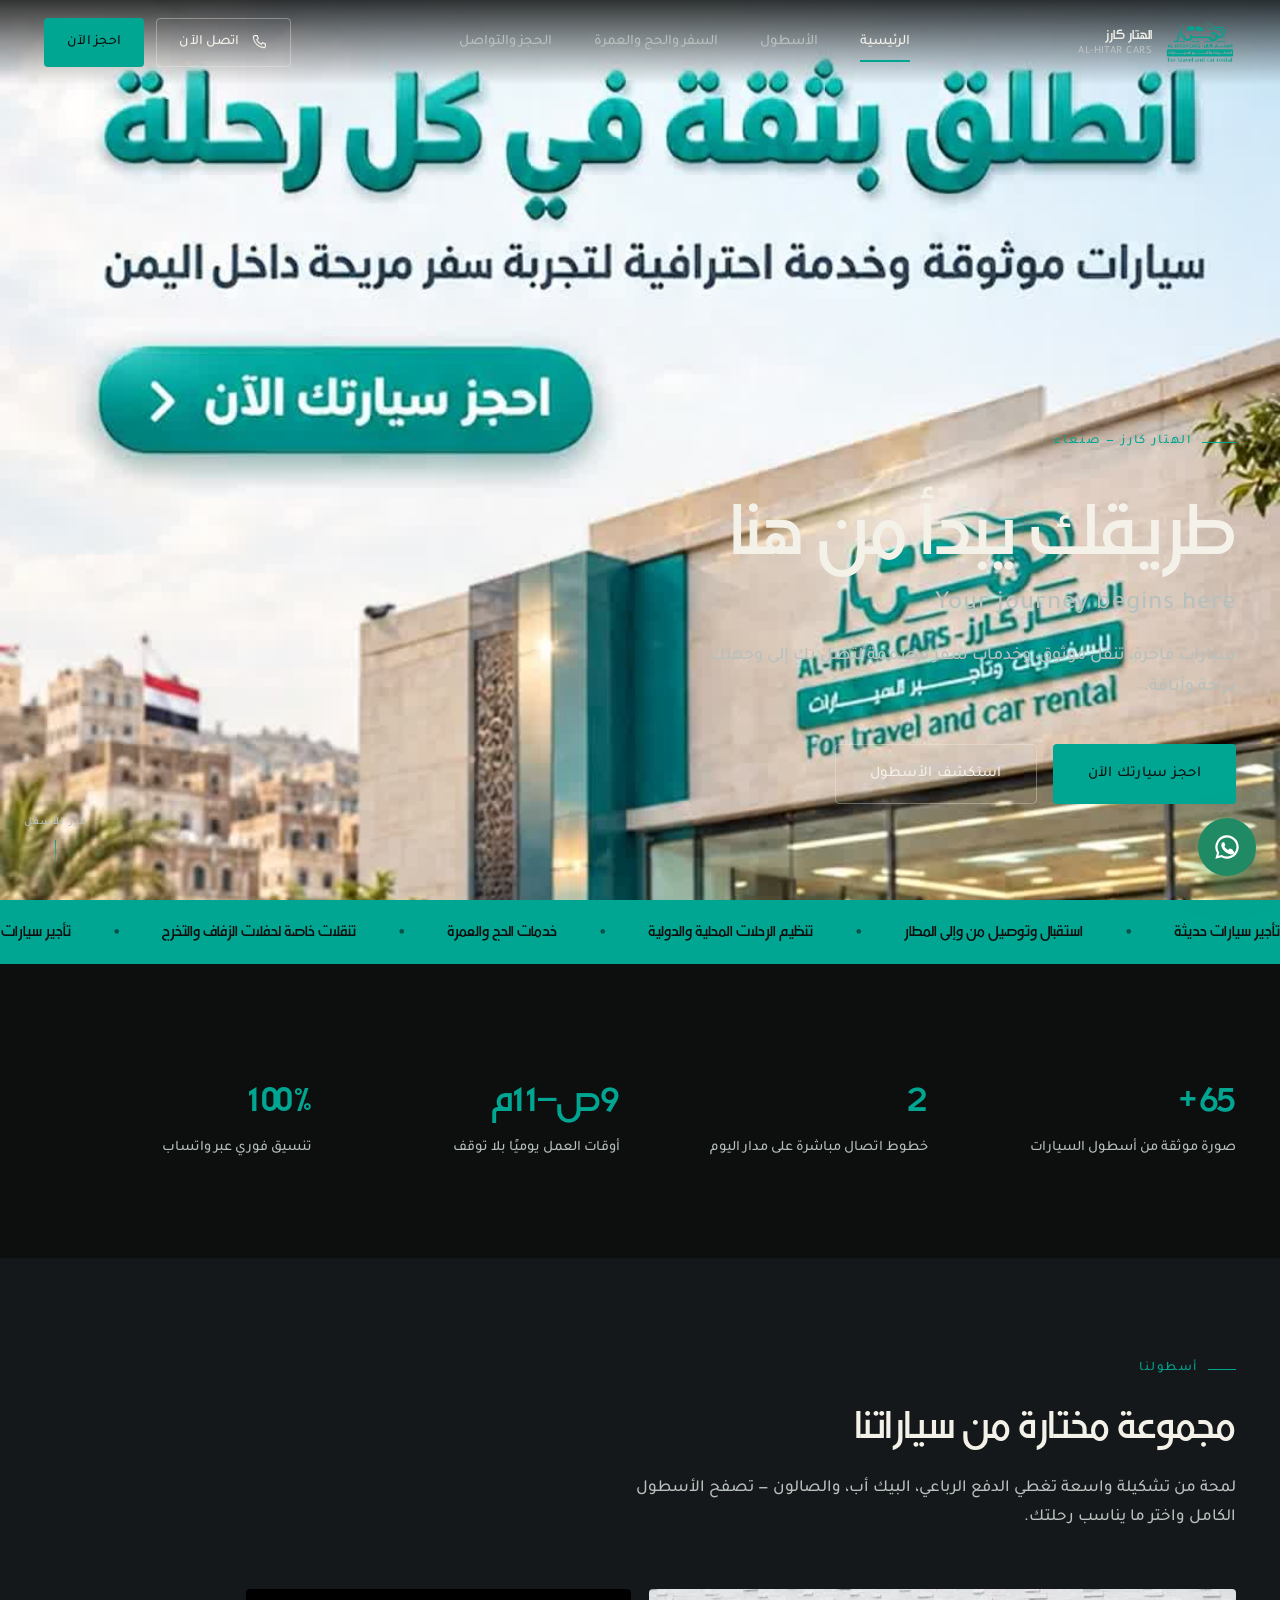
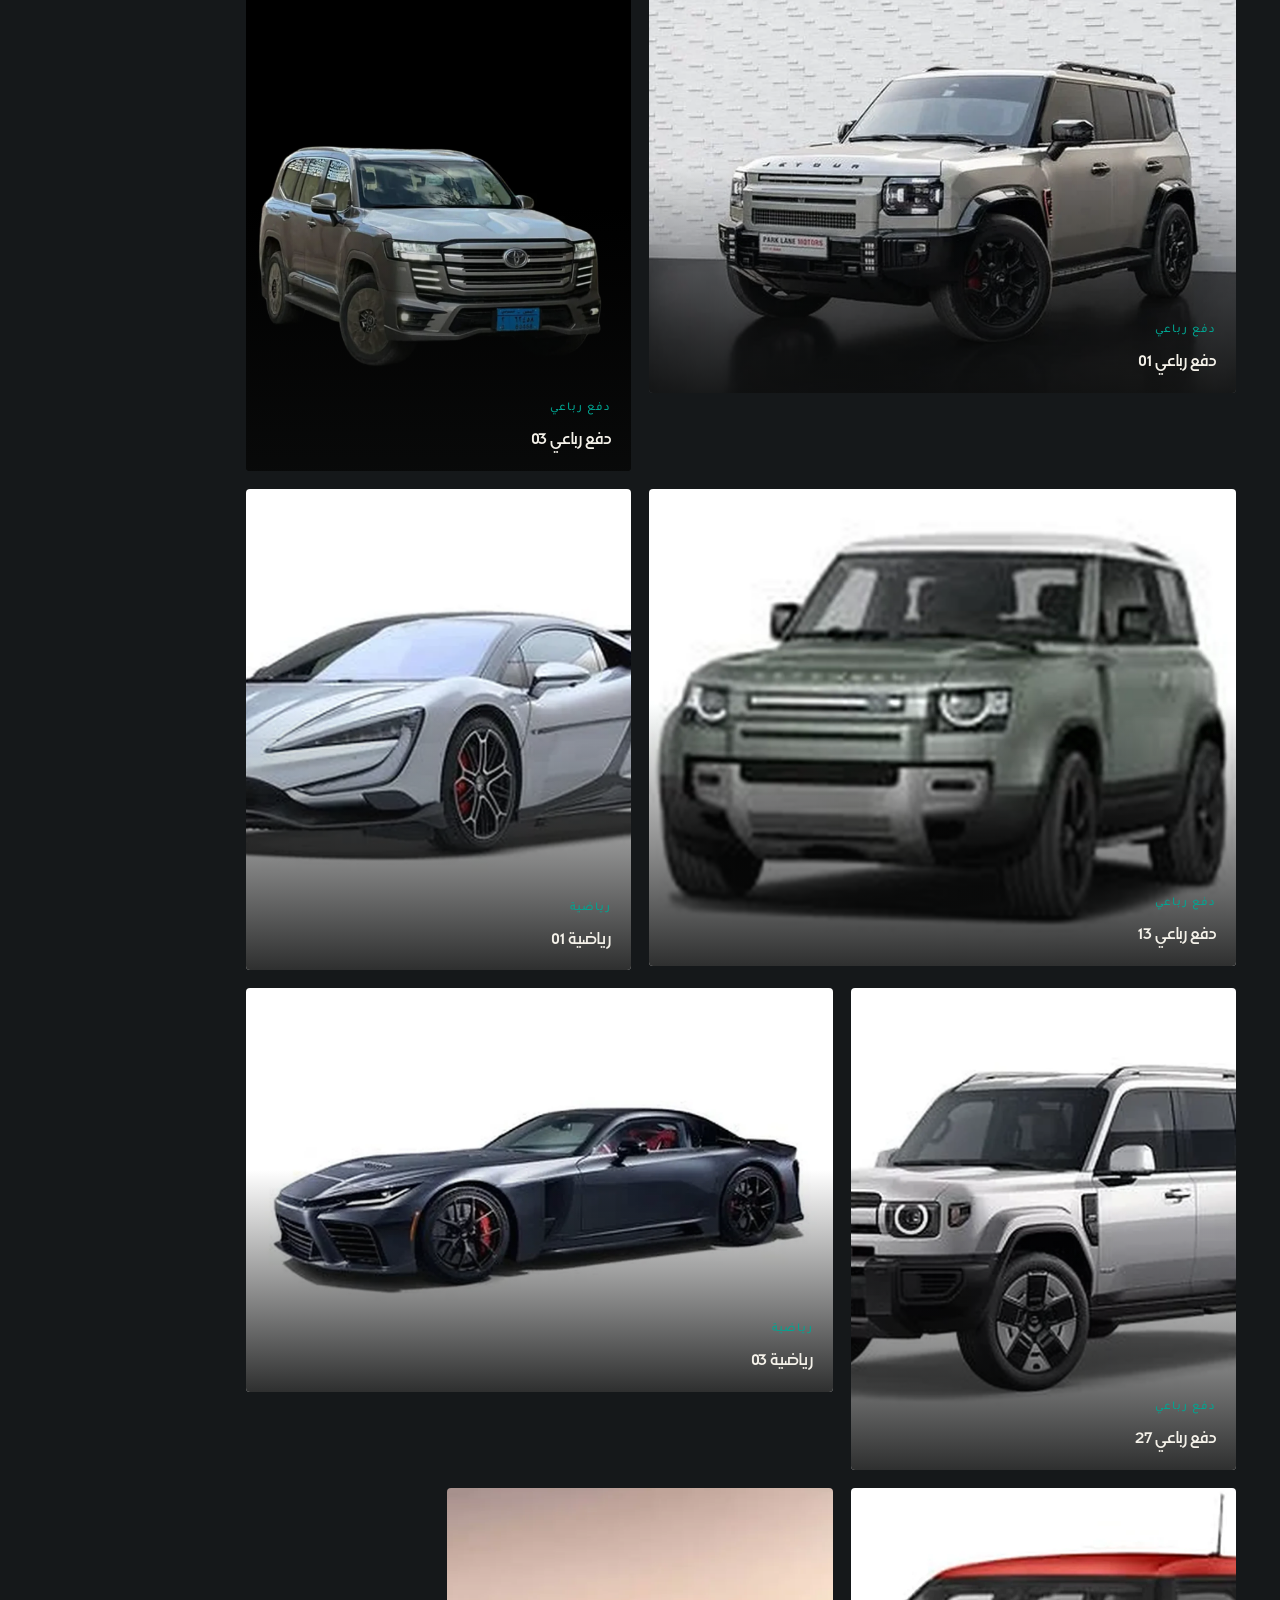
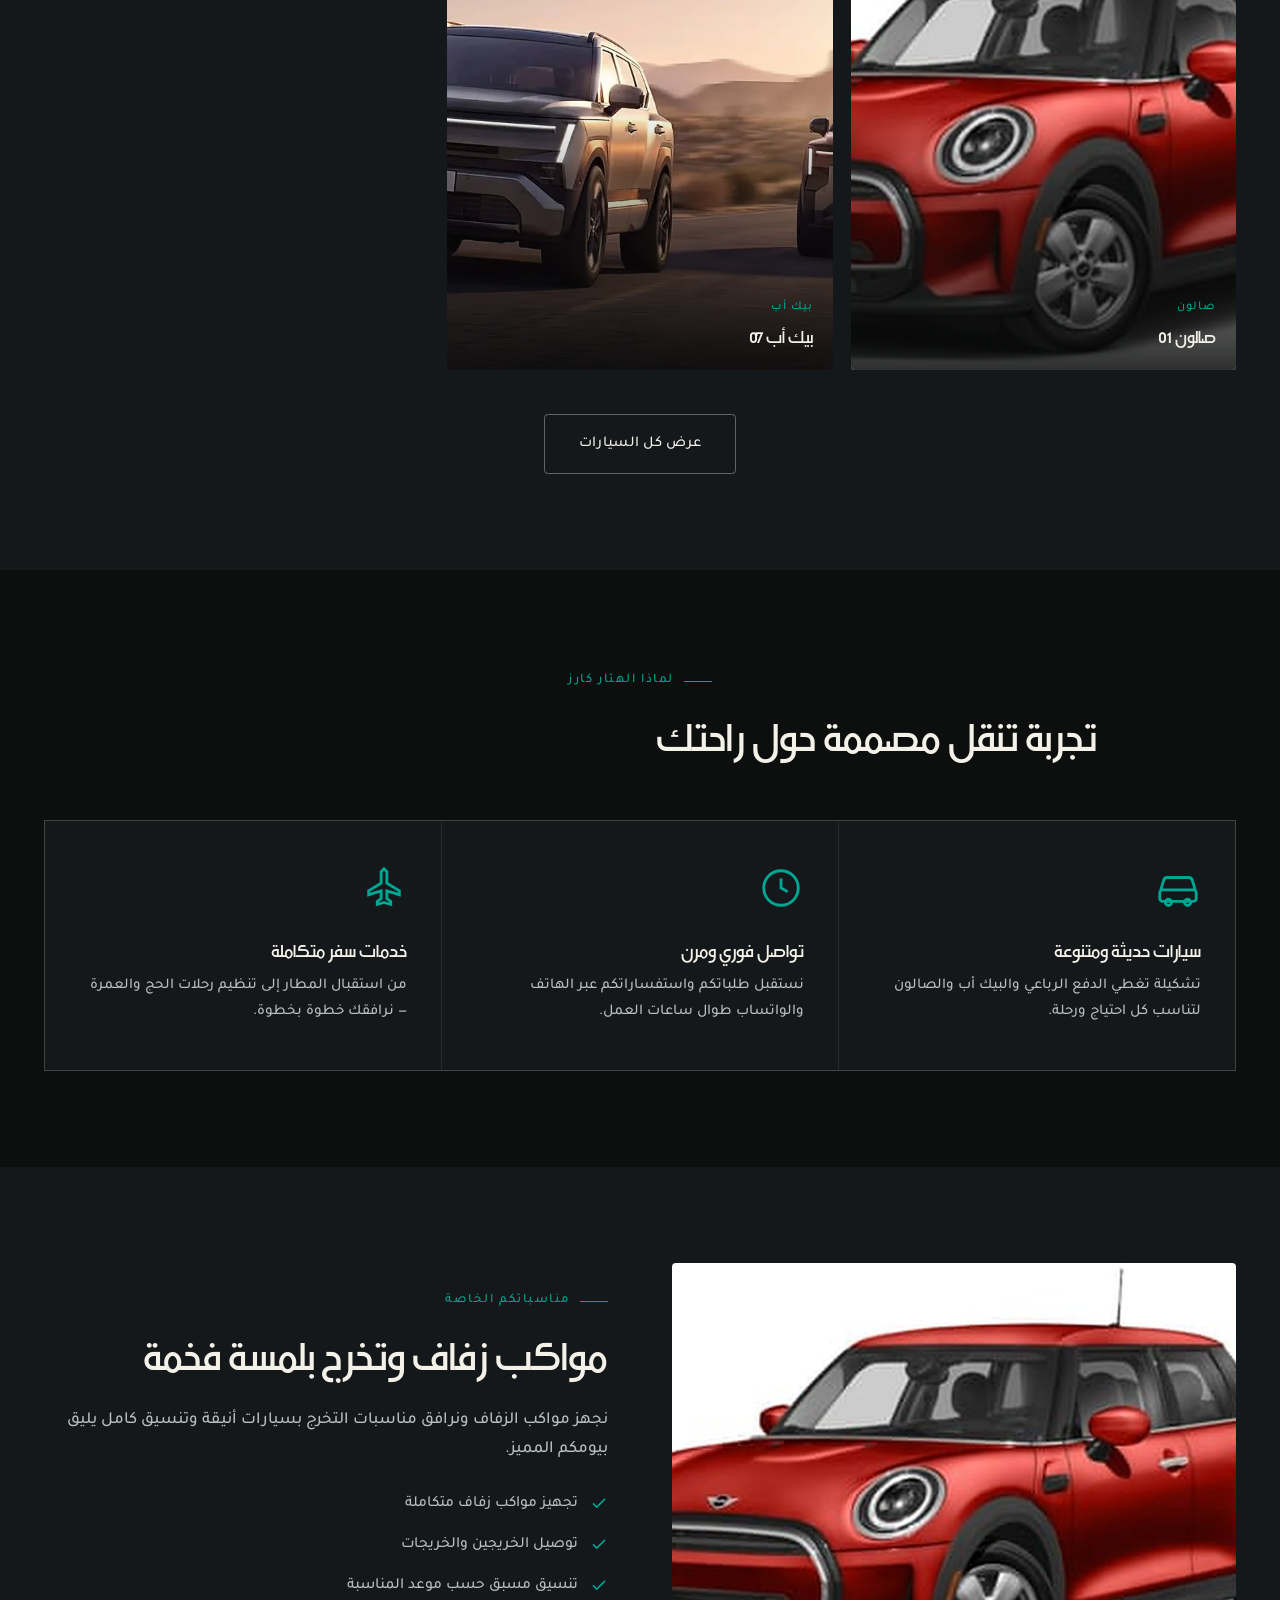
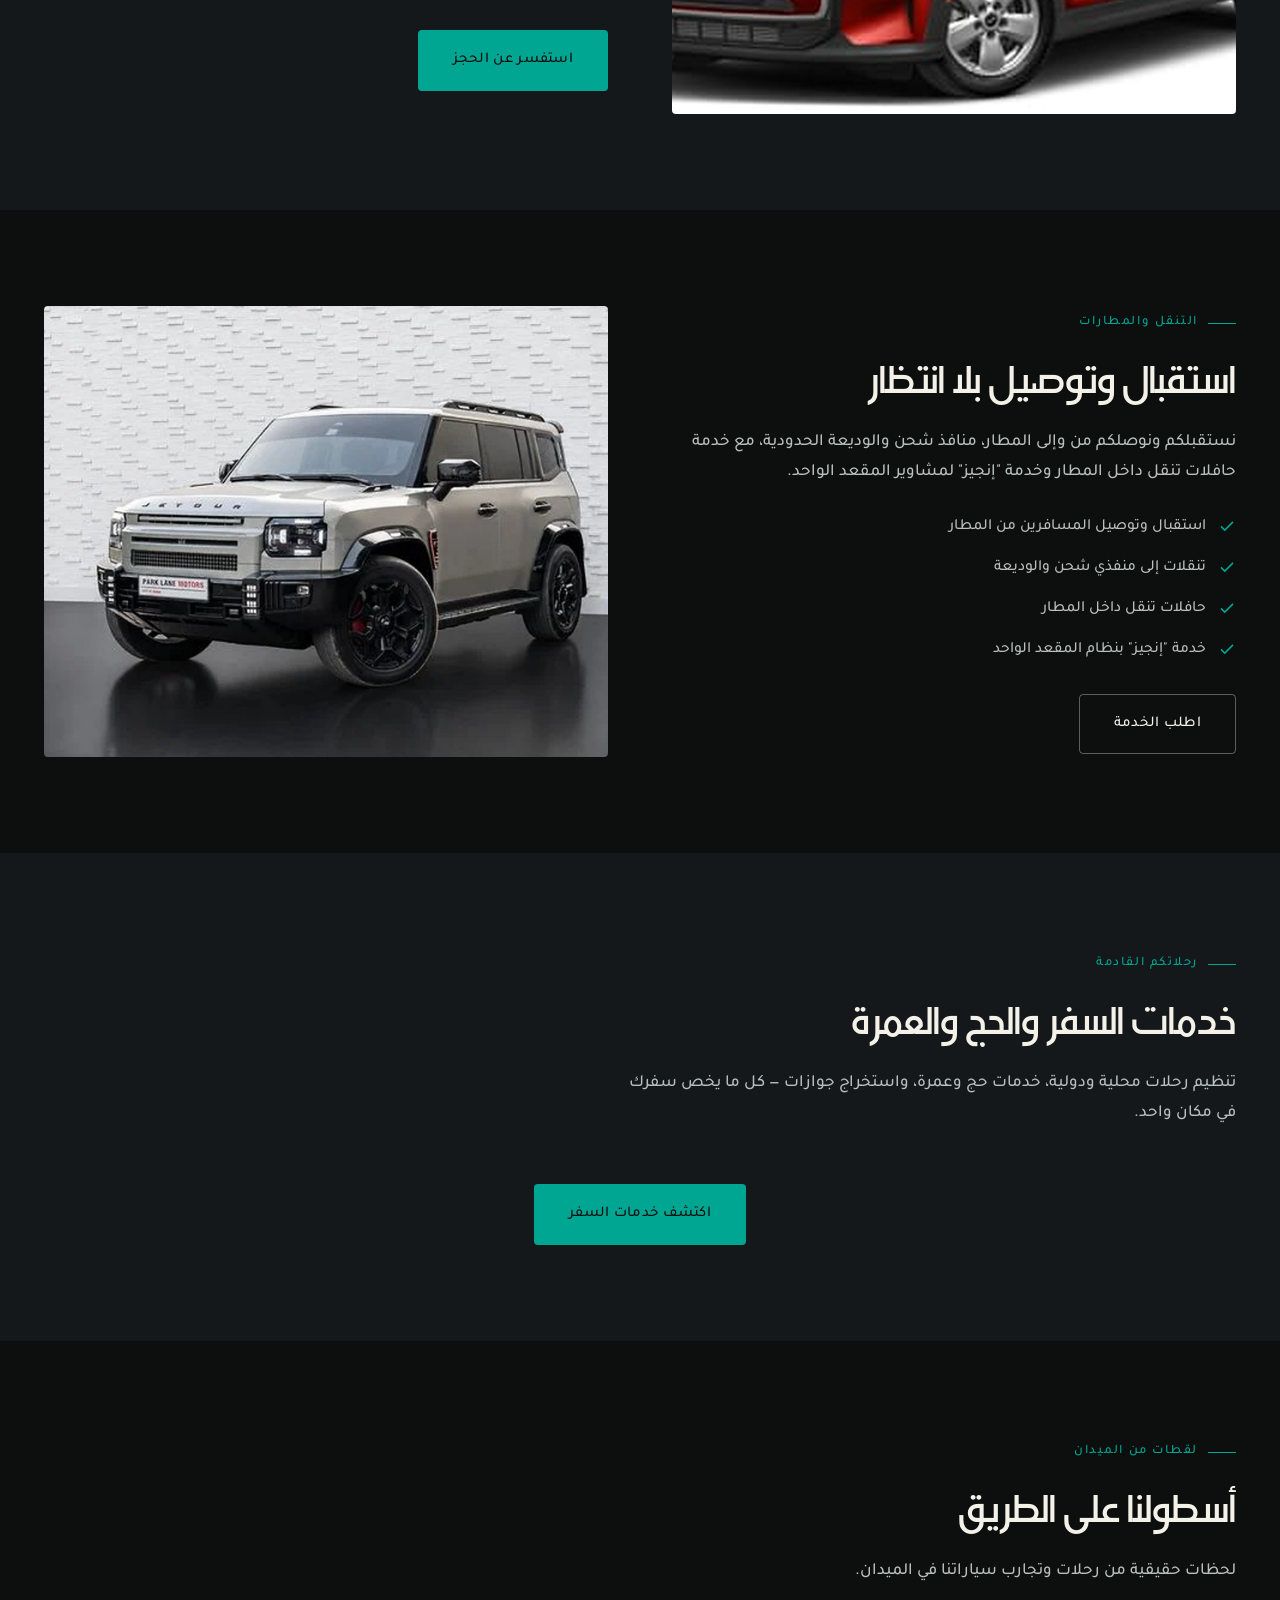
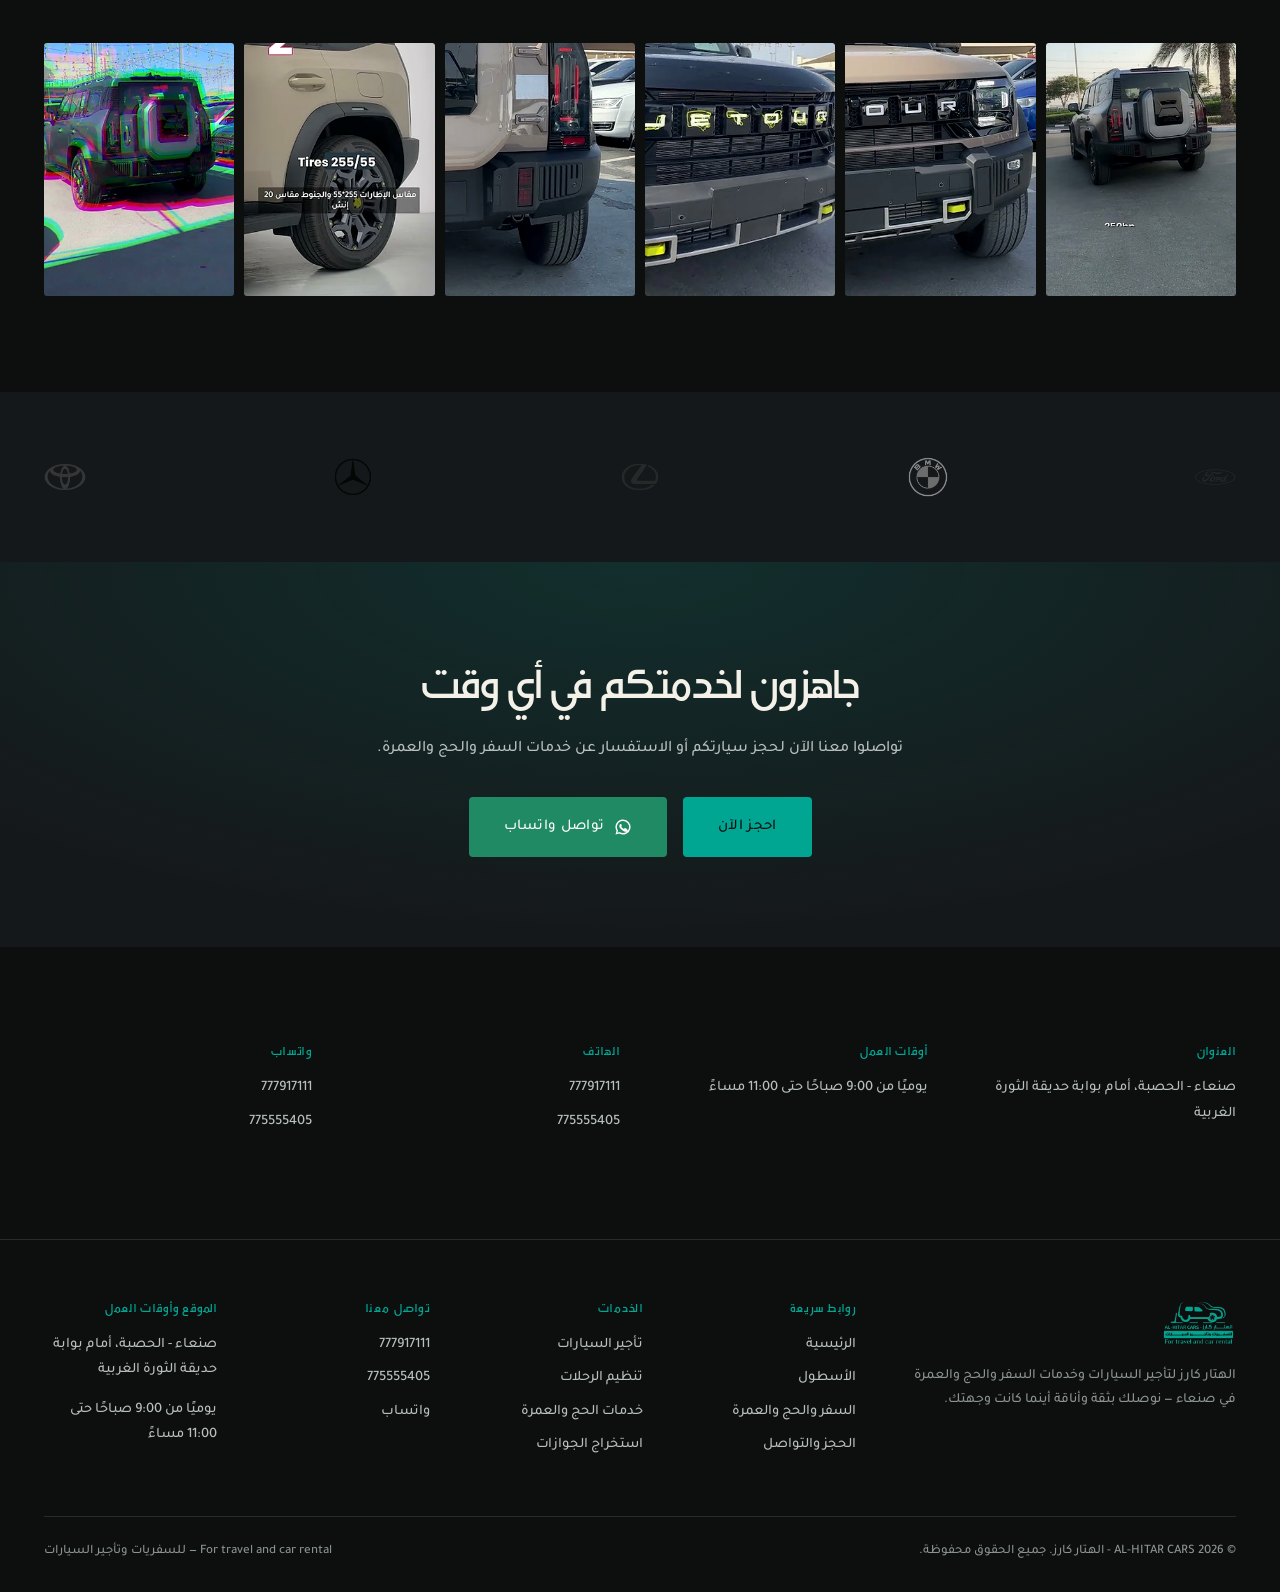
==== index.html @ d3c836d4 "deploy site full" ====
<!DOCTYPE html>
<html lang="ar" dir="rtl">
<head>
  <meta charset="UTF-8">
  <meta name="viewport" content="width=device-width, initial-scale=1, viewport-fit=cover">
  <title>الهتار كارز | تأجير سيارات وخدمات السفر في صنعاء</title>
  <meta name="description" content="الهتار كارز لتأجير السيارات وخدمات السفر والتنقل واستقبال المسافرين وخدمات الحج والعمرة في صنعاء.">
  <link rel="canonical" href="https://alhitarcars.example.com/index.html">
  <meta name="theme-color" content="#0d0f0f">
  <link rel="manifest" href="/manifest.webmanifest">
  <link rel="icon" href="/assets/icons/favicon-32.png" sizes="32x32">
  <link rel="icon" href="/assets/icons/favicon-64.png" sizes="64x64">
  <link rel="apple-touch-icon" href="/assets/icons/icon-180.png">
  <meta property="og:type" content="website">
  <meta property="og:title" content="الهتار كارز | تأجير سيارات وخدمات السفر في صنعاء">
  <meta property="og:description" content="الهتار كارز لتأجير السيارات وخدمات السفر والتنقل واستقبال المسافرين وخدمات الحج والعمرة في صنعاء.">
  <meta property="og:image" content="/assets/icons/og-image.jpg">
  <meta property="og:locale" content="ar_YE">
  <meta name="twitter:card" content="summary_large_image">
  <link rel="preload" href="/assets/fonts/heading.ttf" as="font" type="font/ttf" crossorigin>
  <link rel="preload" href="/assets/fonts/body.ttf" as="font" type="font/ttf" crossorigin>
  <link rel="stylesheet" href="/css/style.css">
  <script type="application/ld+json">
  {
    "@context": "https://schema.org",
    "@type": "CarRental",
    "name": "AL-HITAR CARS - الهتار كارز",
    "image": "/assets/icons/og-image.jpg",
    "telephone": ["+967777917111", "+967775555405"],
    "address": {
      "@type": "PostalAddress",
      "streetAddress": "الحصبة، أمام بوابة حديقة الثورة الغربية",
      "addressLocality": "صنعاء",
      "addressCountry": "YE"
    },
    "openingHours": "Mo-Su 09:00-23:00",
    "priceRange": "$$"
  }
  </script>
  
</head>
<body>
  <div class="intro-reveal">
    <div class="intro-line"></div>
    <img src="/assets/images/logo-original.png" alt="">
  </div>
  <header class="site-header">
    <div class="container header-inner">
      <a href="/index.html" class="brand">
        <img src="/assets/images/logo-original.png" alt="شعار الهتار كارز">
        <span class="brand-text">الهتار كارز<small>AL-HITAR CARS</small></span>
      </a>
      <nav class="main-nav">
        <a href="/index.html" class="active">الرئيسية</a>
        <a href="/fleet.html" class="">الأسطول</a>
        <a href="/travel.html" class="">السفر والحج والعمرة</a>
        <a href="/contact.html" class="">الحجز والتواصل</a>
      </nav>
      <div class="header-cta">
        <a href="tel:+967777917111" class="btn btn-outline"><svg viewBox="0 0 24 24" fill="none" stroke="currentColor" stroke-width="1.5"><path d="M6.5 3.5h3l1.5 4-2 1.5a12 12 0 0 0 6 6l1.5-2 4 1.5v3a2 2 0 0 1-2.2 2C10.8 19 5 13.2 4.5 5.7A2 2 0 0 1 6.5 3.5Z"/></svg> اتصل الآن</a>
        <a href="/contact.html" class="btn btn-primary">احجز الآن</a>
      </div>
      <button class="nav-toggle" aria-label="القائمة"><svg viewBox="0 0 24 24" fill="none" stroke="currentColor" stroke-width="1.6"><path d="M4 7h16M4 12h16M4 17h16"/></svg></button>
    </div>
  </header>
  
  <section class="hero">
    <div class="hero-media">
      <video autoplay muted loop playsinline preload="auto" poster="/assets/video/hero-poster.jpg">
        <source src="/assets/video/hero.mp4" type="video/mp4">
      </video>
    </div>
    <div class="container hero-content">
      <div class="hero-eyebrow">الهتار كارز — صنعاء</div>
      <h1>طريقك يبدأ من هنا<span class="hero-en">Your journey begins here</span></h1>
      <p class="lead">سيارات فاخرة، تنقل موثوق، وخدمات سفر مصممة لتصل بك إلى وجهتك براحة وأناقة.</p>
      <div class="hero-actions">
        <a href="/contact.html" class="btn btn-primary">احجز سيارتك الآن</a>
        <a href="/fleet.html" class="btn btn-outline">استكشف الأسطول</a>
      </div>
    </div>
    <button class="hero-video-toggle" aria-label="إيقاف/تشغيل الفيديو">
      <svg viewBox="0 0 24 24" fill="none" stroke="currentColor" stroke-width="1.8"><rect x="6" y="4" width="4" height="16"></rect><rect x="14" y="4" width="4" height="16"></rect></svg>
    </button>
    <div class="scroll-cue"><span>مرر للأسفل</span><span class="line"></span></div>
  </section>

  <div class="ticker-strip">
    <div class="ticker-track">
      <span>تأجير سيارات حديثة</span><span>استقبال وتوصيل من وإلى المطار</span><span>تنظيم الرحلات المحلية والدولية</span><span>خدمات الحج والعمرة</span><span>تنقلات خاصة لحفلات الزفاف والتخرج</span>
      <span>تأجير سيارات حديثة</span><span>استقبال وتوصيل من وإلى المطار</span><span>تنظيم الرحلات المحلية والدولية</span><span>خدمات الحج والعمرة</span><span>تنقلات خاصة لحفلات الزفاف والتخرج</span>
    </div>
  </div>

  <section class="section">
    <div class="container">
      <div class="trust-band reveal">
        <div class="trust-item"><span class="num">65+</span><span class="label">صورة موثقة من أسطول السيارات</span></div>
        <div class="trust-item"><span class="num">2</span><span class="label">خطوط اتصال مباشرة على مدار اليوم</span></div>
        <div class="trust-item"><span class="num">9ص–11م</span><span class="label">أوقات العمل يوميًا بلا توقف</span></div>
        <div class="trust-item"><span class="num">100%</span><span class="label">تنسيق فوري عبر واتساب</span></div>
      </div>
    </div>
  </section>

  <section class="section charcoal-bg">
    <div class="container">
      <div class="section-head reveal">
        <div class="eyebrow">أسطولنا</div>
        <h2 class="section-title">مجموعة مختارة من سياراتنا</h2>
        <p class="section-sub">لمحة من تشكيلة واسعة تغطي الدفع الرباعي، البيك أب، والصالون — تصفح الأسطول الكامل واختر ما يناسب رحلتك.</p>
      </div>
      <div class="feature-grid reveal"><div class="tile wide">
      <img src="/assets/images/cars/car_01.jpg" srcset="/assets/images/cars/car_01.webp 1x" alt="دفع رباعي 01 - الهتار كارز">
      <div class="tile-label"><span class="tag">دفع رباعي</span><h4>دفع رباعي 01</h4></div>
    </div><div class="tile ">
      <img src="/assets/images/cars/car_04.jpg" srcset="/assets/images/cars/car_04.webp 1x" alt="دفع رباعي 03 - الهتار كارز">
      <div class="tile-label"><span class="tag">دفع رباعي</span><h4>دفع رباعي 03</h4></div>
    </div><div class="tile tall">
      <img src="/assets/images/cars/car_23.jpg" srcset="/assets/images/cars/car_23.webp 1x" alt="دفع رباعي 13 - الهتار كارز">
      <div class="tile-label"><span class="tag">دفع رباعي</span><h4>دفع رباعي 13</h4></div>
    </div><div class="tile ">
      <img src="/assets/images/cars/car_31.jpg" srcset="/assets/images/cars/car_31.webp 1x" alt="رياضية 01 - الهتار كارز">
      <div class="tile-label"><span class="tag">رياضية</span><h4>رياضية 01</h4></div>
    </div><div class="tile ">
      <img src="/assets/images/cars/car_45.jpg" srcset="/assets/images/cars/car_45.webp 1x" alt="دفع رباعي 27 - الهتار كارز">
      <div class="tile-label"><span class="tag">دفع رباعي</span><h4>دفع رباعي 27</h4></div>
    </div><div class="tile wide">
      <img src="/assets/images/cars/car_55.jpg" srcset="/assets/images/cars/car_55.webp 1x" alt="رياضية 03 - الهتار كارز">
      <div class="tile-label"><span class="tag">رياضية</span><h4>رياضية 03</h4></div>
    </div><div class="tile ">
      <img src="/assets/images/cars/car_09.jpg" srcset="/assets/images/cars/car_09.webp 1x" alt="صالون 01 - الهتار كارز">
      <div class="tile-label"><span class="tag">صالون</span><h4>صالون 01</h4></div>
    </div><div class="tile ">
      <img src="/assets/images/cars/car_60.jpg" srcset="/assets/images/cars/car_60.webp 1x" alt="بيك أب 07 - الهتار كارز">
      <div class="tile-label"><span class="tag">بيك أب</span><h4>بيك أب 07</h4></div>
    </div></div>
      <div style="text-align:center;margin-top:44px">
        <a href="/fleet.html" class="btn btn-outline">عرض كل السيارات</a>
      </div>
    </div>
  </section>

  <section class="section">
    <div class="container">
      <div class="section-head center reveal">
        <div class="eyebrow">لماذا الهتار كارز</div>
        <h2 class="section-title">تجربة تنقل مصممة حول راحتك</h2>
      </div>
      <div class="service-grid reveal">
        <div class="service-card"><div class="icon"><svg viewBox="0 0 24 24" fill="none" stroke="currentColor" stroke-width="1.5"><path d="M3 13l1.5-5A2 2 0 0 1 6.4 6.5h11.2A2 2 0 0 1 19.5 8l1.5 5"/><rect x="2.5" y="13" width="19" height="6" rx="1.5"/><circle cx="7" cy="19.5" r="1.6"/><circle cx="17" cy="19.5" r="1.6"/></svg></div><h3>سيارات حديثة ومتنوعة</h3><p>تشكيلة تغطي الدفع الرباعي والبيك أب والصالون لتناسب كل احتياج ورحلة.</p></div>
        <div class="service-card"><div class="icon"><svg viewBox="0 0 24 24" fill="none" stroke="currentColor" stroke-width="1.5"><circle cx="12" cy="12" r="9"/><path d="M12 7v5l3.5 2"/></svg></div><h3>تواصل فوري ومرن</h3><p>نستقبل طلباتكم واستفساراتكم عبر الهاتف والواتساب طوال ساعات العمل.</p></div>
        <div class="service-card"><div class="icon"><svg viewBox="0 0 24 24" fill="none" stroke="currentColor" stroke-width="1.5"><path d="M10.5 3.5 12 2l1.5 1.5v6l6.5 4v2l-6.5-2v4l2 1.5v1.5l-3.5-1-3.5 1v-1.5l2-1.5v-4L4 15.5v-2l6.5-4z"/></svg></div><h3>خدمات سفر متكاملة</h3><p>من استقبال المطار إلى تنظيم رحلات الحج والعمرة — نرافقك خطوة بخطوة.</p></div>
      </div>
    </div>
  </section>

  <section class="section charcoal-bg">
    <div class="container">
      <div class="split reveal">
        <div class="split-media"><img src="/assets/images/cars/car_09.jpg" alt="تنقلات الزفاف والتخرج" loading="lazy"></div>
        <div class="split-body">
          <div class="eyebrow">مناسباتكم الخاصة</div>
          <h2 class="section-title">مواكب زفاف وتخرج بلمسة فخمة</h2>
          <p class="section-sub">نجهز مواكب الزفاف ونرافق مناسبات التخرج بسيارات أنيقة وتنسيق كامل يليق بيومكم المميز.</p>
          <ul class="checklist">
            <li><svg viewBox="0 0 24 24" fill="none" stroke="currentColor" stroke-width="2"><path d="M4 12.5 9 17.5 20 6.5"/></svg> تجهيز مواكب زفاف متكاملة</li>
            <li><svg viewBox="0 0 24 24" fill="none" stroke="currentColor" stroke-width="2"><path d="M4 12.5 9 17.5 20 6.5"/></svg> توصيل الخريجين والخريجات</li>
            <li><svg viewBox="0 0 24 24" fill="none" stroke="currentColor" stroke-width="2"><path d="M4 12.5 9 17.5 20 6.5"/></svg> تنسيق مسبق حسب موعد المناسبة</li>
          </ul>
          <div style="margin-top:30px"><a href="/contact.html" class="btn btn-primary">استفسر عن الحجز</a></div>
        </div>
      </div>
    </div>
  </section>

  <section class="section">
    <div class="container">
      <div class="split reverse reveal">
        <div class="split-media"><img src="/assets/images/cars/car_01.jpg" alt="خدمات المطار والمنافذ الحدودية" loading="lazy"></div>
        <div class="split-body">
          <div class="eyebrow">التنقل والمطارات</div>
          <h2 class="section-title">استقبال وتوصيل بلا انتظار</h2>
          <p class="section-sub">نستقبلكم ونوصلكم من وإلى المطار، منافذ شحن والوديعة الحدودية، مع خدمة حافلات تنقل داخل المطار وخدمة "إنجيز" لمشاوير المقعد الواحد.</p>
          <ul class="checklist">
            <li><svg viewBox="0 0 24 24" fill="none" stroke="currentColor" stroke-width="2"><path d="M4 12.5 9 17.5 20 6.5"/></svg> استقبال وتوصيل المسافرين من المطار</li>
            <li><svg viewBox="0 0 24 24" fill="none" stroke="currentColor" stroke-width="2"><path d="M4 12.5 9 17.5 20 6.5"/></svg> تنقلات إلى منفذي شحن والوديعة</li>
            <li><svg viewBox="0 0 24 24" fill="none" stroke="currentColor" stroke-width="2"><path d="M4 12.5 9 17.5 20 6.5"/></svg> حافلات تنقل داخل المطار</li>
            <li><svg viewBox="0 0 24 24" fill="none" stroke="currentColor" stroke-width="2"><path d="M4 12.5 9 17.5 20 6.5"/></svg> خدمة "إنجيز" بنظام المقعد الواحد</li>
          </ul>
          <div style="margin-top:30px"><a href="/contact.html" class="btn btn-outline">اطلب الخدمة</a></div>
        </div>
      </div>
    </div>
  </section>

  <section class="section charcoal-bg">
    <div class="container">
      <div class="section-head reveal">
        <div class="eyebrow">رحلاتكم القادمة</div>
        <h2 class="section-title">خدمات السفر والحج والعمرة</h2>
        <p class="section-sub">تنظيم رحلات محلية ودولية، خدمات حج وعمرة، واستخراج جوازات — كل ما يخص سفرك في مكان واحد.</p>
      </div>
      <div style="text-align:center"><a href="/travel.html" class="btn btn-primary">اكتشف خدمات السفر</a></div>
    </div>
  </section>

  <section class="section">
    <div class="container">
      <div class="section-head reveal">
        <div class="eyebrow">لقطات من الميدان</div>
        <h2 class="section-title">أسطولنا على الطريق</h2>
        <p class="section-sub">لحظات حقيقية من رحلات وتجارب سياراتنا في الميدان.</p>
      </div>
      <div class="action-strip reveal"><div class="a-item" data-lightbox="/assets/images/action/action_01.jpg"><img src="/assets/images/action/action_01.jpg" srcset="/assets/images/action/action_01.webp 1x" alt="لحظة من الميدان - الهتار كارز" loading="lazy"></div><div class="a-item" data-lightbox="/assets/images/action/action_02.jpg"><img src="/assets/images/action/action_02.jpg" srcset="/assets/images/action/action_02.webp 1x" alt="لحظة من الميدان - الهتار كارز" loading="lazy"></div><div class="a-item" data-lightbox="/assets/images/action/action_03.jpg"><img src="/assets/images/action/action_03.jpg" srcset="/assets/images/action/action_03.webp 1x" alt="لحظة من الميدان - الهتار كارز" loading="lazy"></div><div class="a-item" data-lightbox="/assets/images/action/action_04.jpg"><img src="/assets/images/action/action_04.jpg" srcset="/assets/images/action/action_04.webp 1x" alt="لحظة من الميدان - الهتار كارز" loading="lazy"></div><div class="a-item" data-lightbox="/assets/images/action/action_05.jpg"><img src="/assets/images/action/action_05.jpg" srcset="/assets/images/action/action_05.webp 1x" alt="لحظة من الميدان - الهتار كارز" loading="lazy"></div><div class="a-item" data-lightbox="/assets/images/action/action_06.jpg"><img src="/assets/images/action/action_06.jpg" srcset="/assets/images/action/action_06.webp 1x" alt="لحظة من الميدان - الهتار كارز" loading="lazy"></div></div>
    </div>
  </section>

  <section class="section-tight charcoal-bg">
    <div class="container">
      <div class="brand-strip reveal"><img src="/assets/images/logos/ford.png" alt="ford" loading="lazy"><img src="/assets/images/logos/bmw.png" alt="bmw" loading="lazy"><img src="/assets/images/logos/lexus.png" alt="lexus" loading="lazy"><img src="/assets/images/logos/mercedes.png" alt="mercedes" loading="lazy"><img src="/assets/images/logos/toyota.png" alt="toyota" loading="lazy"></div>
    </div>
  </section>

  <section class="cta-band">
    <div class="container reveal">
      <h2>جاهزون لخدمتكم في أي وقت</h2>
      <p>تواصلوا معنا الآن لحجز سيارتكم أو الاستفسار عن خدمات السفر والحج والعمرة.</p>
      <div class="cta-actions">
        <a href="/contact.html" class="btn btn-primary">احجز الآن</a>
        <a href="https://wa.me/967777917111?text=%D9%85%D8%B1%D8%AD%D8%A8%D8%A7%D9%8B%D8%8C%20%D8%A3%D8%B1%D8%BA%D8%A8%20%D8%A8%D8%A7%D9%84%D8%A7%D8%B3%D8%AA%D9%81%D8%B3%D8%A7%D8%B1%20%D8%B9%D9%86%20%D8%AE%D8%AF%D9%85%D8%A7%D8%AA%D9%83%D9%85" class="btn btn-whatsapp" target="_blank" rel="noopener"><svg viewBox="0 0 24 24" fill="currentColor"><path d="M12 2a10 10 0 0 0-8.6 15.1L2 22l5.1-1.3A10 10 0 1 0 12 2Zm0 18.1a8.1 8.1 0 0 1-4.1-1.1l-.3-.2-3 .8.8-2.9-.2-.3A8.1 8.1 0 1 1 12 20.1Zm4.4-6.1c-.2-.1-1.4-.7-1.6-.8-.2-.1-.4-.1-.5.1-.2.2-.6.8-.8 1-.1.1-.3.2-.5.1-1.4-.7-2.3-1.2-3.2-2.8-.2-.4.2-.4.6-1.2.1-.1 0-.3 0-.4C10.3 9.7 9.9 8.7 9.7 8.2c-.1-.4-.3-.3-.5-.3h-.4c-.2 0-.5.1-.7.3-.2.2-1 1-1 2.3s1 2.7 1.1 2.9c.1.2 2 3 4.8 4.2.7.3 1.2.5 1.6.6.7.2 1.3.2 1.8.1.5-.1 1.4-.6 1.6-1.1.2-.5.2-1 .1-1.1-.1-.1-.2-.2-.4-.3Z"/></svg> تواصل واتساب</a>
      </div>
    </div>
  </section>

  <section class="section">
    <div class="container">
      <div class="info-grid reveal">
        <div class="info-block">
          <h4>العنوان</h4>
          <p>صنعاء - الحصبة، أمام بوابة حديقة الثورة الغربية</p>
        </div>
        <div class="info-block">
          <h4>أوقات العمل</h4>
          <p>يوميًا من 9:00 صباحًا حتى 11:00 مساءً</p>
        </div>
        <div class="info-block">
          <h4>الهاتف</h4>
          <a href="tel:+967777917111">777917111</a>
          <a href="tel:+967775555405">775555405</a>
        </div>
        <div class="info-block">
          <h4>واتساب</h4>
          <a href="https://wa.me/967777917111?text=%D9%85%D8%B1%D8%AD%D8%A8%D8%A7%D9%8B%D8%8C%20%D8%A3%D8%B1%D8%BA%D8%A8%20%D8%A8%D8%A7%D9%84%D8%A7%D8%B3%D8%AA%D9%81%D8%B3%D8%A7%D8%B1%20%D8%B9%D9%86%20%D8%AE%D8%AF%D9%85%D8%A7%D8%AA%D9%83%D9%85" target="_blank" rel="noopener">777917111</a>
          <a href="https://wa.me/967775555405?text=%D9%85%D8%B1%D8%AD%D8%A8%D8%A7%D9%8B%D8%8C%20%D8%A3%D8%B1%D8%BA%D8%A8%20%D8%A8%D8%A7%D9%84%D8%A7%D8%B3%D8%AA%D9%81%D8%B3%D8%A7%D8%B1%20%D8%B9%D9%86%20%D8%AE%D8%AF%D9%85%D8%A7%D8%AA%D9%83%D9%85" target="_blank" rel="noopener">775555405</a>
        </div>
      </div>
    </div>
  </section>

  <footer class="site-footer">
    <div class="container">
      <div class="footer-top">
        <div class="footer-brand">
          <img src="/assets/images/logo-original.png" alt="شعار الهتار كارز">
          <p>الهتار كارز لتأجير السيارات وخدمات السفر والحج والعمرة في صنعاء — نوصلك بثقة وأناقة أينما كانت وجهتك.</p>
        </div>
        <div class="info-grid" style="flex:1">
          <div class="info-block">
            <h4>روابط سريعة</h4>
            <a href="/index.html">الرئيسية</a>
            <a href="/fleet.html">الأسطول</a>
            <a href="/travel.html">السفر والحج والعمرة</a>
            <a href="/contact.html">الحجز والتواصل</a>
          </div>
          <div class="info-block">
            <h4>الخدمات</h4>
            <a href="/fleet.html">تأجير السيارات</a>
            <a href="/travel.html">تنظيم الرحلات</a>
            <a href="/travel.html">خدمات الحج والعمرة</a>
            <a href="/travel.html">استخراج الجوازات</a>
          </div>
          <div class="info-block">
            <h4>تواصل معنا</h4>
            <a href="tel:+967777917111">777917111</a>
            <a href="tel:+967775555405">775555405</a>
            <a href="https://wa.me/967777917111?text=%D9%85%D8%B1%D8%AD%D8%A8%D8%A7%D9%8B%D8%8C%20%D8%A3%D8%B1%D8%BA%D8%A8%20%D8%A8%D8%A7%D9%84%D8%A7%D8%B3%D8%AA%D9%81%D8%B3%D8%A7%D8%B1%20%D8%B9%D9%86%20%D8%AE%D8%AF%D9%85%D8%A7%D8%AA%D9%83%D9%85" target="_blank" rel="noopener">واتساب</a>
          </div>
          <div class="info-block">
            <h4>الموقع وأوقات العمل</h4>
            <p>صنعاء - الحصبة، أمام بوابة حديقة الثورة الغربية</p>
            <p>يوميًا من 9:00 صباحًا حتى 11:00 مساءً</p>
          </div>
        </div>
      </div>
      <div class="footer-bottom">
        <span>© 2026 AL-HITAR CARS - الهتار كارز. جميع الحقوق محفوظة.</span>
        <span>For travel and car rental — للسفريات وتأجير السيارات</span>
      </div>
    </div>
  </footer>
  <a class="wa-float" href="https://wa.me/967777917111?text=%D9%85%D8%B1%D8%AD%D8%A8%D8%A7%D9%8B%D8%8C%20%D8%A3%D8%B1%D8%BA%D8%A8%20%D8%A8%D8%A7%D9%84%D8%A7%D8%B3%D8%AA%D9%81%D8%B3%D8%A7%D8%B1%20%D8%B9%D9%86%20%D8%AE%D8%AF%D9%85%D8%A7%D8%AA%D9%83%D9%85" target="_blank" rel="noopener" aria-label="تواصل عبر واتساب"><svg viewBox="0 0 24 24" fill="currentColor"><path d="M12 2a10 10 0 0 0-8.6 15.1L2 22l5.1-1.3A10 10 0 1 0 12 2Zm0 18.1a8.1 8.1 0 0 1-4.1-1.1l-.3-.2-3 .8.8-2.9-.2-.3A8.1 8.1 0 1 1 12 20.1Zm4.4-6.1c-.2-.1-1.4-.7-1.6-.8-.2-.1-.4-.1-.5.1-.2.2-.6.8-.8 1-.1.1-.3.2-.5.1-1.4-.7-2.3-1.2-3.2-2.8-.2-.4.2-.4.6-1.2.1-.1 0-.3 0-.4C10.3 9.7 9.9 8.7 9.7 8.2c-.1-.4-.3-.3-.5-.3h-.4c-.2 0-.5.1-.7.3-.2.2-1 1-1 2.3s1 2.7 1.1 2.9c.1.2 2 3 4.8 4.2.7.3 1.2.5 1.6.6.7.2 1.3.2 1.8.1.5-.1 1.4-.6 1.6-1.1.2-.5.2-1 .1-1.1-.1-.1-.2-.2-.4-.3Z"/></svg></a>
  <div class="install-banner">
    <img src="/assets/icons/icon-96.png" alt="">
    <div class="txt"><strong>ثبّت تطبيق الهتار كارز</strong>وصول أسرع لحجوزاتك من شاشتك الرئيسية</div>
    <button class="install-btn">تثبيت</button>
    <button class="dismiss">×</button>
  </div>
  <div class="lightbox"><button class="lightbox-close"><svg viewBox="0 0 24 24" fill="none" stroke="currentColor" stroke-width="1.6"><path d="M6 6l12 12M18 6 6 18"/></svg></button><img src="" alt=""></div>
  <script src="/js/main.js" defer></script>
</body>
</html>
---- css/style.css ----
/* ==========================================================================
   AL-HITAR CARS — Design System
   ========================================================================== */

@font-face {
  font-family: 'Heading Arabic';
  src: url('../assets/fonts/heading.ttf') format('truetype');
  font-weight: 400 700;
  font-display: swap;
}
@font-face {
  font-family: 'Body Arabic';
  src: url('../assets/fonts/body.ttf') format('truetype');
  font-weight: 300 700;
  font-display: swap;
}

:root {
  --ink: #0d0f0f;
  --charcoal: #15181a;
  --charcoal-2: #1c2022;
  --cream: #f4f1e9;
  --teal: #00a692;
  --teal-deep: #027566;
  --teal-glow: rgba(0, 166, 146, 0.35);
  --silver: #b8c0bd;
  --muted: #8a938f;
  --white: #ffffff;
  --line: rgba(244, 241, 233, 0.12);

  --font-head: 'Heading Arabic', 'Tahoma', sans-serif;
  --font-body: 'Body Arabic', 'Tahoma', sans-serif;

  --container: 1240px;
  --radius: 4px;
  --ease: cubic-bezier(.16,.84,.44,1);
}

* { box-sizing: border-box; }
html { scroll-behavior: smooth; }
@media (prefers-reduced-motion: reduce) {
  html { scroll-behavior: auto; }
  *, *::before, *::after { animation-duration: 0.001ms !important; animation-iteration-count: 1 !important; transition-duration: 0.001ms !important; scroll-behavior: auto !important; }
}

body {
  margin: 0;
  background: var(--ink);
  color: var(--cream);
  font-family: var(--font-body);
  line-height: 1.75;
  -webkit-font-smoothing: antialiased;
  overflow-x: hidden;
}

img { max-width: 100%; display: block; }
a { color: inherit; text-decoration: none; }
button { font-family: inherit; cursor: pointer; }
ul { margin: 0; padding: 0; list-style: none; }

h1, h2, h3, h4 {
  font-family: var(--font-head);
  font-weight: 600;
  margin: 0 0 .5em;
  line-height: 1.3;
}

.container { max-width: var(--container); margin: 0 auto; padding: 0 24px; }
.eyebrow {
  display: inline-flex; align-items: center; gap: 10px;
  font-size: 13px; letter-spacing: .12em; color: var(--teal);
  text-transform: uppercase; font-weight: 600; margin-bottom: 14px;
}
.eyebrow::before { content: ''; width: 28px; height: 1px; background: var(--teal); }

.section { padding: 96px 0; position: relative; }
.section-tight { padding: 64px 0; }
.section-title { font-size: clamp(28px, 4vw, 44px); max-width: 720px; }
.section-sub { color: var(--silver); max-width: 620px; font-size: 17px; }
.section-head { margin-bottom: 56px; }
.section-head.center { text-align: center; margin-inline: auto; }
.section-head.center .section-sub { margin-inline: auto; }

.charcoal-bg { background: var(--charcoal); }
.line-top { border-top: 1px solid var(--line); }

/* Buttons */
.btn {
  display: inline-flex; align-items: center; justify-content: center; gap: 10px;
  padding: 16px 34px; font-size: 15px; font-weight: 600; letter-spacing: .02em;
  border-radius: var(--radius); border: 1px solid transparent; transition: all .35s var(--ease);
  white-space: nowrap;
}
.btn-primary { background: var(--teal); color: var(--ink); }
.btn-primary:hover { background: var(--cream); box-shadow: 0 0 0 1px var(--cream); transform: translateY(-2px); }
.btn-outline { border-color: rgba(244,241,233,.35); color: var(--cream); }
.btn-outline:hover { border-color: var(--cream); background: rgba(244,241,233,.06); transform: translateY(-2px); }
.btn-whatsapp { background: #1f8a63; color: #fff; }
.btn-whatsapp:hover { background: #24a374; transform: translateY(-2px); }
.btn-block { width: 100%; }
.btn svg { width: 18px; height: 18px; flex-shrink: 0; }

/* ============================== HEADER ============================== */
.site-header {
  position: fixed; inset-inline: 0; top: 0; z-index: 500;
  padding: 18px 0;
  transition: background .4s var(--ease), padding .4s var(--ease), box-shadow .4s var(--ease);
}
.site-header::before {
  content: ''; position: absolute; inset: 0; background: linear-gradient(to bottom, rgba(13,15,15,.85), rgba(13,15,15,0));
  z-index: -1; opacity: 1; transition: opacity .4s;
}
.site-header.scrolled { background: rgba(13,15,15,.92); backdrop-filter: blur(10px); padding: 12px 0; box-shadow: 0 8px 30px rgba(0,0,0,.35); }
.site-header.scrolled::before { opacity: 0; }

.header-inner { display: flex; align-items: center; justify-content: space-between; gap: 20px; }
.brand { display: flex; align-items: center; gap: 12px; }
.brand img { height: 44px; width: auto; }
.brand-text { font-family: var(--font-head); font-size: 15px; line-height: 1.3; }
.brand-text small { display: block; font-family: var(--font-body); font-size: 11px; color: var(--silver); font-weight: 400; letter-spacing: .04em; }

.main-nav { display: flex; align-items: center; gap: 6px; }
.main-nav a {
  padding: 10px 18px; font-size: 14.5px; font-weight: 500; border-radius: 3px;
  color: var(--silver); transition: color .25s, background .25s; position: relative;
}
.main-nav a:hover, .main-nav a.active { color: var(--cream); }
.main-nav a.active::after {
  content: ''; position: absolute; bottom: 3px; inset-inline: 18px; height: 2px; background: var(--teal);
}
.header-cta { display: flex; align-items: center; gap: 12px; }
.header-cta .btn { padding: 11px 22px; font-size: 14px; }
.nav-toggle {
  display: none; background: none; border: 1px solid var(--line); border-radius: 4px;
  width: 44px; height: 44px; align-items: center; justify-content: center; color: var(--cream);
}
.nav-toggle svg { width: 22px; height: 22px; }

@media (max-width: 980px) {
  .main-nav { position: fixed; inset: 0; top: 0; background: var(--ink); flex-direction: column;
    justify-content: center; align-items: center; gap: 8px; transform: translateY(-100%);
    transition: transform .5s var(--ease); z-index: 400; }
  .main-nav.open { transform: translateY(0); }
  .main-nav a { font-size: 20px; padding: 14px 20px; }
  .nav-toggle { display: inline-flex; z-index: 600; }
  .header-cta .btn-outline { display: none; }
}

/* ============================== INTRO REVEAL ============================== */
.intro-reveal {
  position: fixed; inset: 0; z-index: 2000; background: var(--ink);
  display: flex; align-items: center; justify-content: center;
  transition: opacity .5s ease, visibility .5s ease;
}
.intro-reveal.hide { opacity: 0; visibility: hidden; pointer-events: none; }
.intro-reveal img { width: 120px; opacity: 0; animation: introFade .7s var(--ease) forwards .1s; }
.intro-line {
  position: absolute; bottom: 42%; height: 1px; width: 0; background: var(--teal);
  box-shadow: 0 0 14px var(--teal-glow); animation: introLine 1.1s var(--ease) forwards .15s;
}
@keyframes introFade { to { opacity: 1; } }
@keyframes introLine { 0% { width: 0; opacity: 1; } 70% { width: 220px; opacity: 1; } 100% { width: 220px; opacity: 0; } }
@media (prefers-reduced-motion: reduce) { .intro-reveal { display: none; } }

/* ============================== HERO ============================== */
.hero {
  position: relative; min-height: 100svh; display: flex; align-items: flex-end;
  overflow: hidden; background: var(--ink);
}
.hero-media { position: absolute; inset: 0; z-index: 0; }
.hero-media video, .hero-media img {
  position: absolute; inset: 0; width: 100%; height: 100%; object-fit: cover; object-position: center 30%;
}
.hero-media::after {
  content: ''; position: absolute; inset: 0;
  background: linear-gradient(to top, rgba(10,11,11,.95) 5%, rgba(10,11,11,.55) 45%, rgba(10,11,11,.35) 70%),
              linear-gradient(to inline-end, rgba(10,11,11,.5), transparent 55%);
}
.hero-content { position: relative; z-index: 2; width: 100%; padding-bottom: 96px; }
.hero-eyebrow { color: var(--teal); font-weight: 600; letter-spacing: .14em; text-transform: uppercase; font-size: 13px; margin-bottom: 18px; display: flex; align-items: center; gap: 10px; opacity: 0; animation: riseIn .9s var(--ease) forwards .5s; }
.hero-eyebrow::before { content: ''; width: 34px; height: 1px; background: var(--teal); }
.hero h1 {
  font-size: clamp(38px, 6.4vw, 84px); max-width: 900px; margin-bottom: 20px;
  opacity: 0; animation: riseIn 1s var(--ease) forwards .65s;
}
.hero-en { display: block; font-size: .32em; color: var(--silver); font-weight: 400; margin-top: 8px; font-family: var(--font-body); letter-spacing: .04em; }
.hero p.lead {
  font-size: 18px; color: var(--silver); max-width: 560px; margin-bottom: 40px;
  opacity: 0; animation: riseIn 1s var(--ease) forwards .8s;
}
.hero-actions { display: flex; gap: 16px; flex-wrap: wrap; opacity: 0; animation: riseIn 1s var(--ease) forwards .95s; }
@keyframes riseIn { from { opacity: 0; transform: translateY(28px); } to { opacity: 1; transform: translateY(0); } }

.scroll-cue {
  position: absolute; bottom: 26px; inset-inline-end: 24px; z-index: 2; color: var(--silver);
  display: flex; flex-direction: column; align-items: center; gap: 8px; font-size: 11px; letter-spacing: .1em;
  opacity: 0; animation: riseIn 1s var(--ease) forwards 1.2s;
}
.scroll-cue .line { width: 1px; height: 34px; background: linear-gradient(var(--teal), transparent); animation: scrollCue 1.8s infinite ease-in-out; }
@keyframes scrollCue { 0%,100% { transform: scaleY(1); opacity: .7; } 50% { transform: scaleY(.4); opacity: 1; } }

.hero-video-toggle {
  position: absolute; bottom: 26px; inset-inline-start: 24px; z-index: 2;
  width: 44px; height: 44px; border-radius: 50%; border: 1px solid rgba(244,241,233,.3);
  background: rgba(13,15,15,.4); backdrop-filter: blur(6px); display: flex; align-items: center; justify-content: center;
  color: var(--cream); opacity: 0; animation: riseIn 1s var(--ease) forwards 1.2s;
}
.hero-video-toggle svg { width: 16px; height: 16px; }

/* ============================== TICKER ============================== */
.ticker-strip {
  background: var(--teal); color: var(--ink); overflow: hidden; position: relative;
  padding: 16px 0; white-space: nowrap;
}
.ticker-track { display: inline-flex; animation: tickerScroll 42s linear infinite; will-change: transform; }
.ticker-track span {
  display: inline-flex; align-items: center; font-family: var(--font-head); font-weight: 600;
  font-size: 17px; padding-inline-end: 42px;
}
.ticker-track span::after { content: '\2022'; margin-inline-start: 42px; opacity: .55; }
@keyframes tickerScroll { from { transform: translateX(0); } to { transform: translateX(-50%); } }
html[dir="rtl"] .ticker-track { animation-name: tickerScrollRTL; }
@keyframes tickerScrollRTL { from { transform: translateX(0); } to { transform: translateX(50%); } }

/* ============================== TRUST / STATS ============================== */
.trust-band { display: flex; flex-wrap: wrap; gap: 40px; justify-content: space-between; }
.trust-item { flex: 1 1 200px; }
.trust-item .num { font-family: var(--font-head); font-size: 42px; color: var(--teal); display: block; }
.trust-item .label { color: var(--silver); font-size: 14.5px; }

/* ============================== FEATURED GRID ============================== */
.feature-grid { display: grid; grid-template-columns: repeat(12, 1fr); gap: 18px; }
.feature-grid .tile { grid-column: span 4; position: relative; overflow: hidden; border-radius: var(--radius); aspect-ratio: 4/5; }
.feature-grid .tile.wide { grid-column: span 6; aspect-ratio: 16/11; }
.feature-grid .tile.tall { grid-column: span 6; aspect-ratio: 16/13; }
.tile img { width: 100%; height: 100%; object-fit: cover; transition: transform 1.1s var(--ease); }
.tile:hover img { transform: scale(1.08); }
.tile::after { content: ''; position: absolute; inset: 0; background: linear-gradient(to top, rgba(10,11,11,.85), transparent 55%); }
.tile-label { position: absolute; bottom: 0; inset-inline: 0; padding: 20px; z-index: 2; }
.tile-label .tag { font-size: 12px; color: var(--teal); text-transform: uppercase; letter-spacing: .08em; font-weight: 700; }
.tile-label h4 { margin: 4px 0 0; font-size: 19px; }

@media (max-width: 860px) {
  .feature-grid .tile, .feature-grid .tile.wide, .feature-grid .tile.tall { grid-column: span 12; aspect-ratio: 4/3; }
}

/* ============================== SERVICE CARDS ============================== */
.service-grid { display: grid; grid-template-columns: repeat(3, 1fr); gap: 1px; background: var(--line); border: 1px solid var(--line); }
.service-card { background: var(--charcoal); padding: 44px 34px; transition: background .35s; }
.service-card:hover { background: var(--charcoal-2); }
.service-card .icon { width: 46px; height: 46px; color: var(--teal); margin-bottom: 26px; }
.service-card h3 { font-size: 20px; }
.service-card p { color: var(--silver); font-size: 15px; margin: 0; }
@media (max-width: 860px) { .service-grid { grid-template-columns: 1fr; } }

/* ============================== SPLIT SECTION (wedding/airport/travel) ============================== */
.split { display: grid; grid-template-columns: 1fr 1fr; gap: 64px; align-items: center; }
.split.reverse .split-media { order: 2; }
.split-media { position: relative; border-radius: var(--radius); overflow: hidden; aspect-ratio: 4/3.2; }
.split-media img { width: 100%; height: 100%; object-fit: cover; }
.split-body ul.checklist { margin-top: 26px; display: flex; flex-direction: column; gap: 14px; }
.split-body ul.checklist li { display: flex; gap: 12px; align-items: flex-start; color: var(--silver); font-size: 15.5px; }
.split-body ul.checklist svg { width: 18px; height: 18px; color: var(--teal); flex-shrink: 0; margin-top: 3px; }
@media (max-width: 900px) {
  .split, .split.reverse { grid-template-columns: 1fr; gap: 32px; }
  .split.reverse .split-media { order: 0; }
}

/* ============================== CTA BAND ============================== */
.cta-band {
  position: relative; padding: 90px 0; text-align: center; overflow: hidden;
  background: radial-gradient(120% 160% at 50% 0%, rgba(0,166,146,.16), transparent 60%), var(--charcoal);
}
.cta-band h2 { font-size: clamp(28px,4vw,46px); max-width: 700px; margin-inline: auto; }
.cta-band p { color: var(--silver); max-width: 560px; margin: 14px auto 34px; }
.cta-actions { display: flex; gap: 16px; justify-content: center; flex-wrap: wrap; }

/* ============================== LOCATION / FOOTER ============================== */
.info-grid { display: grid; grid-template-columns: repeat(4, 1fr); gap: 40px; }
.info-block h4 { font-size: 13px; text-transform: uppercase; letter-spacing: .1em; color: var(--teal); margin-bottom: 16px; }
.info-block p, .info-block a { color: var(--silver); font-size: 14.5px; display: block; margin-bottom: 8px; }
.info-block a:hover { color: var(--cream); }
@media (max-width: 860px) { .info-grid { grid-template-columns: 1fr 1fr; } }

.site-footer { padding: 60px 0 28px; border-top: 1px solid var(--line); }
.footer-top { display: flex; justify-content: space-between; gap: 40px; flex-wrap: wrap; margin-bottom: 50px; }
.footer-brand { max-width: 340px; }
.footer-brand img { height: 46px; margin-bottom: 18px; }
.footer-brand p { color: var(--muted); font-size: 14px; }
.footer-bottom { display: flex; justify-content: space-between; gap: 12px; flex-wrap: wrap; color: var(--muted); font-size: 13px; padding-top: 24px; border-top: 1px solid var(--line); }

/* ============================== PAGE HEADER (inner pages) ============================== */
.page-hero {
  padding: 168px 0 70px; position: relative; overflow: hidden;
  background: linear-gradient(160deg, var(--charcoal), var(--ink));
}
.page-hero::after {
  content: ''; position: absolute; inset-inline-end: -10%; top: -30%; width: 60%; height: 160%;
  background: radial-gradient(circle, var(--teal-glow), transparent 65%); opacity: .5;
}
.breadcrumb { color: var(--muted); font-size: 13.5px; margin-bottom: 18px; }
.breadcrumb a:hover { color: var(--teal); }
.page-hero h1 { font-size: clamp(32px, 5vw, 58px); max-width: 780px; }
.page-hero p { color: var(--silver); max-width: 600px; font-size: 17px; }

/* ============================== FLEET / FILTERS ============================== */
.filter-bar {
  display: flex; gap: 10px; flex-wrap: wrap; padding: 22px 0; position: sticky; top: 76px; z-index: 100;
  background: rgba(13,15,15,.9); backdrop-filter: blur(8px); border-bottom: 1px solid var(--line); margin-bottom: 40px;
}
.filter-btn {
  padding: 9px 20px; border: 1px solid var(--line); border-radius: 30px; font-size: 13.5px; color: var(--silver);
  background: transparent; transition: all .3s;
}
.filter-btn:hover { border-color: var(--teal); color: var(--cream); }
.filter-btn.active { background: var(--teal); border-color: var(--teal); color: var(--ink); font-weight: 600; }
.filter-count { color: var(--muted); font-size: 13px; margin-inline-start: auto; align-self: center; white-space: nowrap; }

.fleet-grid { display: grid; grid-template-columns: repeat(3, 1fr); gap: 24px; }
@media (max-width: 980px) { .fleet-grid { grid-template-columns: repeat(2, 1fr); } }
@media (max-width: 640px) { .fleet-grid { grid-template-columns: 1fr; } }

.vehicle-card {
  background: var(--charcoal); border: 1px solid var(--line); border-radius: var(--radius); overflow: hidden;
  opacity: 0; transform: translateY(24px); transition: opacity .6s var(--ease), transform .6s var(--ease), border-color .3s;
}
.vehicle-card.in-view { opacity: 1; transform: translateY(0); }
.vehicle-card:hover { border-color: rgba(0,166,146,.4); }
.vehicle-card .thumb { aspect-ratio: 4/3; overflow: hidden; position: relative; cursor: zoom-in; }
.vehicle-card .thumb img { width: 100%; height: 100%; object-fit: cover; transition: transform .8s var(--ease); }
.vehicle-card:hover .thumb img { transform: scale(1.06); }
.vehicle-card .thumb .cat-badge {
  position: absolute; top: 12px; inset-inline-start: 12px; background: rgba(13,15,15,.75); backdrop-filter: blur(4px);
  color: var(--teal); font-size: 11.5px; padding: 5px 12px; border-radius: 20px; font-weight: 700; letter-spacing: .04em;
}
.vehicle-card .body { padding: 20px 22px 24px; }
.vehicle-card .body h4 { font-size: 17px; margin-bottom: 6px; }
.vehicle-card .body .meta { color: var(--muted); font-size: 13.5px; margin-bottom: 16px; }
.vehicle-card .body .row { display: flex; gap: 10px; }
.vehicle-card .body .row .btn { flex: 1; padding: 11px 14px; font-size: 13.5px; }

.hidden-card { display: none !important; }

/* Lightbox */
.lightbox {
  position: fixed; inset: 0; z-index: 3000; background: rgba(6,7,7,.96);
  display: flex; align-items: center; justify-content: center; opacity: 0; visibility: hidden;
  transition: opacity .35s, visibility .35s; padding: 30px;
}
.lightbox.open { opacity: 1; visibility: visible; }
.lightbox img { max-width: 90vw; max-height: 85vh; border-radius: 4px; box-shadow: 0 30px 80px rgba(0,0,0,.6); }
.lightbox-close {
  position: absolute; top: 24px; inset-inline-end: 24px; width: 46px; height: 46px; border-radius: 50%;
  background: rgba(244,241,233,.08); border: 1px solid var(--line); color: var(--cream);
  display: flex; align-items: center; justify-content: center;
}
.lightbox-close svg { width: 20px; height: 20px; }

/* Action / on-the-road gallery */
.action-strip { display: grid; grid-template-columns: repeat(6, 1fr); gap: 10px; }
.action-strip .a-item { aspect-ratio: 3/4; overflow: hidden; border-radius: 3px; position: relative; cursor: zoom-in; filter: saturate(1.05) contrast(1.05); }
.action-strip .a-item img { width: 100%; height: 100%; object-fit: cover; transition: transform .8s var(--ease); }
.action-strip .a-item:hover img { transform: scale(1.08); }
@media (max-width: 980px) { .action-strip { grid-template-columns: repeat(4, 1fr); } }
@media (max-width: 640px) { .action-strip { grid-template-columns: repeat(3, 1fr); } }

/* Brand logos strip */
.brand-strip { display: flex; align-items: center; justify-content: space-between; flex-wrap: wrap; gap: 34px; opacity: .8; }
.brand-strip img { height: 42px; width: auto; filter: grayscale(1) brightness(1.6); opacity: .75; transition: opacity .3s, filter .3s; }
.brand-strip img:hover { opacity: 1; filter: grayscale(0) brightness(1); }

/* ============================== TRAVEL PAGE / TIMELINE ============================== */
.timeline { display: flex; flex-direction: column; gap: 0; margin-top: 20px; }
.timeline-item { display: grid; grid-template-columns: 60px 1fr; gap: 26px; padding-bottom: 46px; position: relative; }
.timeline-item::before {
  content: ''; position: absolute; inset-inline-start: 29px; top: 46px; bottom: 0; width: 1px; background: var(--line);
}
.timeline-item:last-child::before { display: none; }
.timeline-num {
  width: 60px; height: 60px; border-radius: 50%; border: 1px solid var(--teal); color: var(--teal);
  display: flex; align-items: center; justify-content: center; font-family: var(--font-head); font-size: 20px; flex-shrink: 0;
}
.timeline-body h4 { font-size: 19px; margin-bottom: 8px; }
.timeline-body p { color: var(--silver); margin: 0; max-width: 620px; font-size: 15px; }

.faq-item { border-bottom: 1px solid var(--line); }
.faq-q { padding: 24px 0; display: flex; justify-content: space-between; align-items: center; cursor: pointer; font-family: var(--font-head); font-size: 17px; }
.faq-q svg { width: 20px; height: 20px; color: var(--teal); transition: transform .35s; flex-shrink: 0; margin-inline-start: 20px; }
.faq-item.open .faq-q svg { transform: rotate(45deg); }
.faq-a { max-height: 0; overflow: hidden; transition: max-height .4s var(--ease); }
.faq-a p { color: var(--silver); padding-bottom: 24px; margin: 0; font-size: 15px; max-width: 700px; }

/* ============================== CONTACT / BOOKING FORM ============================== */
.contact-layout { display: grid; grid-template-columns: 1.1fr .9fr; gap: 60px; align-items: flex-start; }
@media (max-width: 980px) { .contact-layout { grid-template-columns: 1fr; } }

.booking-form { background: var(--charcoal); border: 1px solid var(--line); border-radius: var(--radius); padding: 40px; }
.form-grid { display: grid; grid-template-columns: 1fr 1fr; gap: 20px; }
.form-grid .full { grid-column: 1 / -1; }
@media (max-width: 560px) { .form-grid { grid-template-columns: 1fr; } }

.field { display: flex; flex-direction: column; gap: 8px; margin-bottom: 20px; }
.field label { font-size: 13.5px; color: var(--silver); }
.field label .req { color: var(--teal); }
.field input, .field select, .field textarea {
  background: var(--ink); border: 1px solid var(--line); border-radius: 3px; padding: 13px 14px;
  color: var(--cream); font-family: var(--font-body); font-size: 14.5px; transition: border-color .25s;
}
.field input:focus, .field select:focus, .field textarea:focus { outline: none; border-color: var(--teal); }
.field.error input, .field.error select, .field.error textarea { border-color: #d9534f; }
.field .err-msg { color: #e57b78; font-size: 12.5px; display: none; }
.field.error .err-msg { display: block; }
.field textarea { resize: vertical; min-height: 100px; }

.form-status { display: none; padding: 16px 18px; border-radius: 3px; font-size: 14.5px; margin-top: 6px; }
.form-status.success { display: block; background: rgba(0,166,146,.12); border: 1px solid var(--teal); color: var(--teal); }
.form-status.error { display: block; background: rgba(217,83,79,.12); border: 1px solid #d9534f; color: #e57b78; }

.contact-side .info-item { display: flex; gap: 16px; margin-bottom: 26px; }
.contact-side .info-item .ic { width: 44px; height: 44px; border-radius: 50%; background: var(--charcoal-2); display: flex; align-items: center; justify-content: center; flex-shrink: 0; color: var(--teal); }
.contact-side .info-item .ic svg { width: 20px; height: 20px; }
.contact-side .info-item h4 { font-size: 15.5px; margin-bottom: 4px; }
.contact-side .info-item p, .contact-side .info-item a { color: var(--silver); font-size: 14.5px; margin: 0; }
.map-frame { border-radius: var(--radius); overflow: hidden; border: 1px solid var(--line); margin-top: 30px; }
.map-frame iframe { width: 100%; height: 260px; border: 0; filter: grayscale(.4) invert(.92) contrast(.9); }

/* Install banner */
.install-banner {
  position: fixed; bottom: 18px; inset-inline: 18px; z-index: 800; background: var(--charcoal-2);
  border: 1px solid var(--teal); border-radius: 6px; padding: 16px 18px; display: none;
  align-items: center; gap: 14px; box-shadow: 0 20px 50px rgba(0,0,0,.4); max-width: 420px; margin-inline: auto;
}
.install-banner.show { display: flex; }
.install-banner img { width: 34px; height: 34px; border-radius: 6px; }
.install-banner .txt { flex: 1; font-size: 13.5px; color: var(--silver); }
.install-banner .txt strong { color: var(--cream); display: block; font-size: 14px; }
.install-banner button.install-btn { background: var(--teal); color: var(--ink); border: 0; padding: 9px 16px; border-radius: 4px; font-size: 13px; font-weight: 700; }
.install-banner button.dismiss { background: none; border: 0; color: var(--muted); font-size: 18px; padding: 4px; }

/* Reveal on scroll */
.reveal { opacity: 0; transform: translateY(28px); transition: opacity .8s var(--ease), transform .8s var(--ease); }
.reveal.in-view { opacity: 1; transform: translateY(0); }
.reveal-delay-1.in-view { transition-delay: .12s; }
.reveal-delay-2.in-view { transition-delay: .24s; }
.reveal-delay-3.in-view { transition-delay: .36s; }

/* whatsapp floating button */
.wa-float {
  position: fixed; bottom: 24px; inset-inline-start: 24px; z-index: 700; width: 58px; height: 58px; border-radius: 50%;
  background: #1f8a63; display: flex; align-items: center; justify-content: center; box-shadow: 0 10px 30px rgba(31,138,99,.5);
  transition: transform .3s;
}
.wa-float:hover { transform: scale(1.08); }
.wa-float svg { width: 28px; height: 28px; color: #fff; }

@media (max-width: 640px) {
  .section { padding: 64px 0; }
  .split { gap: 28px; }
  .info-grid { grid-template-columns: 1fr; }
  .install-banner { inset-inline: 12px; bottom: 12px; }
}
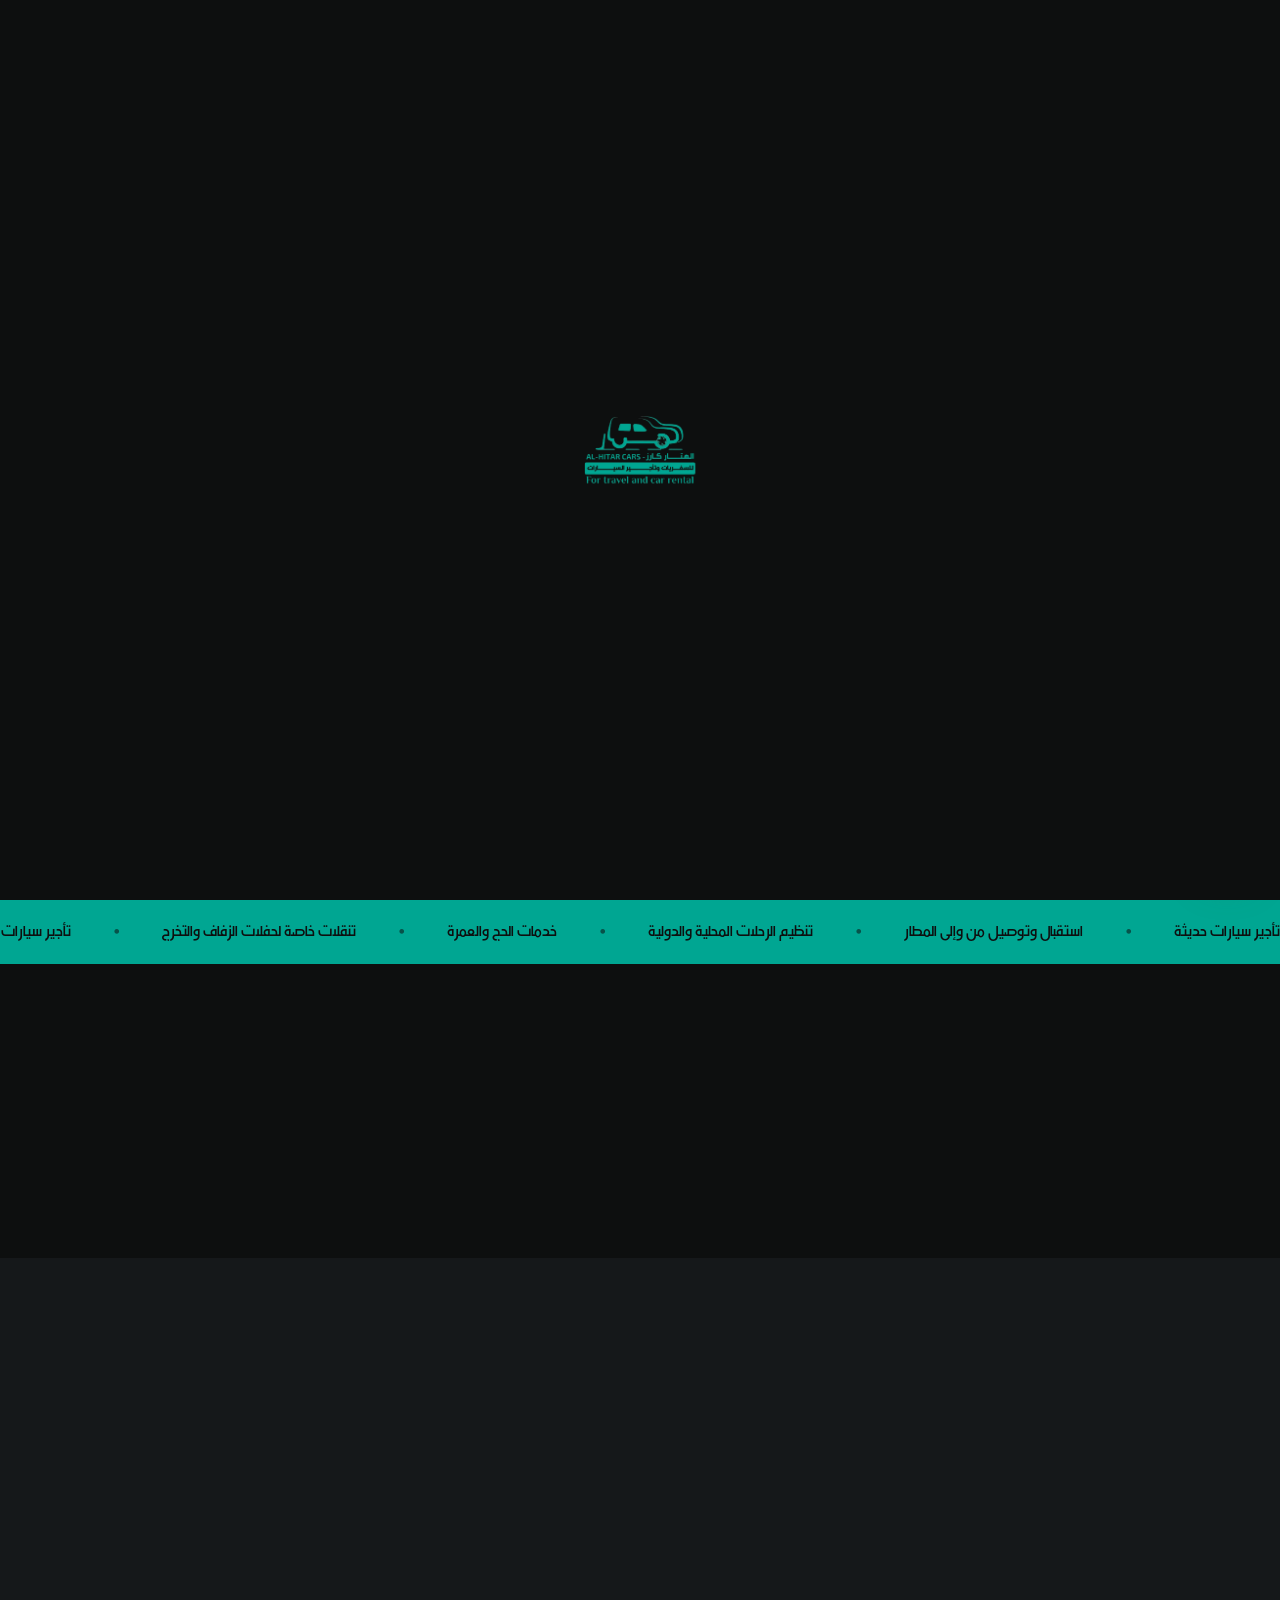
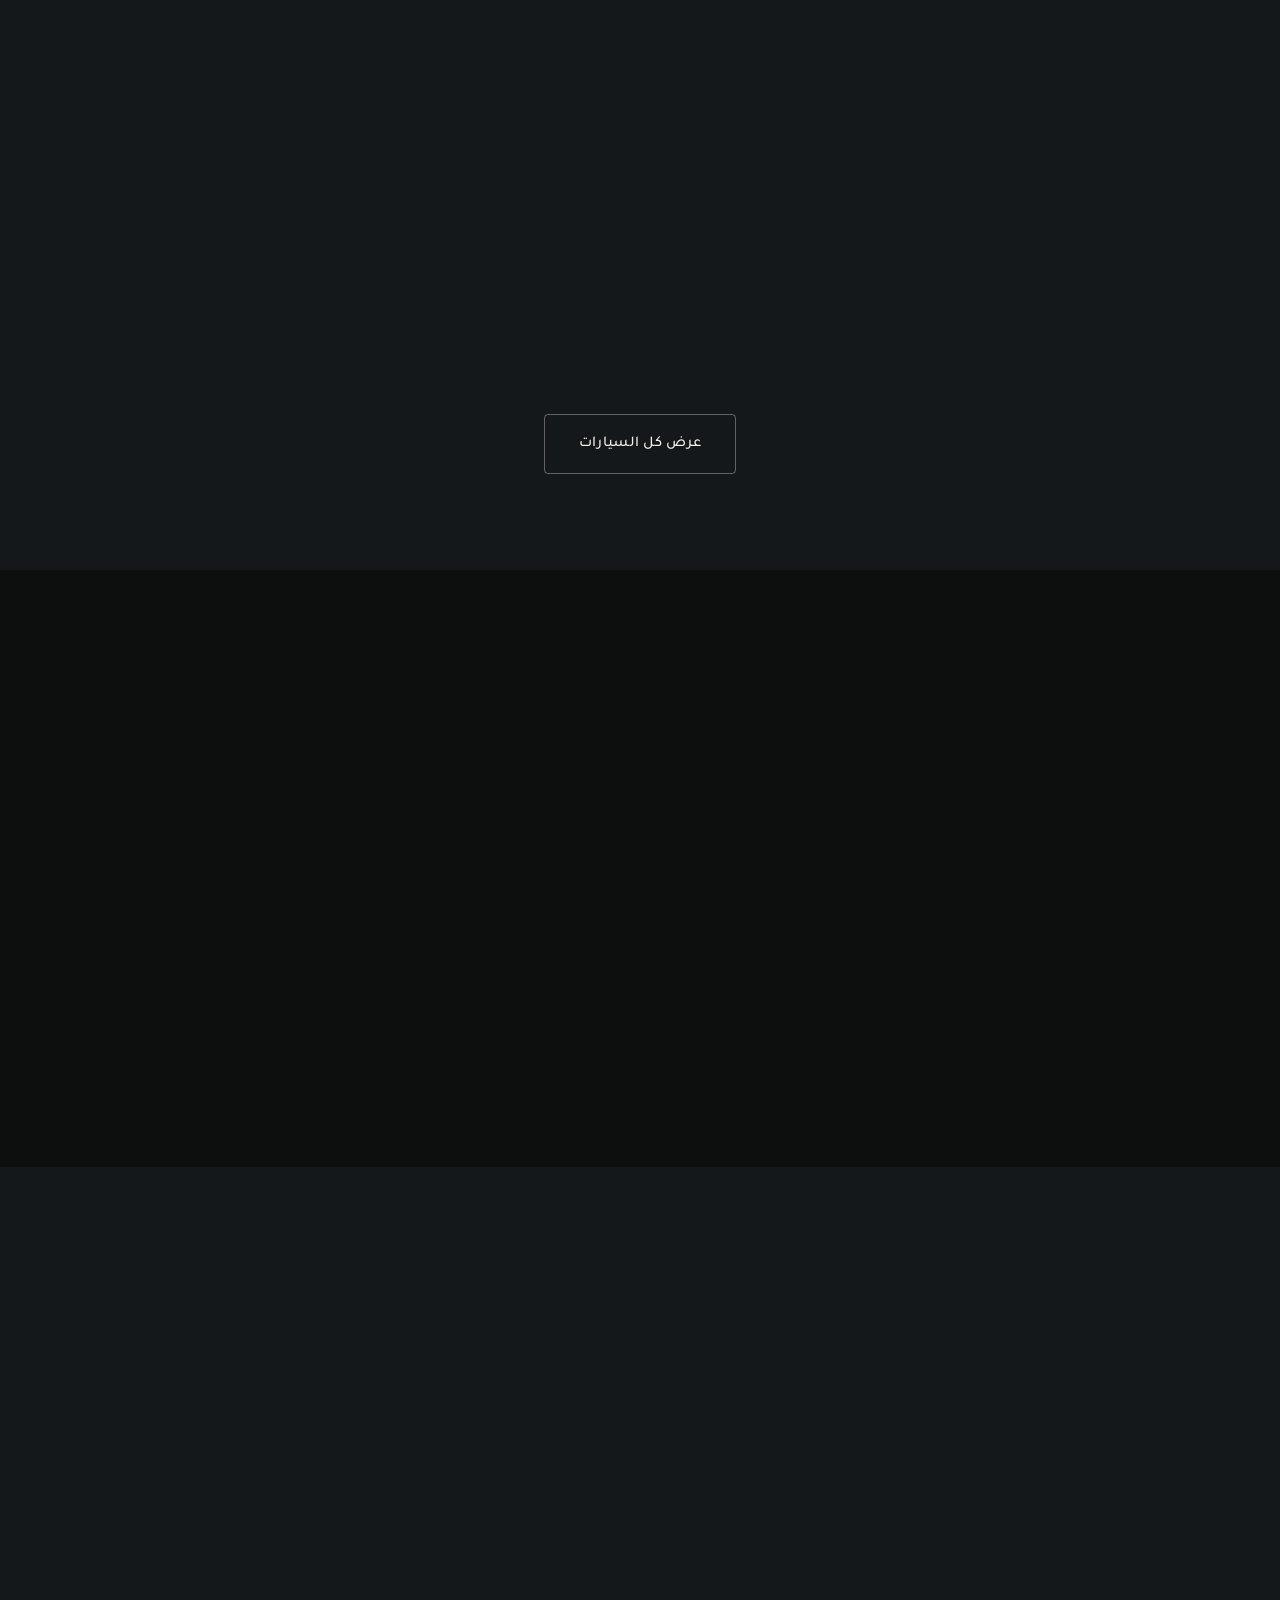
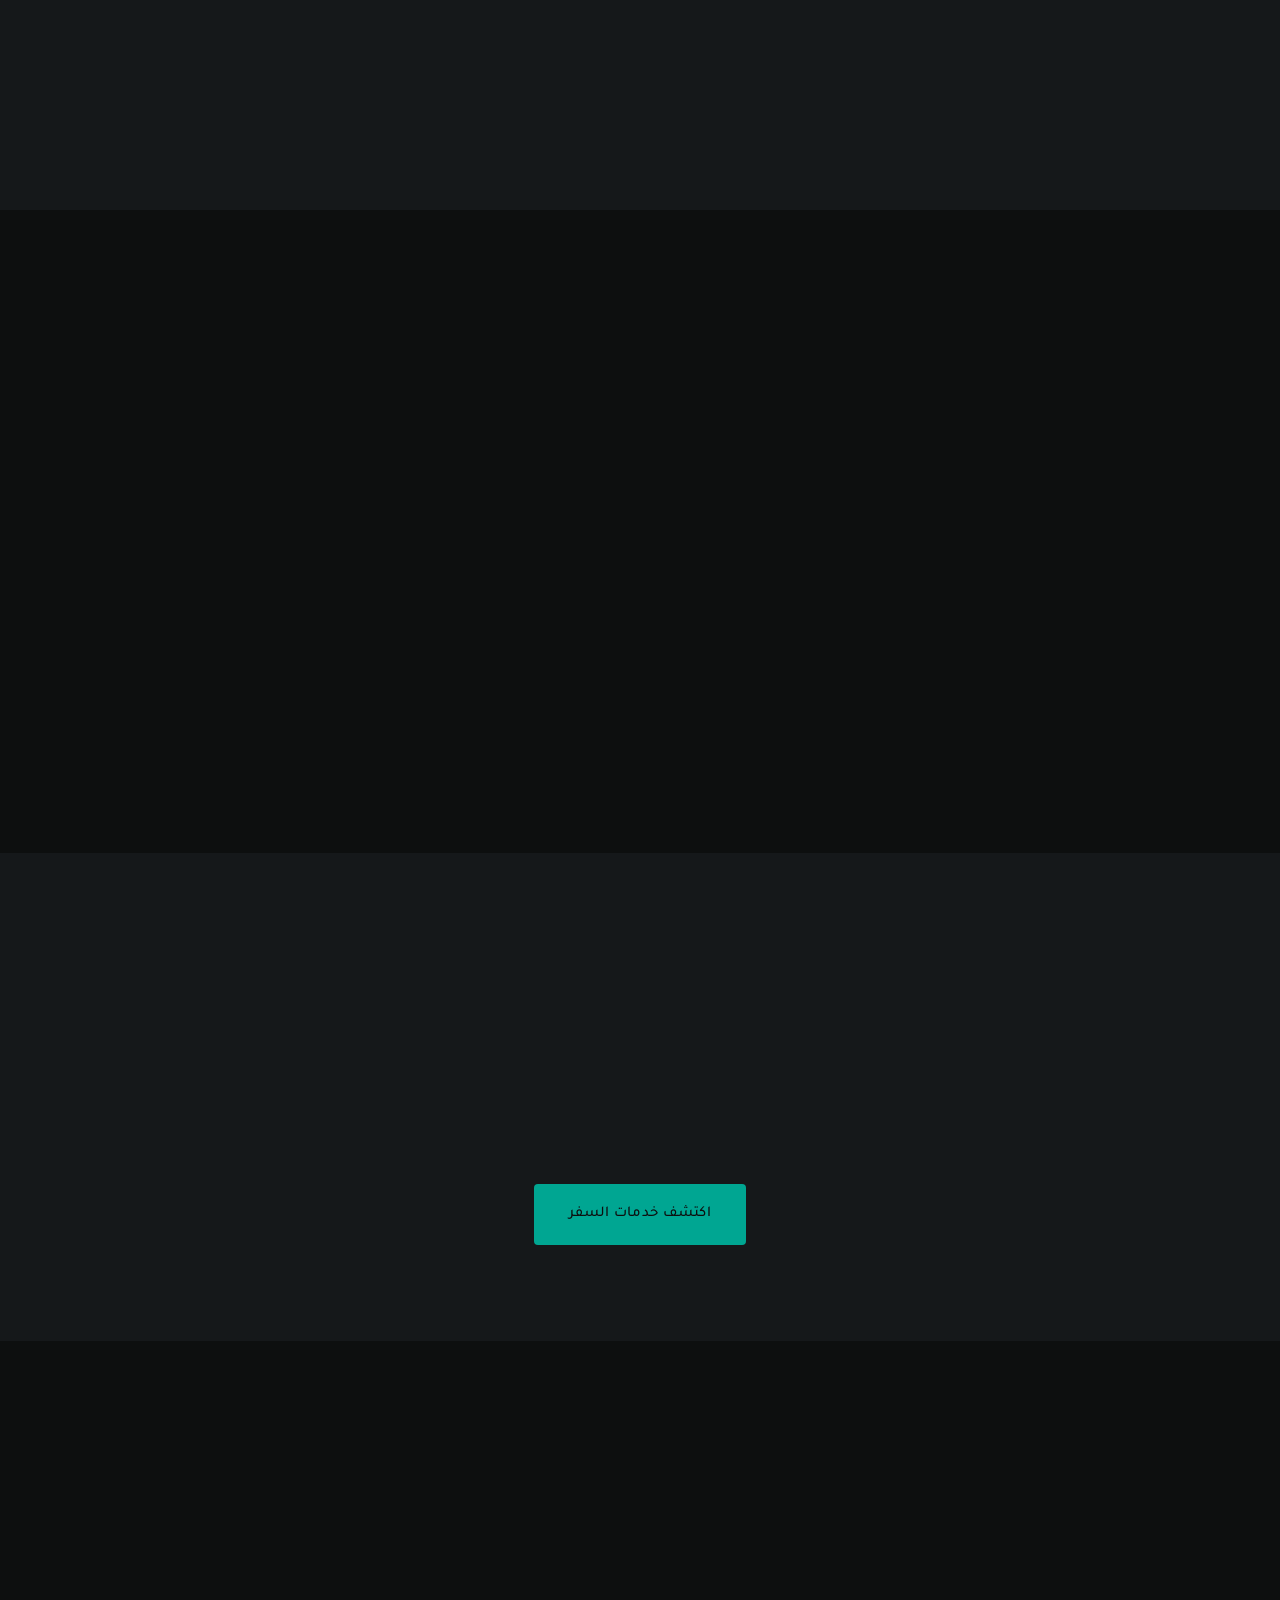
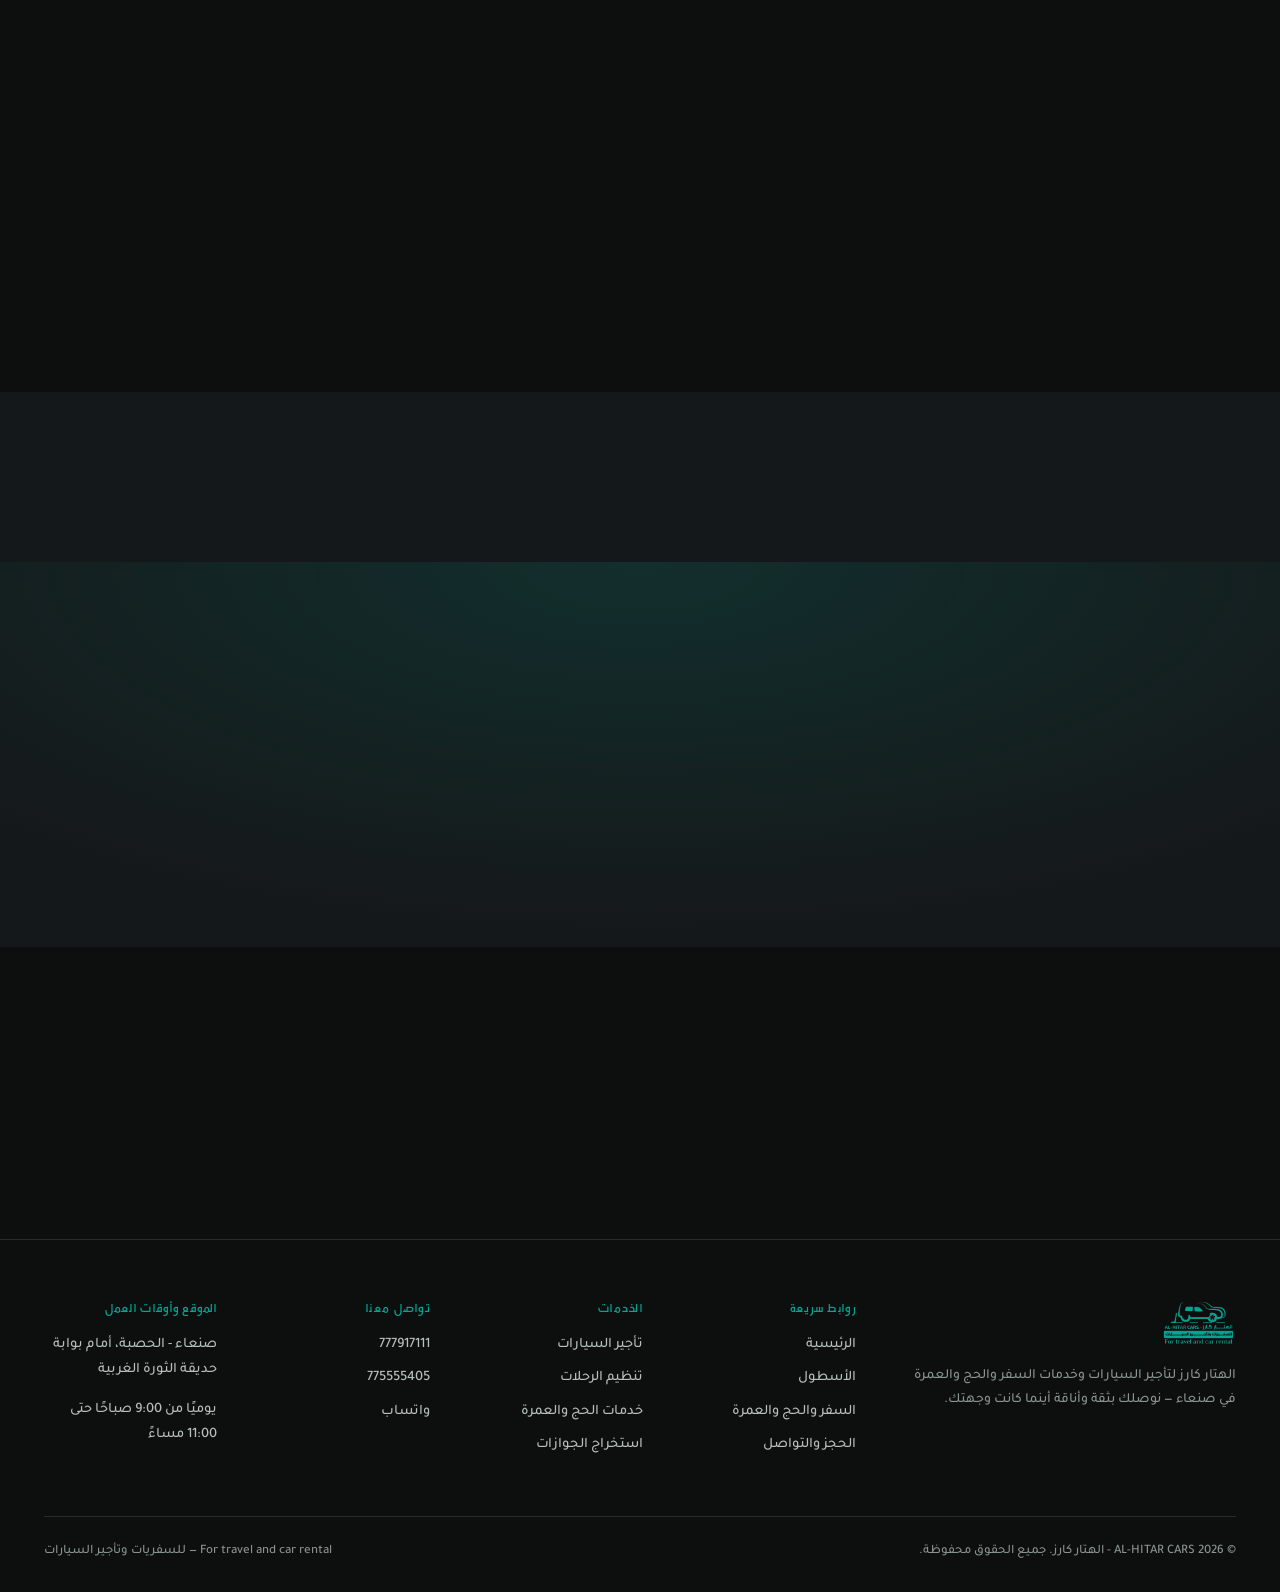
==== commit 93488c6f: "remove video toggle, force autoplay" ====
--- a/index.html
+++ b/index.html
@@ -79,9 +79,7 @@
         <a href="/fleet.html" class="btn btn-outline">استكشف الأسطول</a>
       </div>
     </div>
-    <button class="hero-video-toggle" aria-label="إيقاف/تشغيل الفيديو">
-      <svg viewBox="0 0 24 24" fill="none" stroke="currentColor" stroke-width="1.8"><rect x="6" y="4" width="4" height="16"></rect><rect x="14" y="4" width="4" height="16"></rect></svg>
-    </button>
+    
     <div class="scroll-cue"><span>مرر للأسفل</span><span class="line"></span></div>
   </section>
 
--- a/css/style.css
+++ b/css/style.css
@@ -459,3 +459,6 @@
   .info-grid { grid-template-columns: 1fr; }
   .install-banner { inset-inline: 12px; bottom: 12px; }
 }
+@media (prefers-reduced-motion: reduce){.hero-media video{display:block!important}}
+.hero-video-toggle{display:none!important}
+#hero-video,.hero-media video{pointer-events:none}
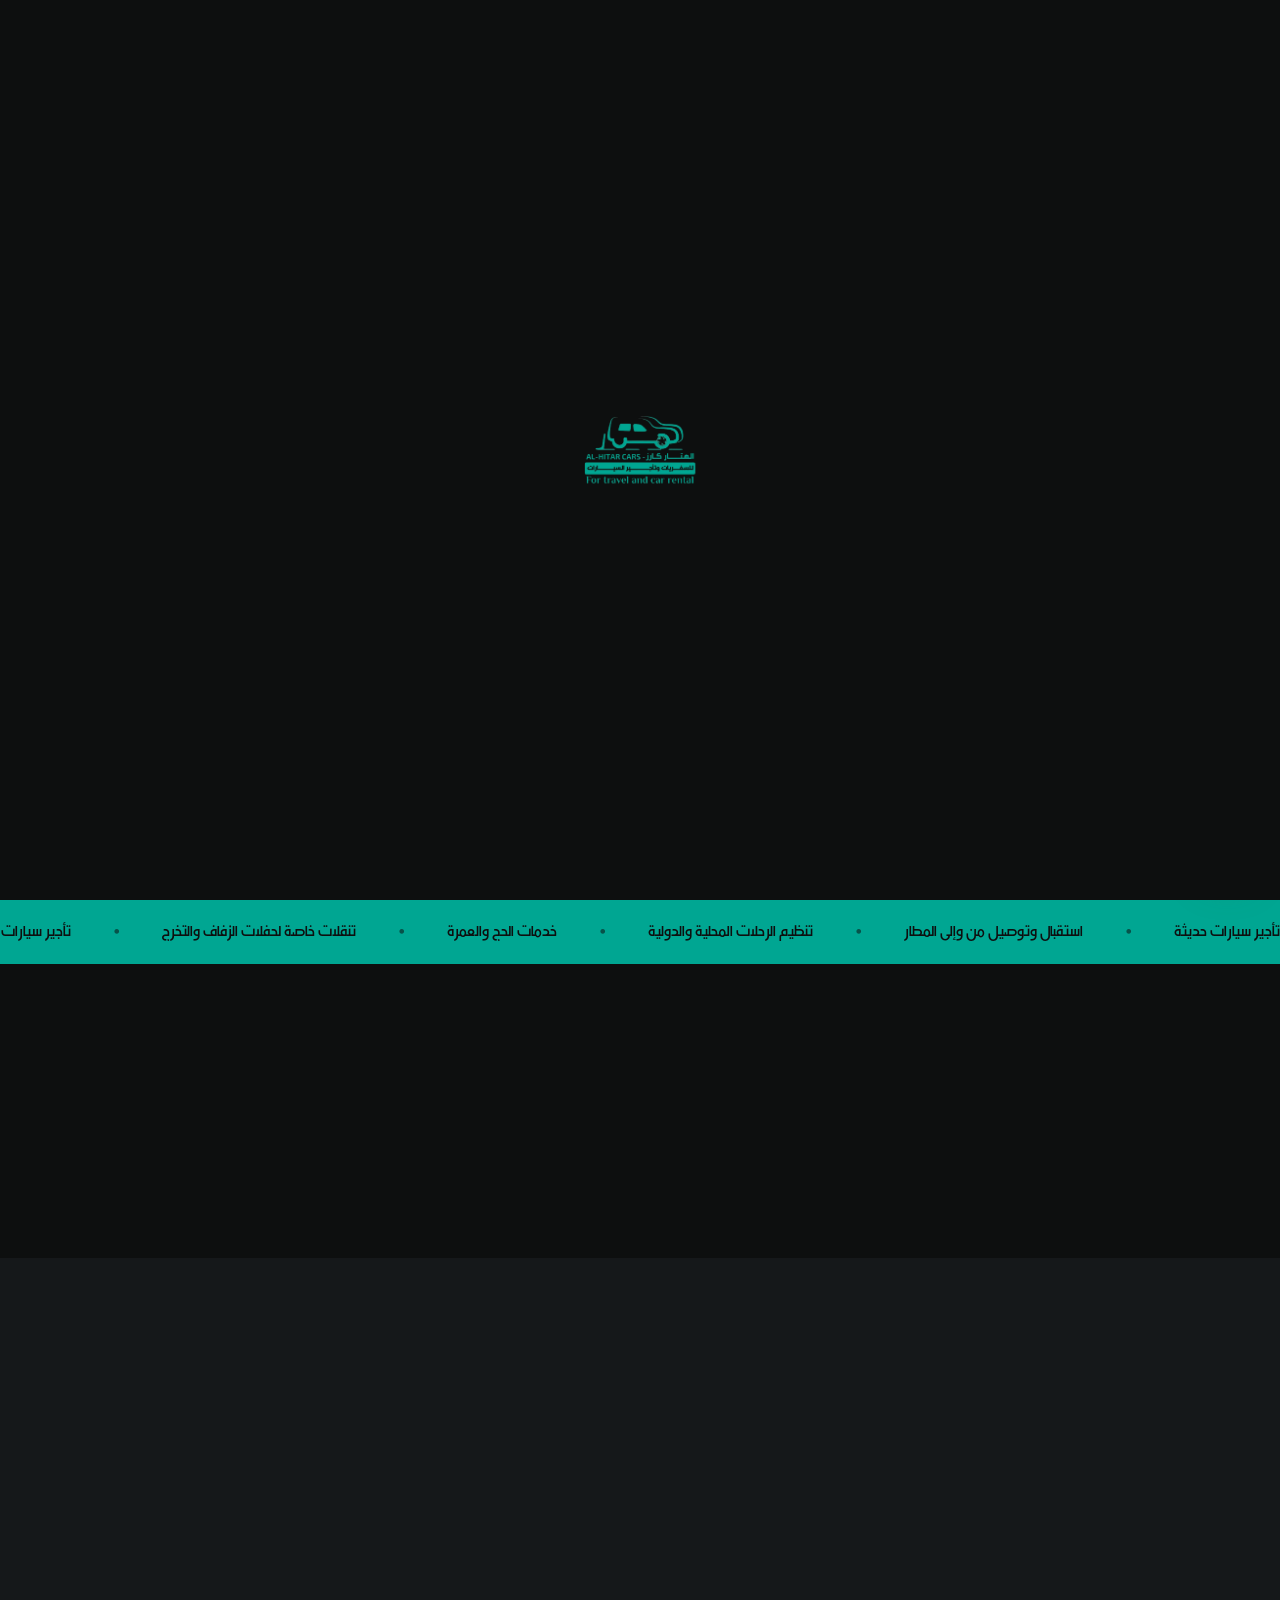
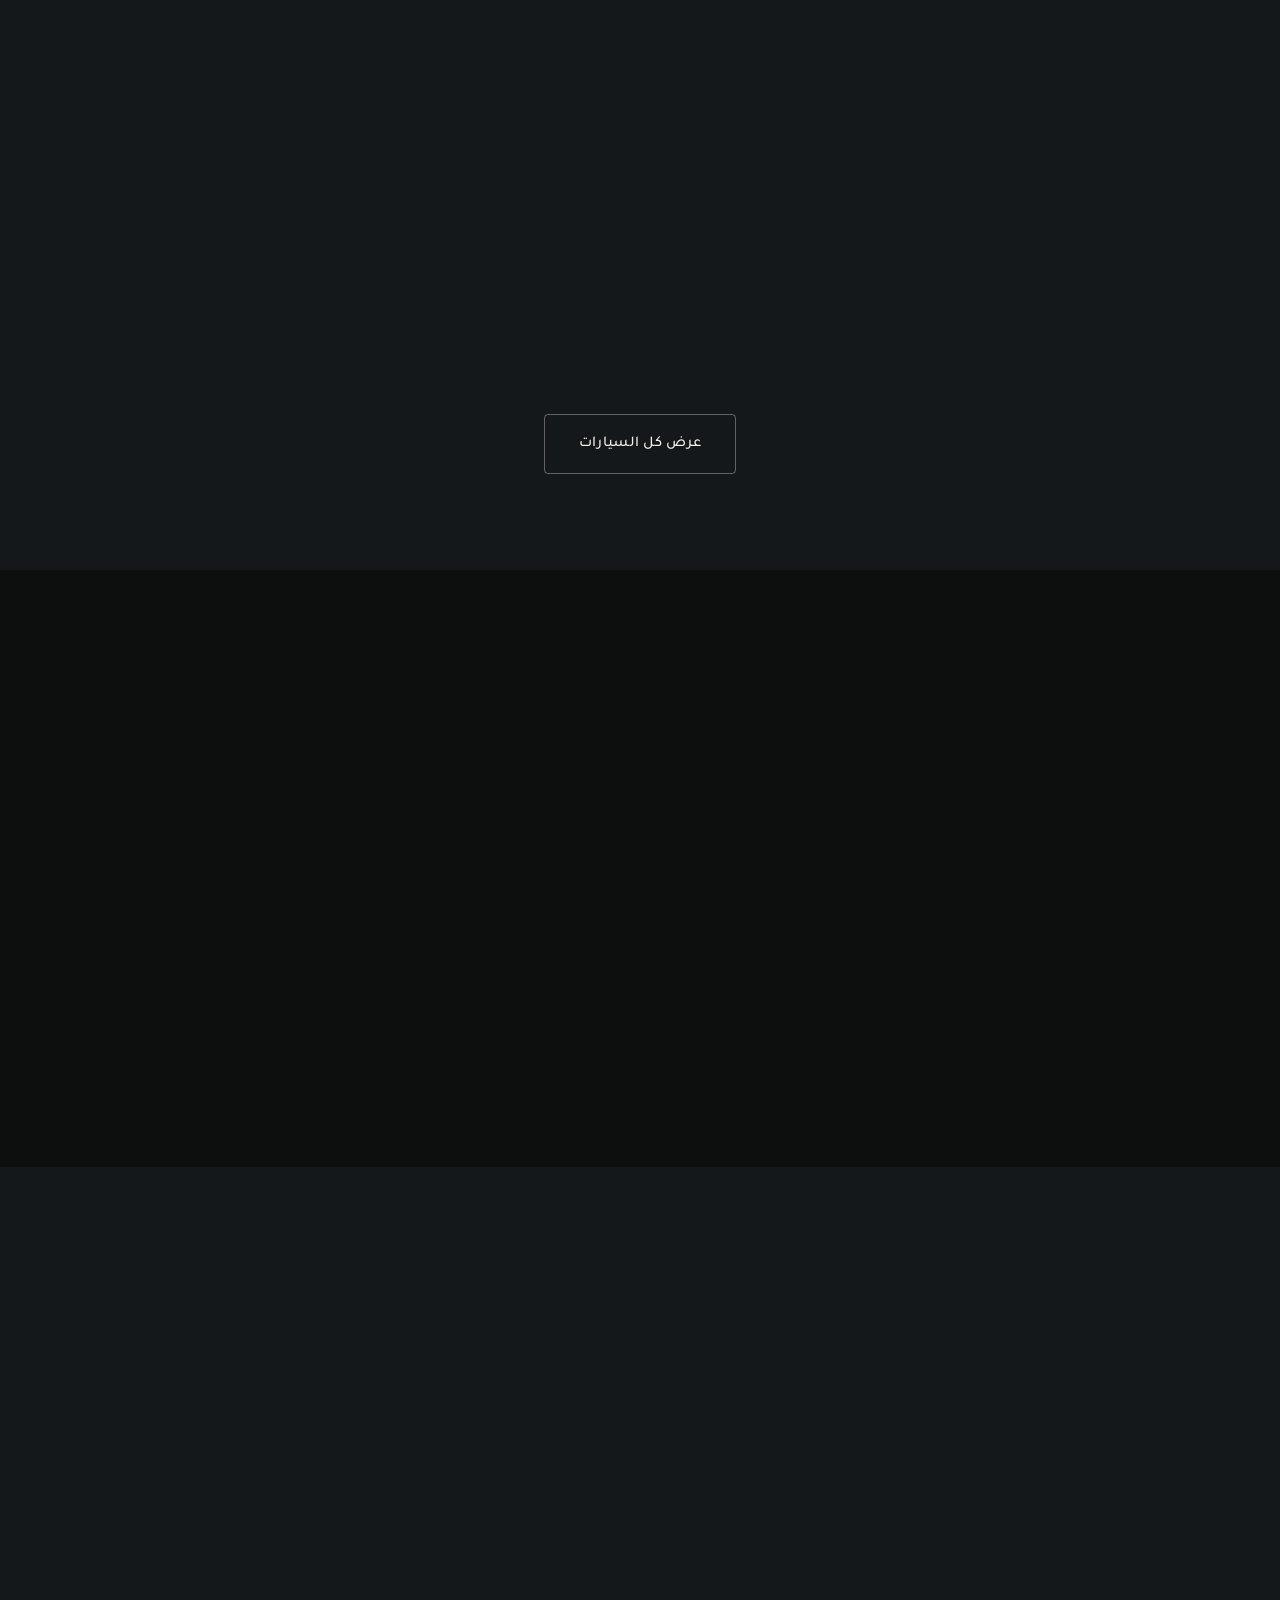
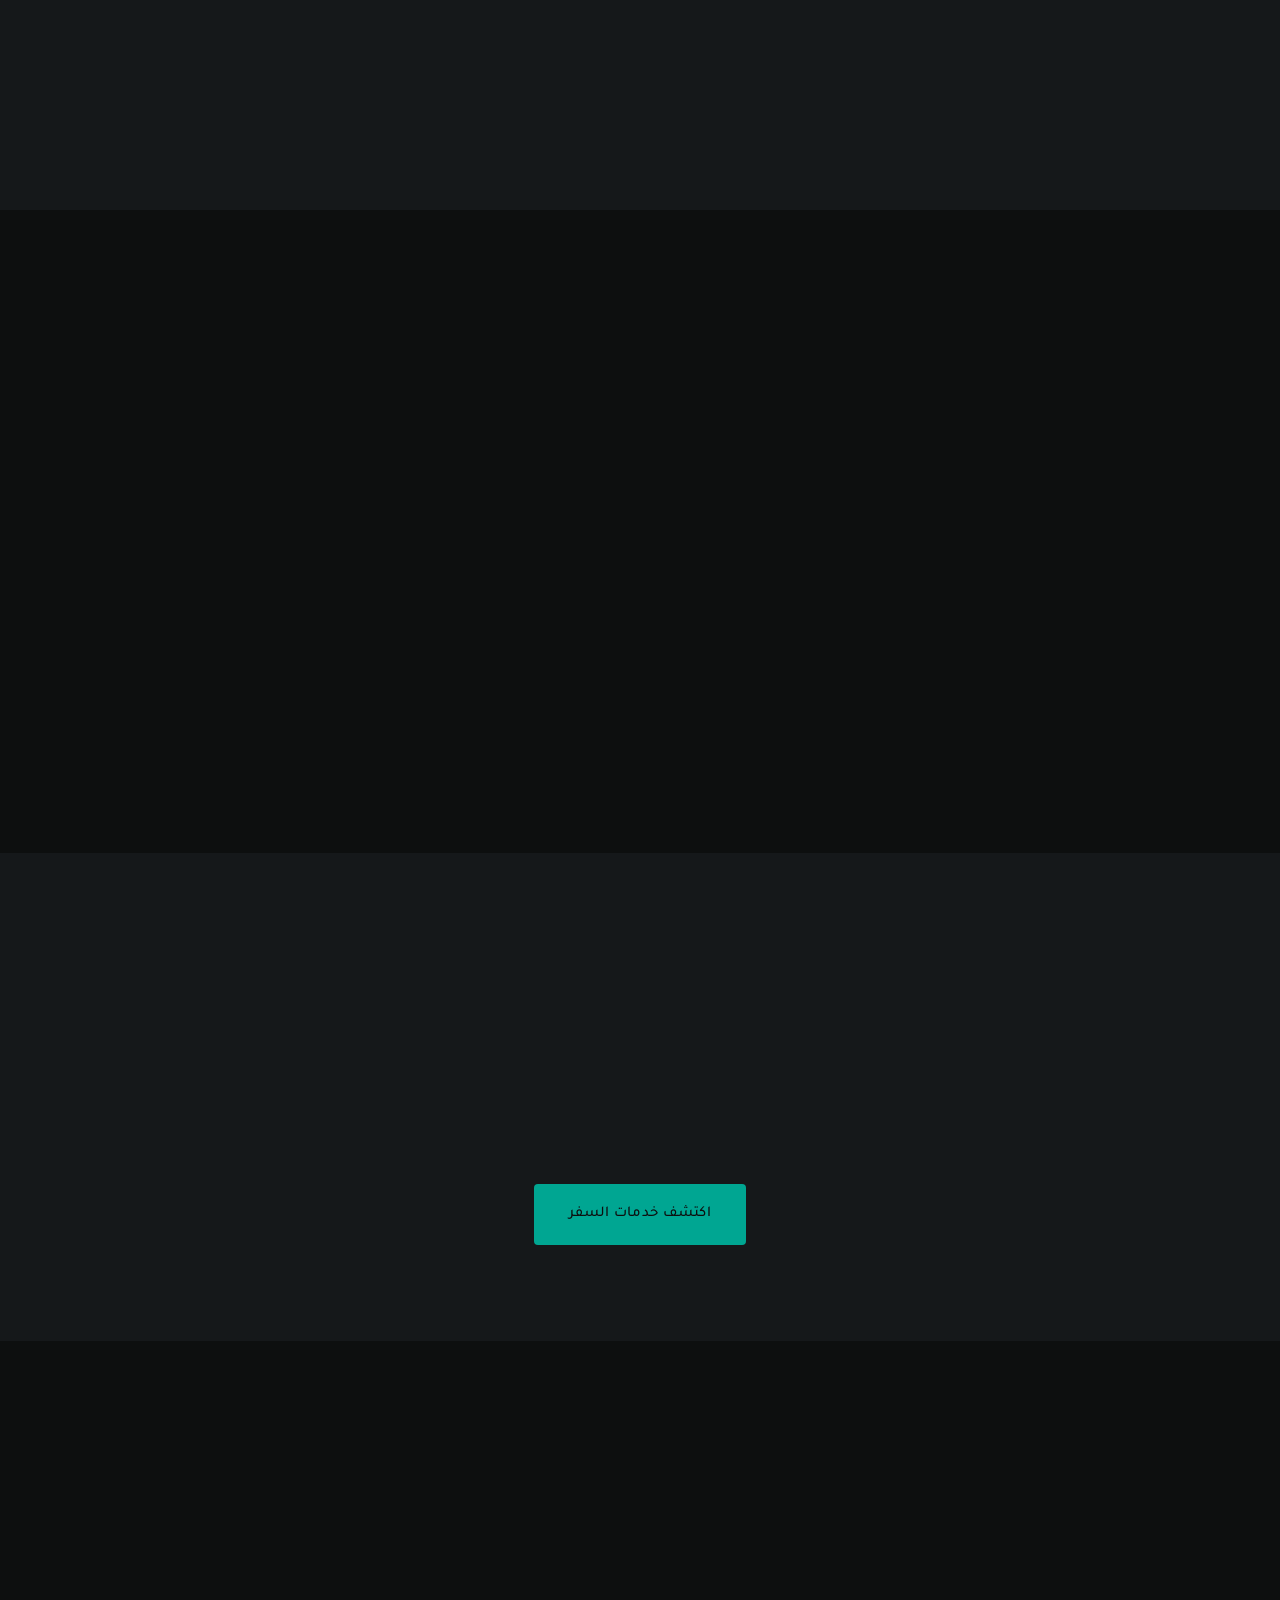
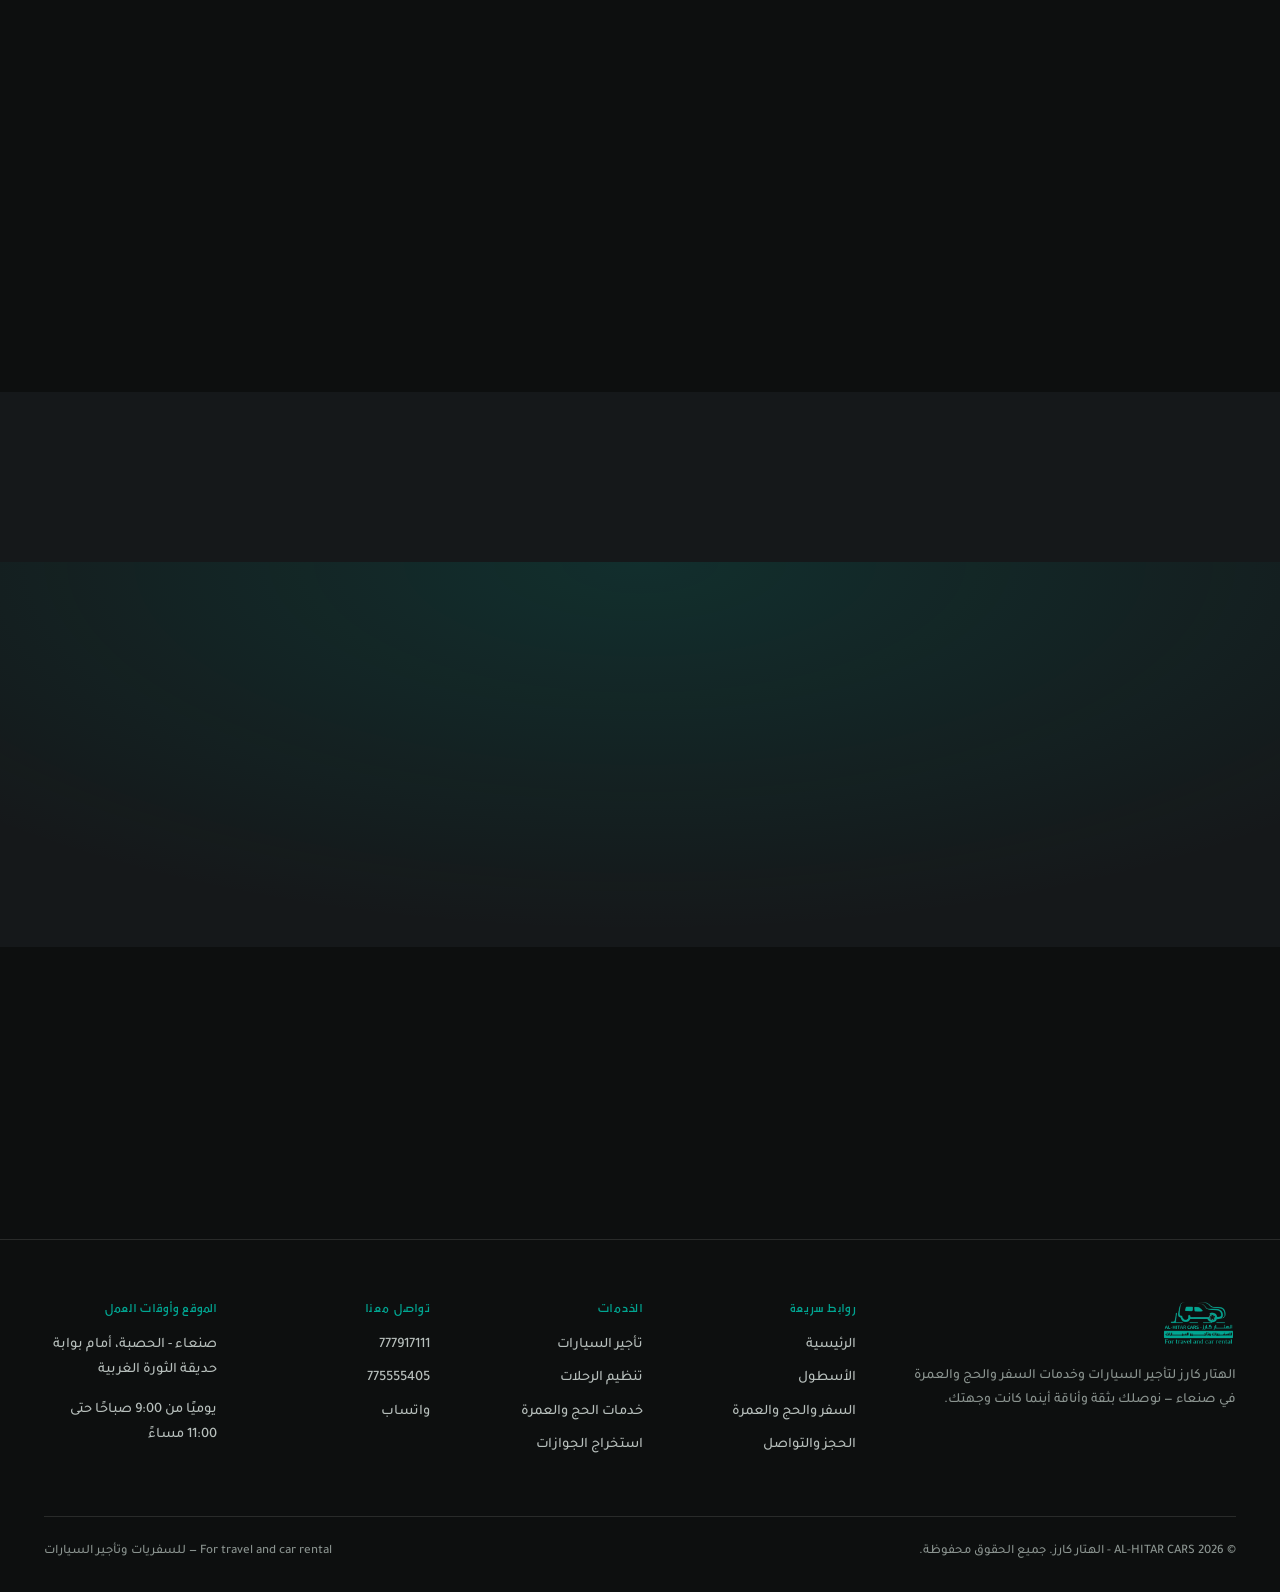
==== commit 28f7eef4: "fix: hero poster bg + robust autoplay" ====
--- a/index.html
+++ b/index.html
@@ -306,5 +306,6 @@
   </div>
   <div class="lightbox"><button class="lightbox-close"><svg viewBox="0 0 24 24" fill="none" stroke="currentColor" stroke-width="1.6"><path d="M6 6l12 12M18 6 6 18"/></svg></button><img src="" alt=""></div>
   <script src="/js/main.js" defer></script>
+<script src="/js/hero-fix.js" defer></script>
 </body>
 </html>
--- a/css/style.css
+++ b/css/style.css
@@ -462,3 +462,7 @@
 @media (prefers-reduced-motion: reduce){.hero-media video{display:block!important}}
 .hero-video-toggle{display:none!important}
 #hero-video,.hero-media video{pointer-events:none}
+/* HERO-V2 — poster always visible under video */
+.hero-media{position:relative;background:#0A1F1D url("/assets/video/hero-poster.jpg") center/cover no-repeat!important;overflow:hidden}
+.hero-media video{display:block;width:100%;height:100%;object-fit:cover;background:transparent!important}
+@media(max-width:768px){.hero-media{aspect-ratio:9/16!important;min-height:70vh}}
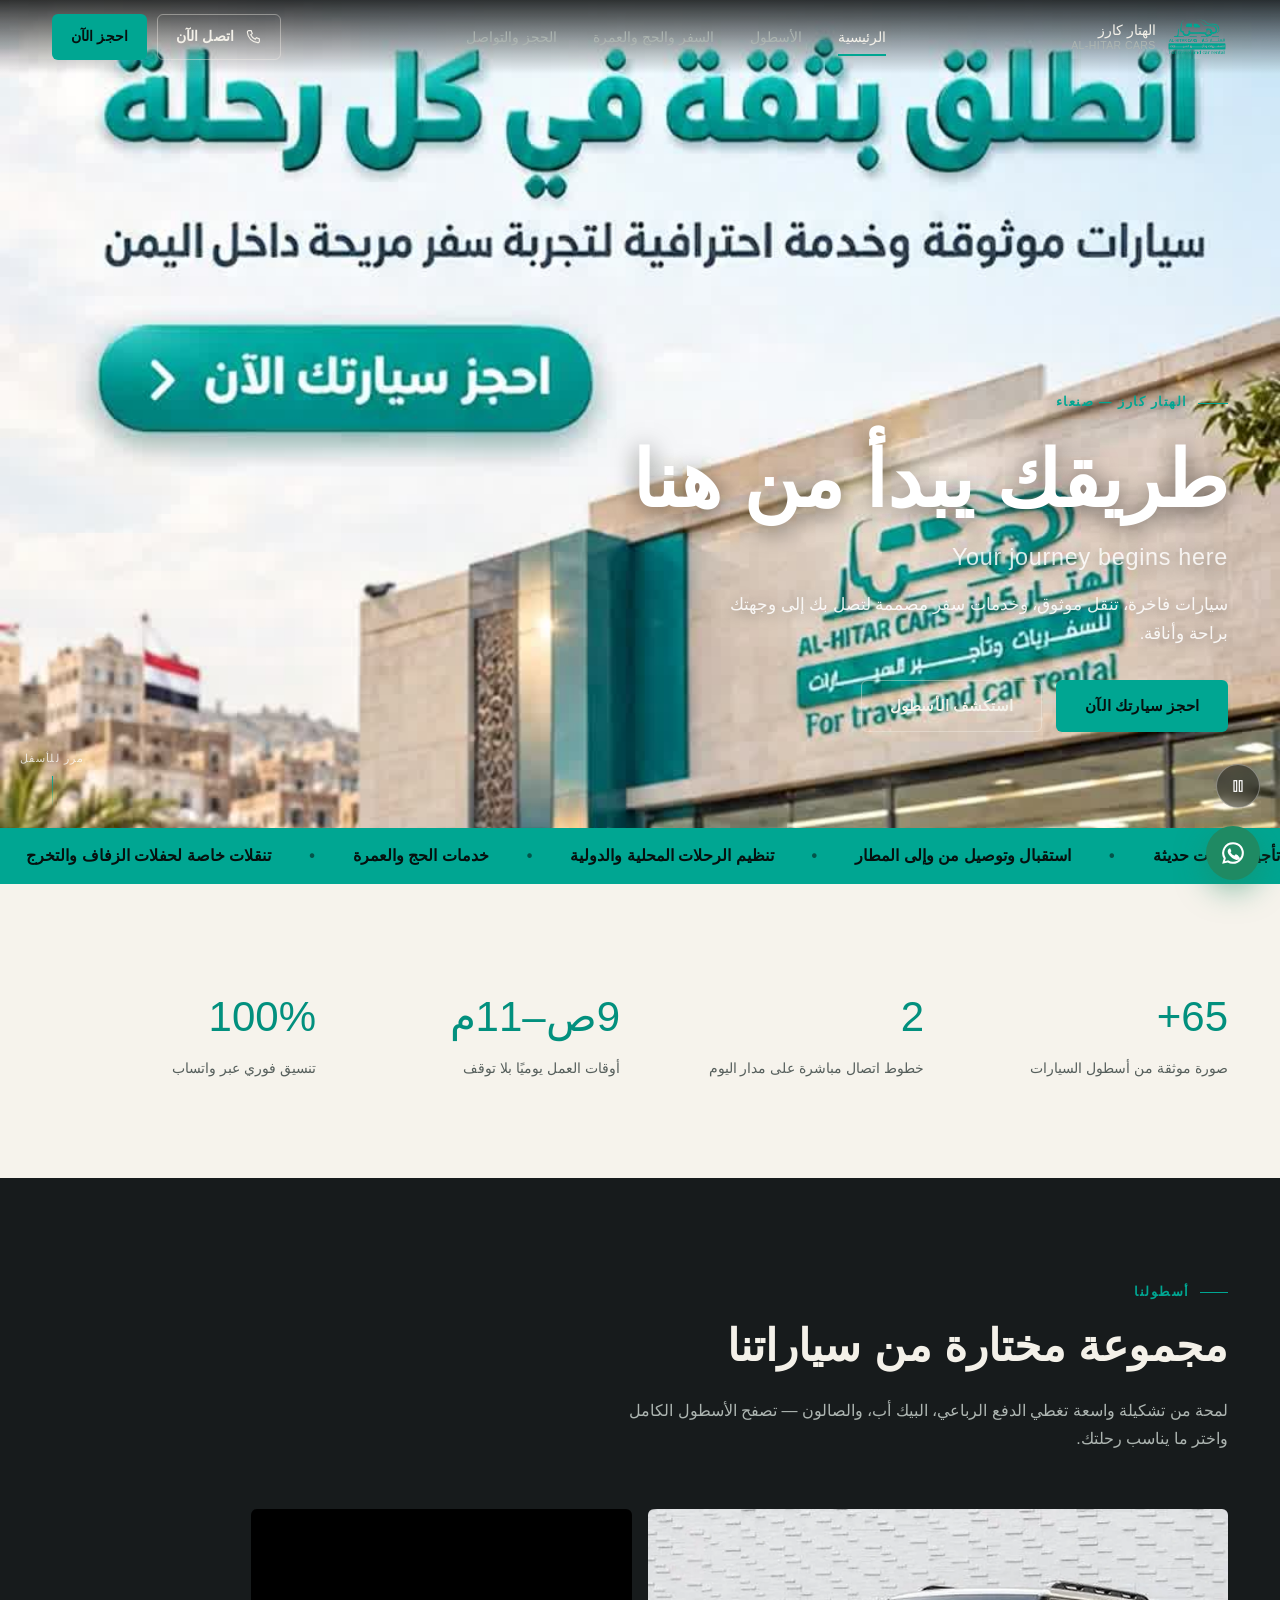
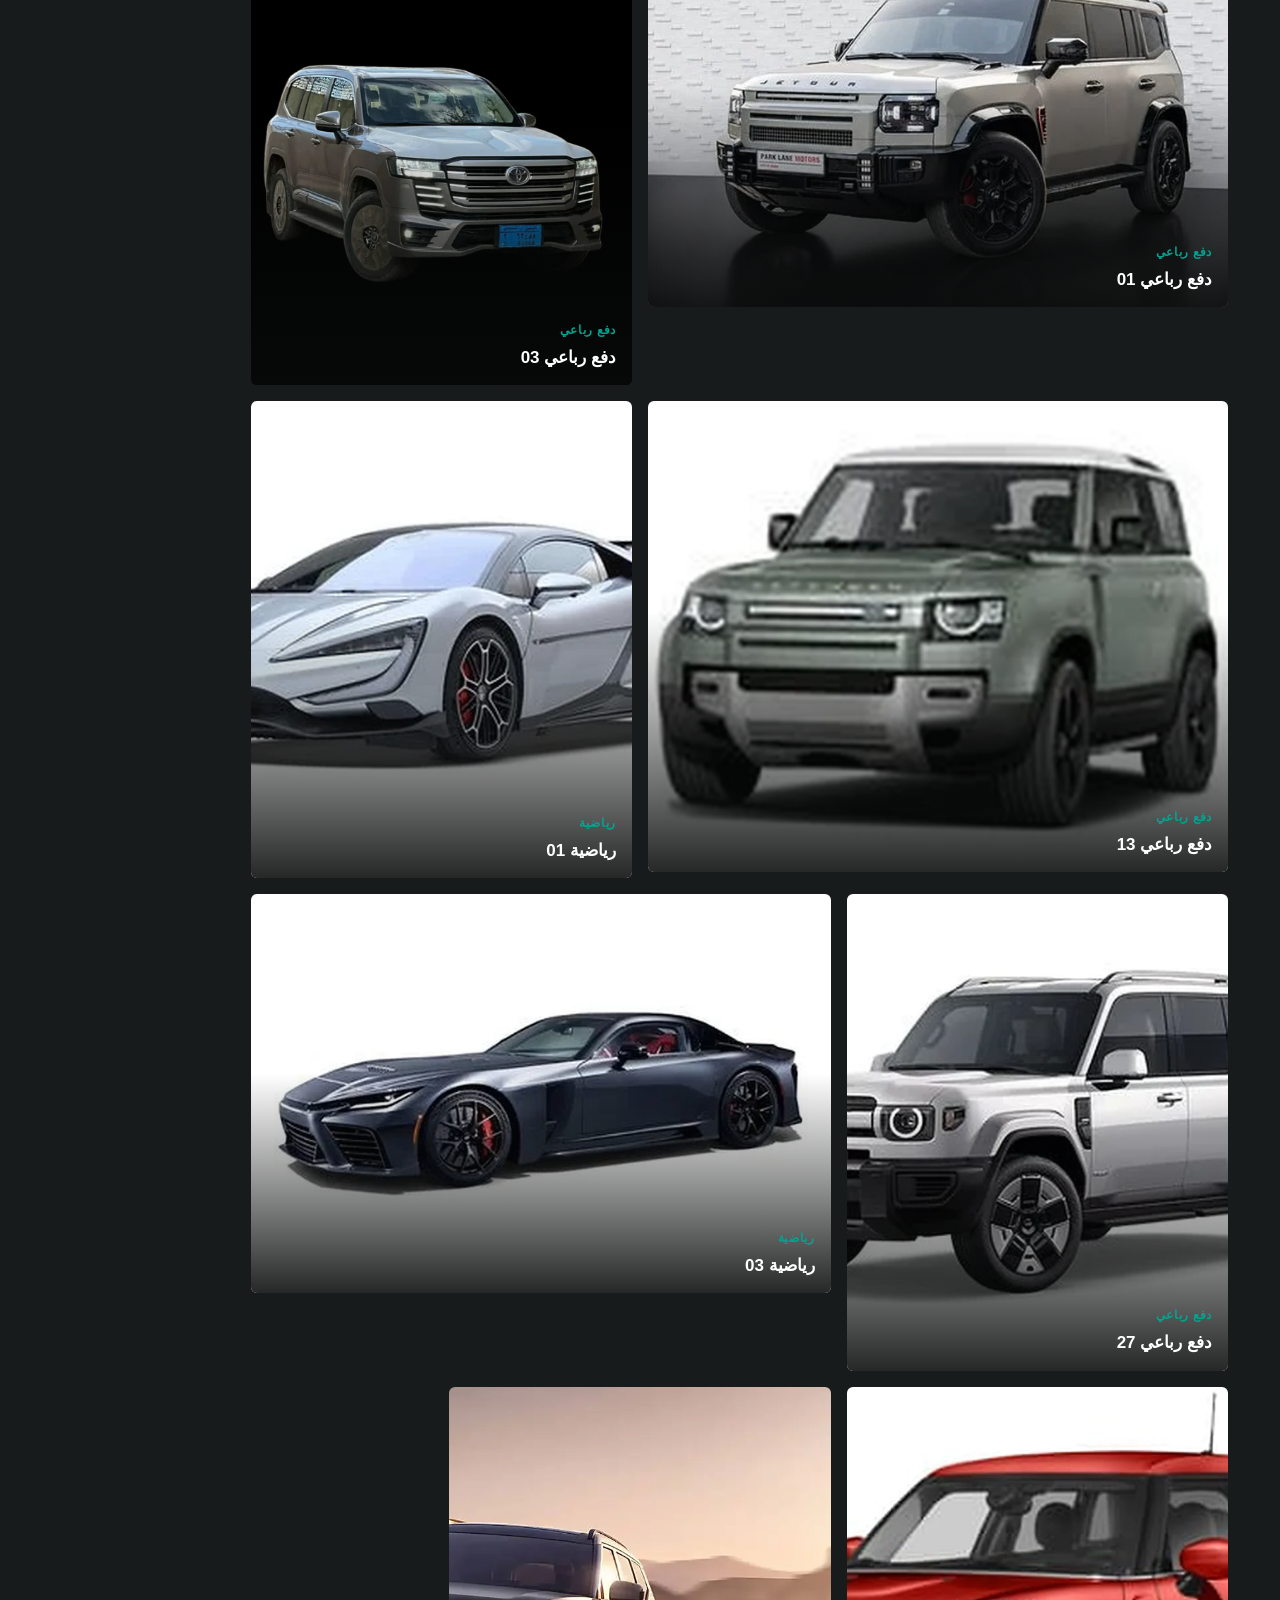
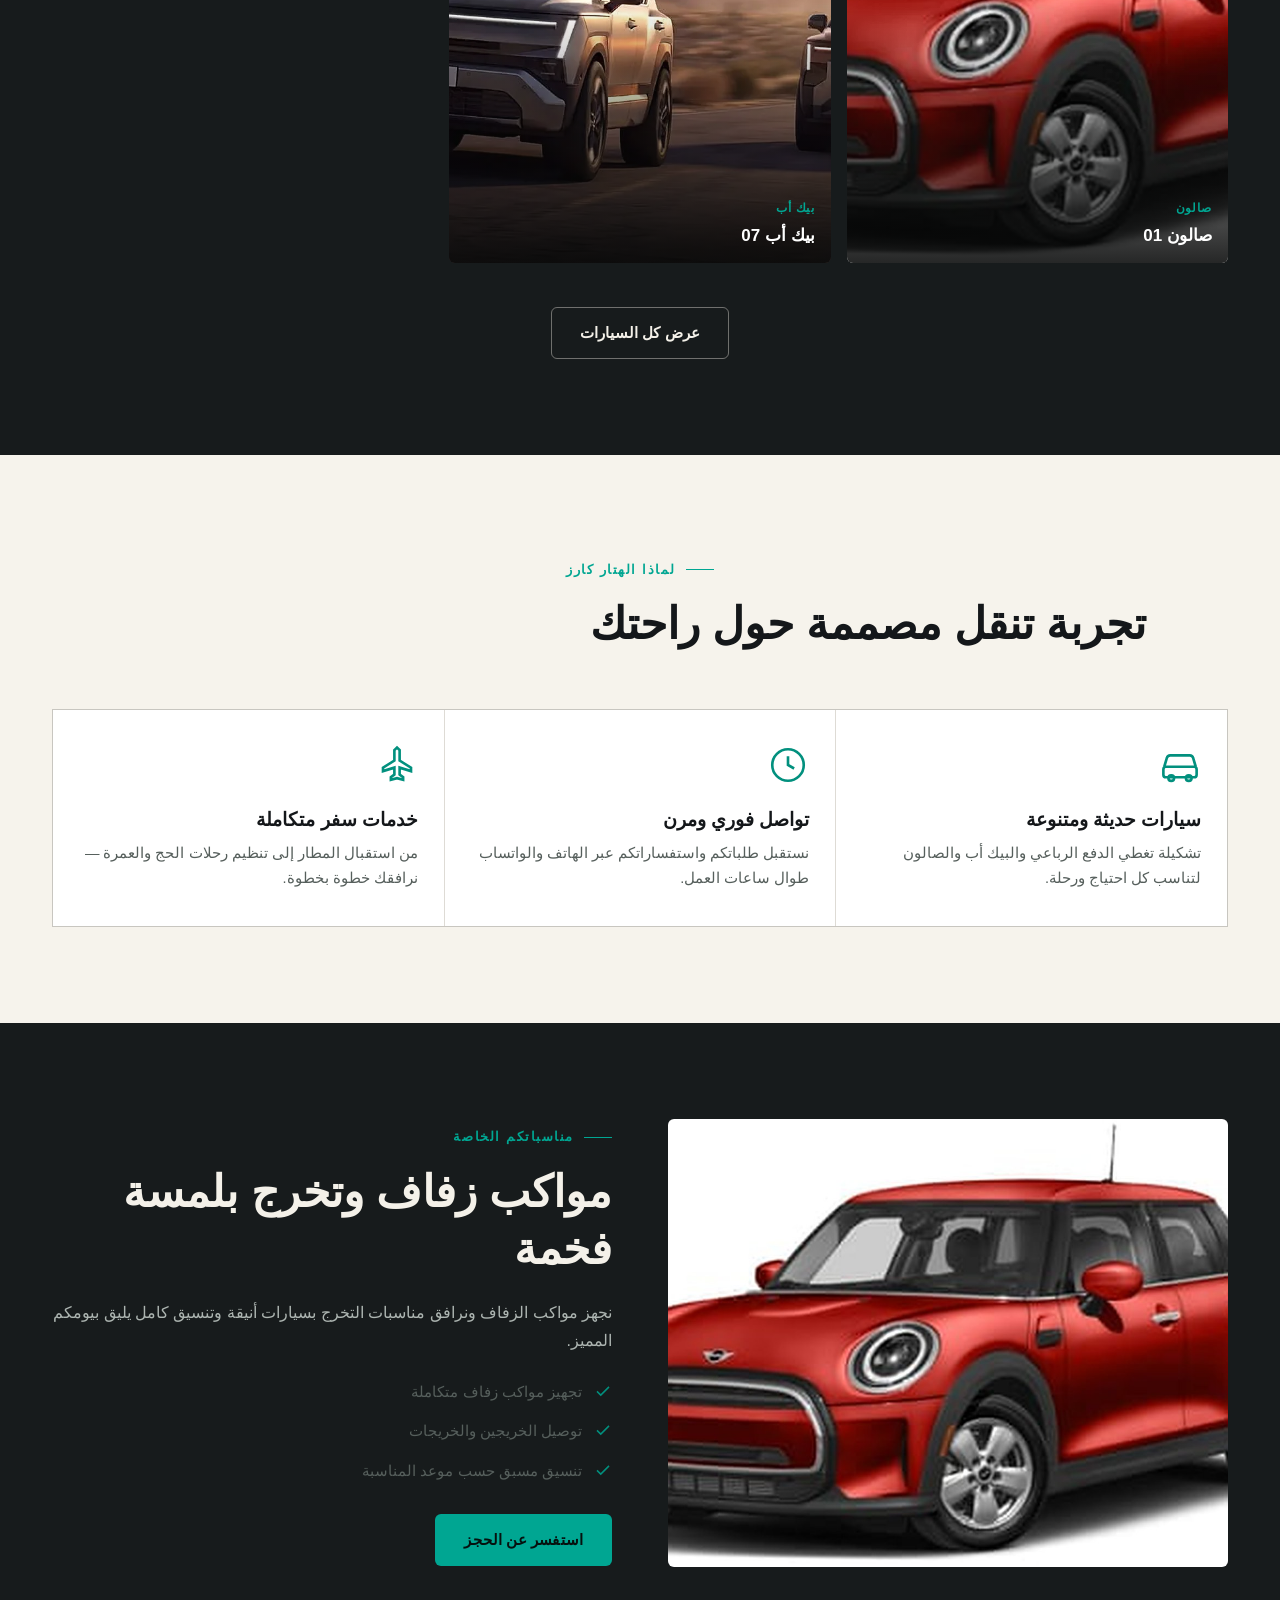
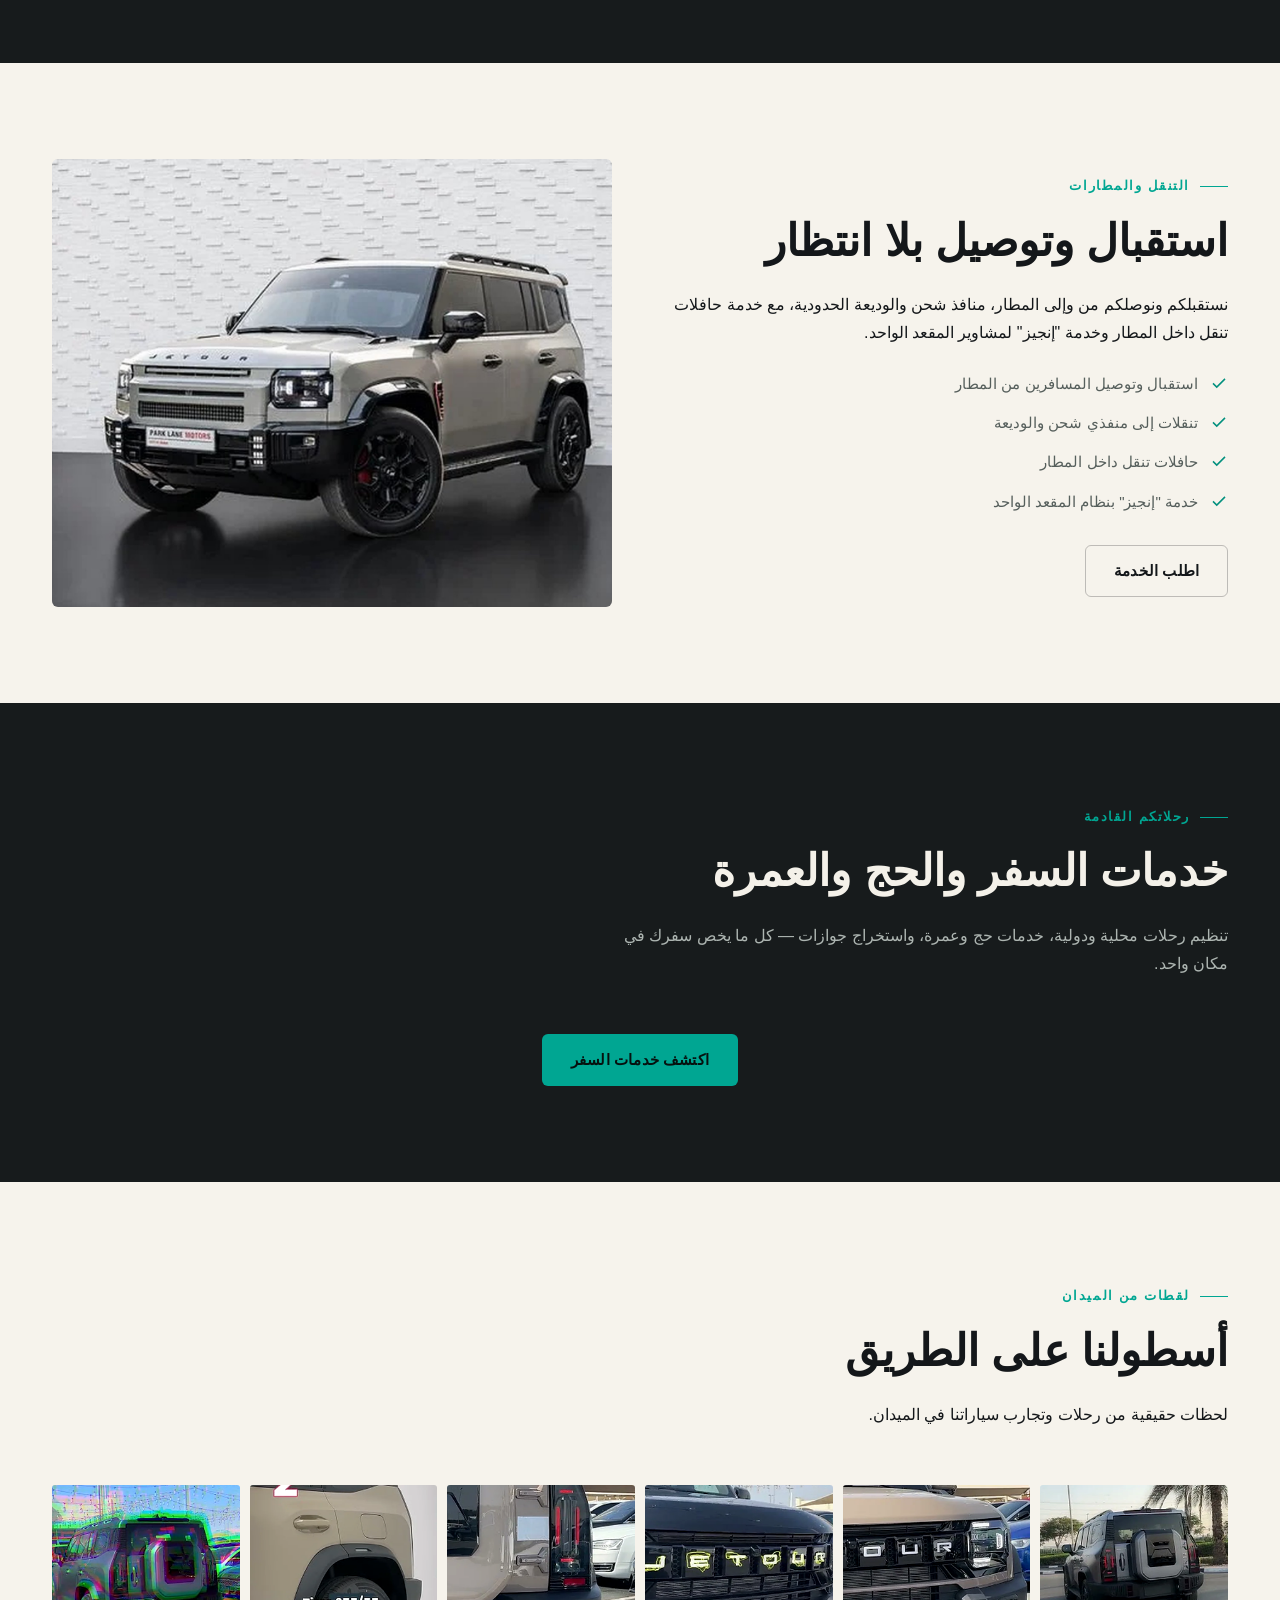
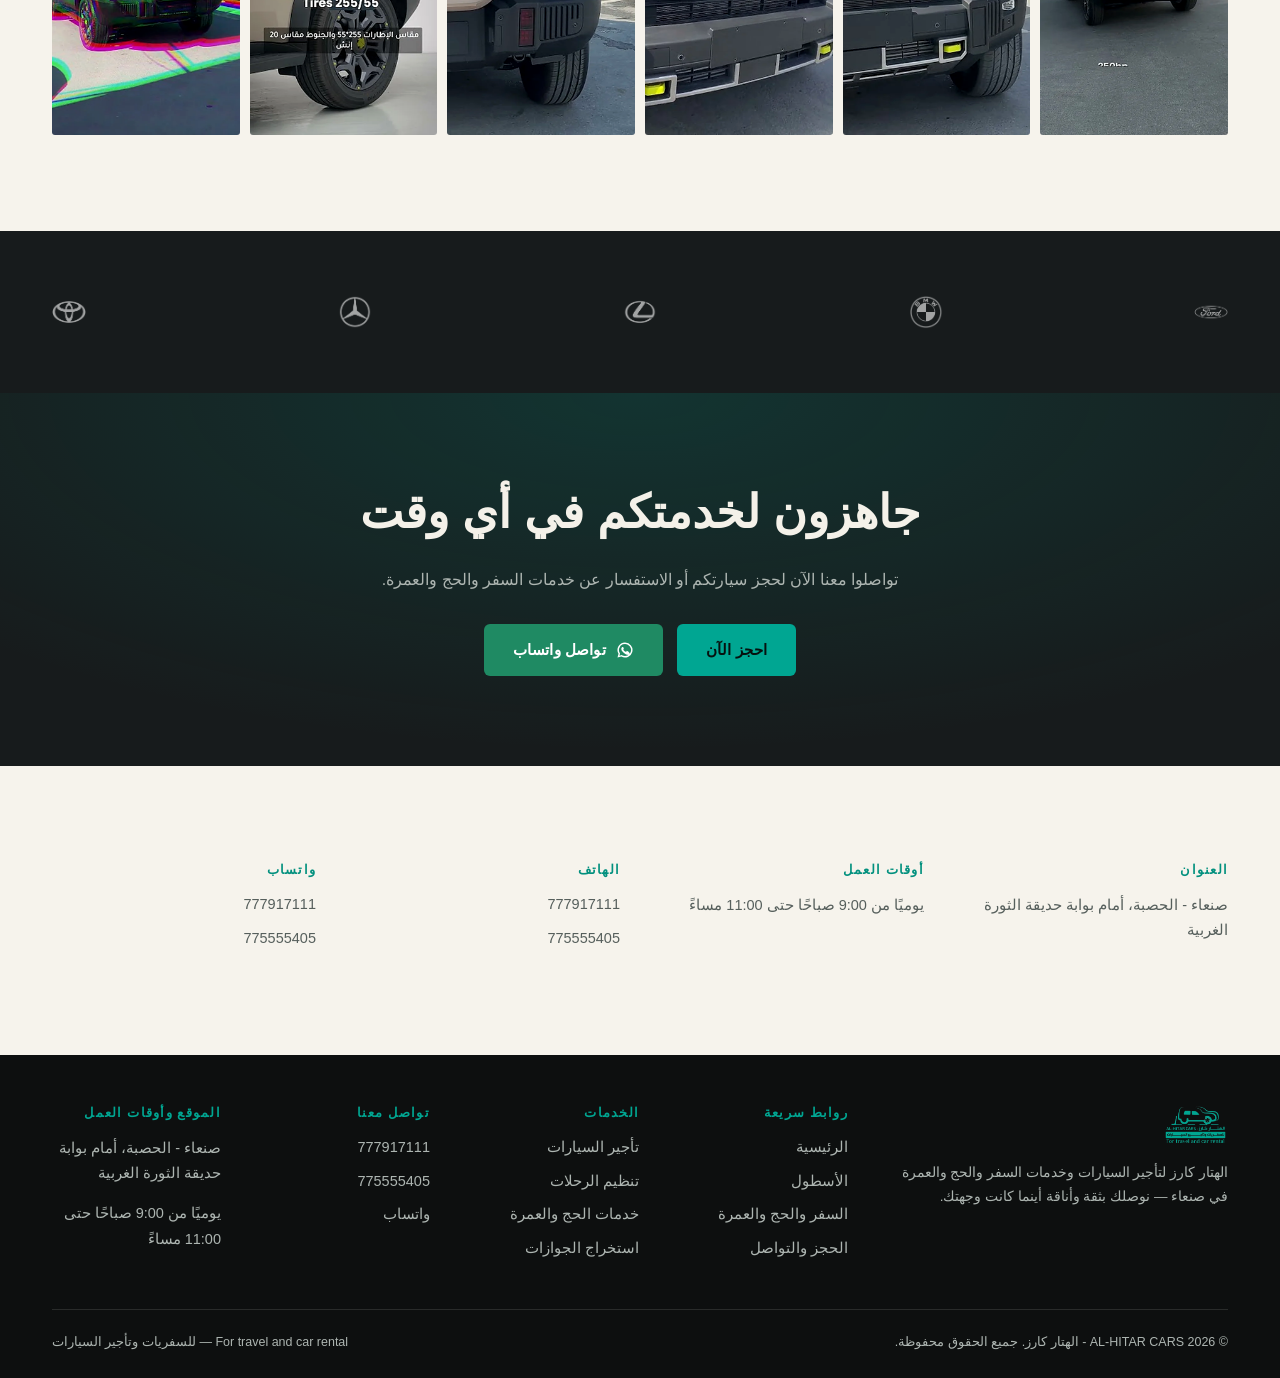
==== commit 52e2c8aa: "update: hero fix + relative paths + cleanup" ====
--- a/index.html
+++ b/index.html
@@ -7,19 +7,19 @@
   <meta name="description" content="الهتار كارز لتأجير السيارات وخدمات السفر والتنقل واستقبال المسافرين وخدمات الحج والعمرة في صنعاء.">
   <link rel="canonical" href="https://alhitarcars.example.com/index.html">
   <meta name="theme-color" content="#0d0f0f">
-  <link rel="manifest" href="/manifest.webmanifest">
-  <link rel="icon" href="/assets/icons/favicon-32.png" sizes="32x32">
-  <link rel="icon" href="/assets/icons/favicon-64.png" sizes="64x64">
-  <link rel="apple-touch-icon" href="/assets/icons/icon-180.png">
+  <link rel="manifest" href="manifest.webmanifest">
+  <link rel="icon" href="assets/icons/favicon-32.png" sizes="32x32">
+  <link rel="icon" href="assets/icons/favicon-64.png" sizes="64x64">
+  <link rel="apple-touch-icon" href="assets/icons/icon-180.png">
   <meta property="og:type" content="website">
   <meta property="og:title" content="الهتار كارز | تأجير سيارات وخدمات السفر في صنعاء">
   <meta property="og:description" content="الهتار كارز لتأجير السيارات وخدمات السفر والتنقل واستقبال المسافرين وخدمات الحج والعمرة في صنعاء.">
   <meta property="og:image" content="/assets/icons/og-image.jpg">
   <meta property="og:locale" content="ar_YE">
   <meta name="twitter:card" content="summary_large_image">
-  <link rel="preload" href="/assets/fonts/heading.ttf" as="font" type="font/ttf" crossorigin>
-  <link rel="preload" href="/assets/fonts/body.ttf" as="font" type="font/ttf" crossorigin>
-  <link rel="stylesheet" href="/css/style.css">
+  <link rel="preload" href="assets/fonts/heading.ttf" as="font" type="font/ttf" crossorigin>
+  <link rel="preload" href="assets/fonts/body.ttf" as="font" type="font/ttf" crossorigin>
+  <link rel="stylesheet" href="css/style.css">
   <script type="application/ld+json">
   {
     "@context": "https://schema.org",
@@ -42,23 +42,23 @@
 <body>
   <div class="intro-reveal">
     <div class="intro-line"></div>
-    <img src="/assets/images/logo-original.png" alt="">
+    <img src="assets/images/logo-original.png" alt="">
   </div>
   <header class="site-header">
     <div class="container header-inner">
-      <a href="/index.html" class="brand">
-        <img src="/assets/images/logo-original.png" alt="شعار الهتار كارز">
+      <a href="index.html" class="brand">
+        <img src="assets/images/logo-original.png" alt="شعار الهتار كارز">
         <span class="brand-text">الهتار كارز<small>AL-HITAR CARS</small></span>
       </a>
       <nav class="main-nav">
-        <a href="/index.html" class="active">الرئيسية</a>
-        <a href="/fleet.html" class="">الأسطول</a>
-        <a href="/travel.html" class="">السفر والحج والعمرة</a>
-        <a href="/contact.html" class="">الحجز والتواصل</a>
+        <a href="index.html" class="active">الرئيسية</a>
+        <a href="fleet.html" class="">الأسطول</a>
+        <a href="travel.html" class="">السفر والحج والعمرة</a>
+        <a href="contact.html" class="">الحجز والتواصل</a>
       </nav>
       <div class="header-cta">
-        <a href="tel:+967777917111" class="btn btn-outline"><svg viewBox="0 0 24 24" fill="none" stroke="currentColor" stroke-width="1.5"><path d="M6.5 3.5h3l1.5 4-2 1.5a12 12 0 0 0 6 6l1.5-2 4 1.5v3a2 2 0 0 1-2.2 2C10.8 19 5 13.2 4.5 5.7A2 2 0 0 1 6.5 3.5Z"/></svg> اتصل الآن</a>
-        <a href="/contact.html" class="btn btn-primary">احجز الآن</a>
+        <a href="tel:+967777917111" class="btn btn-outline-dark"><svg viewBox="0 0 24 24" fill="none" stroke="currentColor" stroke-width="1.5"><path d="M6.5 3.5h3l1.5 4-2 1.5a12 12 0 0 0 6 6l1.5-2 4 1.5v3a2 2 0 0 1-2.2 2C10.8 19 5 13.2 4.5 5.7A2 2 0 0 1 6.5 3.5Z"/></svg> اتصل الآن</a>
+        <a href="contact.html" class="btn btn-primary">احجز الآن</a>
       </div>
       <button class="nav-toggle" aria-label="القائمة"><svg viewBox="0 0 24 24" fill="none" stroke="currentColor" stroke-width="1.6"><path d="M4 7h16M4 12h16M4 17h16"/></svg></button>
     </div>
@@ -66,8 +66,8 @@
   
   <section class="hero">
     <div class="hero-media">
-      <video autoplay muted loop playsinline preload="auto" poster="/assets/video/hero-poster.jpg">
-        <source src="/assets/video/hero.mp4" type="video/mp4">
+      <video autoplay muted loop playsinline preload="auto" poster="assets/video/hero-poster.jpg">
+        <source src="assets/video/hero.mp4" type="video/mp4">
       </video>
     </div>
     <div class="container hero-content">
@@ -75,11 +75,13 @@
       <h1>طريقك يبدأ من هنا<span class="hero-en">Your journey begins here</span></h1>
       <p class="lead">سيارات فاخرة، تنقل موثوق، وخدمات سفر مصممة لتصل بك إلى وجهتك براحة وأناقة.</p>
       <div class="hero-actions">
-        <a href="/contact.html" class="btn btn-primary">احجز سيارتك الآن</a>
-        <a href="/fleet.html" class="btn btn-outline">استكشف الأسطول</a>
-      </div>
-    </div>
-    
+        <a href="contact.html" class="btn btn-primary">احجز سيارتك الآن</a>
+        <a href="fleet.html" class="btn btn-outline-dark">استكشف الأسطول</a>
+      </div>
+    </div>
+    <button class="hero-video-toggle" aria-label="إيقاف/تشغيل الفيديو">
+      <svg viewBox="0 0 24 24" fill="none" stroke="currentColor" stroke-width="1.8"><rect x="6" y="4" width="4" height="16"></rect><rect x="14" y="4" width="4" height="16"></rect></svg>
+    </button>
     <div class="scroll-cue"><span>مرر للأسفل</span><span class="line"></span></div>
   </section>
 
@@ -101,7 +103,7 @@
     </div>
   </section>
 
-  <section class="section charcoal-bg">
+  <section class="section theme-dark-alt">
     <div class="container">
       <div class="section-head reveal">
         <div class="eyebrow">أسطولنا</div>
@@ -109,32 +111,32 @@
         <p class="section-sub">لمحة من تشكيلة واسعة تغطي الدفع الرباعي، البيك أب، والصالون — تصفح الأسطول الكامل واختر ما يناسب رحلتك.</p>
       </div>
       <div class="feature-grid reveal"><div class="tile wide">
-      <img src="/assets/images/cars/car_01.jpg" srcset="/assets/images/cars/car_01.webp 1x" alt="دفع رباعي 01 - الهتار كارز">
+      <img src="assets/images/cars/car_01.jpg" srcset="assets/images/cars/car_01.webp 1x" alt="دفع رباعي 01 - الهتار كارز" width="1400" height="1052">
       <div class="tile-label"><span class="tag">دفع رباعي</span><h4>دفع رباعي 01</h4></div>
     </div><div class="tile ">
-      <img src="/assets/images/cars/car_04.jpg" srcset="/assets/images/cars/car_04.webp 1x" alt="دفع رباعي 03 - الهتار كارز">
+      <img src="assets/images/cars/car_04.jpg" srcset="assets/images/cars/car_04.webp 1x" alt="دفع رباعي 03 - الهتار كارز" width="1080" height="1455">
       <div class="tile-label"><span class="tag">دفع رباعي</span><h4>دفع رباعي 03</h4></div>
     </div><div class="tile tall">
-      <img src="/assets/images/cars/car_23.jpg" srcset="/assets/images/cars/car_23.webp 1x" alt="دفع رباعي 13 - الهتار كارز">
+      <img src="assets/images/cars/car_23.jpg" srcset="assets/images/cars/car_23.webp 1x" alt="دفع رباعي 13 - الهتار كارز" width="1400" height="972">
       <div class="tile-label"><span class="tag">دفع رباعي</span><h4>دفع رباعي 13</h4></div>
     </div><div class="tile ">
-      <img src="/assets/images/cars/car_31.jpg" srcset="/assets/images/cars/car_31.webp 1x" alt="رياضية 01 - الهتار كارز">
+      <img src="assets/images/cars/car_31.jpg" srcset="assets/images/cars/car_31.webp 1x" alt="رياضية 01 - الهتار كارز" width="1400" height="987">
       <div class="tile-label"><span class="tag">رياضية</span><h4>رياضية 01</h4></div>
     </div><div class="tile ">
-      <img src="/assets/images/cars/car_45.jpg" srcset="/assets/images/cars/car_45.webp 1x" alt="دفع رباعي 27 - الهتار كارز">
+      <img src="assets/images/cars/car_45.jpg" srcset="assets/images/cars/car_45.webp 1x" alt="دفع رباعي 27 - الهتار كارز" width="1400" height="987">
       <div class="tile-label"><span class="tag">دفع رباعي</span><h4>دفع رباعي 27</h4></div>
     </div><div class="tile wide">
-      <img src="/assets/images/cars/car_55.jpg" srcset="/assets/images/cars/car_55.webp 1x" alt="رياضية 03 - الهتار كارز">
+      <img src="assets/images/cars/car_55.jpg" srcset="assets/images/cars/car_55.webp 1x" alt="رياضية 03 - الهتار كارز" width="1400" height="987">
       <div class="tile-label"><span class="tag">رياضية</span><h4>رياضية 03</h4></div>
     </div><div class="tile ">
-      <img src="/assets/images/cars/car_09.jpg" srcset="/assets/images/cars/car_09.webp 1x" alt="صالون 01 - الهتار كارز">
+      <img src="assets/images/cars/car_09.jpg" srcset="assets/images/cars/car_09.webp 1x" alt="صالون 01 - الهتار كارز" width="1400" height="819">
       <div class="tile-label"><span class="tag">صالون</span><h4>صالون 01</h4></div>
     </div><div class="tile ">
-      <img src="/assets/images/cars/car_60.jpg" srcset="/assets/images/cars/car_60.webp 1x" alt="بيك أب 07 - الهتار كارز">
+      <img src="assets/images/cars/car_60.jpg" srcset="assets/images/cars/car_60.webp 1x" alt="بيك أب 07 - الهتار كارز" width="1280" height="720">
       <div class="tile-label"><span class="tag">بيك أب</span><h4>بيك أب 07</h4></div>
     </div></div>
       <div style="text-align:center;margin-top:44px">
-        <a href="/fleet.html" class="btn btn-outline">عرض كل السيارات</a>
+        <a href="fleet.html" class="btn btn-outline-dark">عرض كل السيارات</a>
       </div>
     </div>
   </section>
@@ -153,10 +155,10 @@
     </div>
   </section>
 
-  <section class="section charcoal-bg">
+  <section class="section theme-dark-alt">
     <div class="container">
       <div class="split reveal">
-        <div class="split-media"><img src="/assets/images/cars/car_09.jpg" alt="تنقلات الزفاف والتخرج" loading="lazy"></div>
+        <div class="split-media"><img src="assets/images/cars/car_09.jpg" alt="تنقلات الزفاف والتخرج" loading="lazy"></div>
         <div class="split-body">
           <div class="eyebrow">مناسباتكم الخاصة</div>
           <h2 class="section-title">مواكب زفاف وتخرج بلمسة فخمة</h2>
@@ -166,7 +168,7 @@
             <li><svg viewBox="0 0 24 24" fill="none" stroke="currentColor" stroke-width="2"><path d="M4 12.5 9 17.5 20 6.5"/></svg> توصيل الخريجين والخريجات</li>
             <li><svg viewBox="0 0 24 24" fill="none" stroke="currentColor" stroke-width="2"><path d="M4 12.5 9 17.5 20 6.5"/></svg> تنسيق مسبق حسب موعد المناسبة</li>
           </ul>
-          <div style="margin-top:30px"><a href="/contact.html" class="btn btn-primary">استفسر عن الحجز</a></div>
+          <div style="margin-top:30px"><a href="contact.html" class="btn btn-primary">استفسر عن الحجز</a></div>
         </div>
       </div>
     </div>
@@ -175,7 +177,7 @@
   <section class="section">
     <div class="container">
       <div class="split reverse reveal">
-        <div class="split-media"><img src="/assets/images/cars/car_01.jpg" alt="خدمات المطار والمنافذ الحدودية" loading="lazy"></div>
+        <div class="split-media"><img src="assets/images/cars/car_01.jpg" alt="خدمات المطار والمنافذ الحدودية" loading="lazy"></div>
         <div class="split-body">
           <div class="eyebrow">التنقل والمطارات</div>
           <h2 class="section-title">استقبال وتوصيل بلا انتظار</h2>
@@ -186,20 +188,20 @@
             <li><svg viewBox="0 0 24 24" fill="none" stroke="currentColor" stroke-width="2"><path d="M4 12.5 9 17.5 20 6.5"/></svg> حافلات تنقل داخل المطار</li>
             <li><svg viewBox="0 0 24 24" fill="none" stroke="currentColor" stroke-width="2"><path d="M4 12.5 9 17.5 20 6.5"/></svg> خدمة "إنجيز" بنظام المقعد الواحد</li>
           </ul>
-          <div style="margin-top:30px"><a href="/contact.html" class="btn btn-outline">اطلب الخدمة</a></div>
-        </div>
-      </div>
-    </div>
-  </section>
-
-  <section class="section charcoal-bg">
+          <div style="margin-top:30px"><a href="contact.html" class="btn btn-outline-light">اطلب الخدمة</a></div>
+        </div>
+      </div>
+    </div>
+  </section>
+
+  <section class="section theme-dark-alt">
     <div class="container">
       <div class="section-head reveal">
         <div class="eyebrow">رحلاتكم القادمة</div>
         <h2 class="section-title">خدمات السفر والحج والعمرة</h2>
         <p class="section-sub">تنظيم رحلات محلية ودولية، خدمات حج وعمرة، واستخراج جوازات — كل ما يخص سفرك في مكان واحد.</p>
       </div>
-      <div style="text-align:center"><a href="/travel.html" class="btn btn-primary">اكتشف خدمات السفر</a></div>
+      <div style="text-align:center"><a href="travel.html" class="btn btn-primary">اكتشف خدمات السفر</a></div>
     </div>
   </section>
 
@@ -210,13 +212,13 @@
         <h2 class="section-title">أسطولنا على الطريق</h2>
         <p class="section-sub">لحظات حقيقية من رحلات وتجارب سياراتنا في الميدان.</p>
       </div>
-      <div class="action-strip reveal"><div class="a-item" data-lightbox="/assets/images/action/action_01.jpg"><img src="/assets/images/action/action_01.jpg" srcset="/assets/images/action/action_01.webp 1x" alt="لحظة من الميدان - الهتار كارز" loading="lazy"></div><div class="a-item" data-lightbox="/assets/images/action/action_02.jpg"><img src="/assets/images/action/action_02.jpg" srcset="/assets/images/action/action_02.webp 1x" alt="لحظة من الميدان - الهتار كارز" loading="lazy"></div><div class="a-item" data-lightbox="/assets/images/action/action_03.jpg"><img src="/assets/images/action/action_03.jpg" srcset="/assets/images/action/action_03.webp 1x" alt="لحظة من الميدان - الهتار كارز" loading="lazy"></div><div class="a-item" data-lightbox="/assets/images/action/action_04.jpg"><img src="/assets/images/action/action_04.jpg" srcset="/assets/images/action/action_04.webp 1x" alt="لحظة من الميدان - الهتار كارز" loading="lazy"></div><div class="a-item" data-lightbox="/assets/images/action/action_05.jpg"><img src="/assets/images/action/action_05.jpg" srcset="/assets/images/action/action_05.webp 1x" alt="لحظة من الميدان - الهتار كارز" loading="lazy"></div><div class="a-item" data-lightbox="/assets/images/action/action_06.jpg"><img src="/assets/images/action/action_06.jpg" srcset="/assets/images/action/action_06.webp 1x" alt="لحظة من الميدان - الهتار كارز" loading="lazy"></div></div>
-    </div>
-  </section>
-
-  <section class="section-tight charcoal-bg">
-    <div class="container">
-      <div class="brand-strip reveal"><img src="/assets/images/logos/ford.png" alt="ford" loading="lazy"><img src="/assets/images/logos/bmw.png" alt="bmw" loading="lazy"><img src="/assets/images/logos/lexus.png" alt="lexus" loading="lazy"><img src="/assets/images/logos/mercedes.png" alt="mercedes" loading="lazy"><img src="/assets/images/logos/toyota.png" alt="toyota" loading="lazy"></div>
+      <div class="action-strip reveal"><div class="a-item" data-lightbox="assets/images/action/action_01.jpg"><img src="assets/images/action/action_01.jpg" srcset="assets/images/action/action_01.webp 1x" alt="لحظة من الميدان - الهتار كارز" loading="lazy"></div><div class="a-item" data-lightbox="assets/images/action/action_02.jpg"><img src="assets/images/action/action_02.jpg" srcset="assets/images/action/action_02.webp 1x" alt="لحظة من الميدان - الهتار كارز" loading="lazy"></div><div class="a-item" data-lightbox="assets/images/action/action_03.jpg"><img src="assets/images/action/action_03.jpg" srcset="assets/images/action/action_03.webp 1x" alt="لحظة من الميدان - الهتار كارز" loading="lazy"></div><div class="a-item" data-lightbox="assets/images/action/action_04.jpg"><img src="assets/images/action/action_04.jpg" srcset="assets/images/action/action_04.webp 1x" alt="لحظة من الميدان - الهتار كارز" loading="lazy"></div><div class="a-item" data-lightbox="assets/images/action/action_05.jpg"><img src="assets/images/action/action_05.jpg" srcset="assets/images/action/action_05.webp 1x" alt="لحظة من الميدان - الهتار كارز" loading="lazy"></div><div class="a-item" data-lightbox="assets/images/action/action_06.jpg"><img src="assets/images/action/action_06.jpg" srcset="assets/images/action/action_06.webp 1x" alt="لحظة من الميدان - الهتار كارز" loading="lazy"></div></div>
+    </div>
+  </section>
+
+  <section class="section-tight theme-dark-alt">
+    <div class="container">
+      <div class="brand-strip reveal"><img src="assets/images/logos/ford.png" alt="ford" loading="lazy"><img src="assets/images/logos/bmw.png" alt="bmw" loading="lazy"><img src="assets/images/logos/lexus.png" alt="lexus" loading="lazy"><img src="assets/images/logos/mercedes.png" alt="mercedes" loading="lazy"><img src="assets/images/logos/toyota.png" alt="toyota" loading="lazy"></div>
     </div>
   </section>
 
@@ -225,7 +227,7 @@
       <h2>جاهزون لخدمتكم في أي وقت</h2>
       <p>تواصلوا معنا الآن لحجز سيارتكم أو الاستفسار عن خدمات السفر والحج والعمرة.</p>
       <div class="cta-actions">
-        <a href="/contact.html" class="btn btn-primary">احجز الآن</a>
+        <a href="contact.html" class="btn btn-primary">احجز الآن</a>
         <a href="https://wa.me/967777917111?text=%D9%85%D8%B1%D8%AD%D8%A8%D8%A7%D9%8B%D8%8C%20%D8%A3%D8%B1%D8%BA%D8%A8%20%D8%A8%D8%A7%D9%84%D8%A7%D8%B3%D8%AA%D9%81%D8%B3%D8%A7%D8%B1%20%D8%B9%D9%86%20%D8%AE%D8%AF%D9%85%D8%A7%D8%AA%D9%83%D9%85" class="btn btn-whatsapp" target="_blank" rel="noopener"><svg viewBox="0 0 24 24" fill="currentColor"><path d="M12 2a10 10 0 0 0-8.6 15.1L2 22l5.1-1.3A10 10 0 1 0 12 2Zm0 18.1a8.1 8.1 0 0 1-4.1-1.1l-.3-.2-3 .8.8-2.9-.2-.3A8.1 8.1 0 1 1 12 20.1Zm4.4-6.1c-.2-.1-1.4-.7-1.6-.8-.2-.1-.4-.1-.5.1-.2.2-.6.8-.8 1-.1.1-.3.2-.5.1-1.4-.7-2.3-1.2-3.2-2.8-.2-.4.2-.4.6-1.2.1-.1 0-.3 0-.4C10.3 9.7 9.9 8.7 9.7 8.2c-.1-.4-.3-.3-.5-.3h-.4c-.2 0-.5.1-.7.3-.2.2-1 1-1 2.3s1 2.7 1.1 2.9c.1.2 2 3 4.8 4.2.7.3 1.2.5 1.6.6.7.2 1.3.2 1.8.1.5-.1 1.4-.6 1.6-1.1.2-.5.2-1 .1-1.1-.1-.1-.2-.2-.4-.3Z"/></svg> تواصل واتساب</a>
       </div>
     </div>
@@ -260,23 +262,23 @@
     <div class="container">
       <div class="footer-top">
         <div class="footer-brand">
-          <img src="/assets/images/logo-original.png" alt="شعار الهتار كارز">
+          <img src="assets/images/logo-original.png" alt="شعار الهتار كارز">
           <p>الهتار كارز لتأجير السيارات وخدمات السفر والحج والعمرة في صنعاء — نوصلك بثقة وأناقة أينما كانت وجهتك.</p>
         </div>
         <div class="info-grid" style="flex:1">
           <div class="info-block">
             <h4>روابط سريعة</h4>
-            <a href="/index.html">الرئيسية</a>
-            <a href="/fleet.html">الأسطول</a>
-            <a href="/travel.html">السفر والحج والعمرة</a>
-            <a href="/contact.html">الحجز والتواصل</a>
+            <a href="index.html">الرئيسية</a>
+            <a href="fleet.html">الأسطول</a>
+            <a href="travel.html">السفر والحج والعمرة</a>
+            <a href="contact.html">الحجز والتواصل</a>
           </div>
           <div class="info-block">
             <h4>الخدمات</h4>
-            <a href="/fleet.html">تأجير السيارات</a>
-            <a href="/travel.html">تنظيم الرحلات</a>
-            <a href="/travel.html">خدمات الحج والعمرة</a>
-            <a href="/travel.html">استخراج الجوازات</a>
+            <a href="fleet.html">تأجير السيارات</a>
+            <a href="travel.html">تنظيم الرحلات</a>
+            <a href="travel.html">خدمات الحج والعمرة</a>
+            <a href="travel.html">استخراج الجوازات</a>
           </div>
           <div class="info-block">
             <h4>تواصل معنا</h4>
@@ -299,13 +301,12 @@
   </footer>
   <a class="wa-float" href="https://wa.me/967777917111?text=%D9%85%D8%B1%D8%AD%D8%A8%D8%A7%D9%8B%D8%8C%20%D8%A3%D8%B1%D8%BA%D8%A8%20%D8%A8%D8%A7%D9%84%D8%A7%D8%B3%D8%AA%D9%81%D8%B3%D8%A7%D8%B1%20%D8%B9%D9%86%20%D8%AE%D8%AF%D9%85%D8%A7%D8%AA%D9%83%D9%85" target="_blank" rel="noopener" aria-label="تواصل عبر واتساب"><svg viewBox="0 0 24 24" fill="currentColor"><path d="M12 2a10 10 0 0 0-8.6 15.1L2 22l5.1-1.3A10 10 0 1 0 12 2Zm0 18.1a8.1 8.1 0 0 1-4.1-1.1l-.3-.2-3 .8.8-2.9-.2-.3A8.1 8.1 0 1 1 12 20.1Zm4.4-6.1c-.2-.1-1.4-.7-1.6-.8-.2-.1-.4-.1-.5.1-.2.2-.6.8-.8 1-.1.1-.3.2-.5.1-1.4-.7-2.3-1.2-3.2-2.8-.2-.4.2-.4.6-1.2.1-.1 0-.3 0-.4C10.3 9.7 9.9 8.7 9.7 8.2c-.1-.4-.3-.3-.5-.3h-.4c-.2 0-.5.1-.7.3-.2.2-1 1-1 2.3s1 2.7 1.1 2.9c.1.2 2 3 4.8 4.2.7.3 1.2.5 1.6.6.7.2 1.3.2 1.8.1.5-.1 1.4-.6 1.6-1.1.2-.5.2-1 .1-1.1-.1-.1-.2-.2-.4-.3Z"/></svg></a>
   <div class="install-banner">
-    <img src="/assets/icons/icon-96.png" alt="">
+    <img src="assets/icons/icon-96.png" alt="">
     <div class="txt"><strong>ثبّت تطبيق الهتار كارز</strong>وصول أسرع لحجوزاتك من شاشتك الرئيسية</div>
     <button class="install-btn">تثبيت</button>
     <button class="dismiss">×</button>
   </div>
   <div class="lightbox"><button class="lightbox-close"><svg viewBox="0 0 24 24" fill="none" stroke="currentColor" stroke-width="1.6"><path d="M6 6l12 12M18 6 6 18"/></svg></button><img src="" alt=""></div>
-  <script src="/js/main.js" defer></script>
-<script src="/js/hero-fix.js" defer></script>
+  <script src="js/main.js" defer></script>
 </body>
 </html>
--- a/css/style.css
+++ b/css/style.css
@@ -1,43 +1,54 @@
 /* ==========================================================================
-   AL-HITAR CARS — Design System
+   AL-HITAR CARS — Design System v2 (fixed hero, contrast, responsive)
    ========================================================================== */
 
 @font-face {
   font-family: 'Heading Arabic';
-  src: url('../assets/fonts/heading.ttf') format('truetype');
+  src: url('assets/fonts/heading.ttf') format('truetype');
   font-weight: 400 700;
   font-display: swap;
 }
 @font-face {
   font-family: 'Body Arabic';
-  src: url('../assets/fonts/body.ttf') format('truetype');
+  src: url('assets/fonts/body.ttf') format('truetype');
   font-weight: 300 700;
   font-display: swap;
 }
 
 :root {
-  --ink: #0d0f0f;
-  --charcoal: #15181a;
-  --charcoal-2: #1c2022;
-  --cream: #f4f1e9;
-  --teal: #00a692;
-  --teal-deep: #027566;
+  /* brand teal scale — base extracted from logo #00A692 */
+  --teal-500: #00a692;
+  --teal-600: #02907e;
+  --teal-700: #026a5c;
   --teal-glow: rgba(0, 166, 146, 0.35);
-  --silver: #b8c0bd;
-  --muted: #8a938f;
-  --white: #ffffff;
-  --line: rgba(244, 241, 233, 0.12);
+
+  /* surfaces */
+  --bg-dark: #0d0f0f;
+  --bg-dark-2: #171b1c;
+  --bg-dark-3: #1f2426;
+  --bg: #f6f3ec;
+  --bg-elevated: #ffffff;
+  --line-dark: rgba(244, 241, 233, 0.12);
+  --line-light: rgba(13, 15, 15, 0.1);
+
+  /* text on dark surfaces */
+  --text-on-dark-primary: #f4f1e9;
+  --text-on-dark-secondary: #adb5b1;
+
+  /* text on light surfaces */
+  --text-primary: #14171a;
+  --text-secondary: #565f5c;
 
   --font-head: 'Heading Arabic', 'Tahoma', sans-serif;
   --font-body: 'Body Arabic', 'Tahoma', sans-serif;
 
   --container: 1240px;
-  --radius: 4px;
+  --radius: 6px;
   --ease: cubic-bezier(.16,.84,.44,1);
 }
 
 * { box-sizing: border-box; }
-html { scroll-behavior: smooth; }
+html { scroll-behavior: smooth; font-size: 16px; }
 @media (prefers-reduced-motion: reduce) {
   html { scroll-behavior: auto; }
   *, *::before, *::after { animation-duration: 0.001ms !important; animation-iteration-count: 1 !important; transition-duration: 0.001ms !important; scroll-behavior: auto !important; }
@@ -45,10 +56,11 @@
 
 body {
   margin: 0;
-  background: var(--ink);
-  color: var(--cream);
+  background: var(--bg);
+  color: var(--text-primary);
   font-family: var(--font-body);
   line-height: 1.75;
+  font-size: 1rem;
   -webkit-font-smoothing: antialiased;
   overflow-x: hidden;
 }
@@ -65,36 +77,60 @@
   line-height: 1.3;
 }
 
-.container { max-width: var(--container); margin: 0 auto; padding: 0 24px; }
+.container { max-width: var(--container); margin: 0 auto; padding: 0 20px; }
+@media (min-width: 768px) { .container { padding: 0 32px; } }
+
 .eyebrow {
   display: inline-flex; align-items: center; gap: 10px;
-  font-size: 13px; letter-spacing: .12em; color: var(--teal);
-  text-transform: uppercase; font-weight: 600; margin-bottom: 14px;
-}
-.eyebrow::before { content: ''; width: 28px; height: 1px; background: var(--teal); }
-
-.section { padding: 96px 0; position: relative; }
-.section-tight { padding: 64px 0; }
-.section-title { font-size: clamp(28px, 4vw, 44px); max-width: 720px; }
-.section-sub { color: var(--silver); max-width: 620px; font-size: 17px; }
-.section-head { margin-bottom: 56px; }
+  font-size: 13px; letter-spacing: .12em; color: var(--teal-500);
+  text-transform: uppercase; font-weight: 700; margin-bottom: 14px;
+}
+.eyebrow::before { content: ''; width: 28px; height: 1px; background: var(--teal-500); }
+
+.section { padding: 64px 0; position: relative; }
+.section-tight { padding: 44px 0; }
+@media (min-width: 768px) { .section { padding: 96px 0; } .section-tight { padding: 64px 0; } }
+
+.section-title { font-size: clamp(26px, 5vw, 44px); max-width: 720px; }
+.section-sub { font-size: 16px; max-width: 620px; }
+.section-head { margin-bottom: 40px; }
+@media (min-width: 768px) { .section-head { margin-bottom: 56px; } }
 .section-head.center { text-align: center; margin-inline: auto; }
 .section-head.center .section-sub { margin-inline: auto; }
 
-.charcoal-bg { background: var(--charcoal); }
-.line-top { border-top: 1px solid var(--line); }
+/* ---------- Theme blocks: dark (cinematic) vs light (ivory / readable) ---------- */
+.theme-dark {
+  background: var(--bg-dark);
+  color: var(--text-on-dark-primary);
+}
+.theme-dark .section-sub, .theme-dark p { color: var(--text-on-dark-secondary); }
+.theme-dark .eyebrow { color: var(--teal-500); }
+
+.theme-dark-alt { background: var(--bg-dark-2); color: var(--text-on-dark-primary); }
+.theme-dark-alt .section-sub, .theme-dark-alt p { color: var(--text-on-dark-secondary); }
+
+.theme-light {
+  background: var(--bg);
+  color: var(--text-primary);
+}
+.theme-light .section-sub, .theme-light p { color: var(--text-secondary); }
+
+.theme-elevated { background: var(--bg-elevated); color: var(--text-primary); }
+.theme-elevated .section-sub, .theme-elevated p { color: var(--text-secondary); }
 
 /* Buttons */
 .btn {
   display: inline-flex; align-items: center; justify-content: center; gap: 10px;
-  padding: 16px 34px; font-size: 15px; font-weight: 600; letter-spacing: .02em;
-  border-radius: var(--radius); border: 1px solid transparent; transition: all .35s var(--ease);
+  min-height: 44px; padding: 12px 28px; font-size: 15px; font-weight: 700; letter-spacing: .01em;
+  border-radius: var(--radius); border: 1px solid transparent; transition: all .3s var(--ease);
   white-space: nowrap;
 }
-.btn-primary { background: var(--teal); color: var(--ink); }
-.btn-primary:hover { background: var(--cream); box-shadow: 0 0 0 1px var(--cream); transform: translateY(-2px); }
-.btn-outline { border-color: rgba(244,241,233,.35); color: var(--cream); }
-.btn-outline:hover { border-color: var(--cream); background: rgba(244,241,233,.06); transform: translateY(-2px); }
+.btn-primary { background: var(--teal-500); color: #06110f; }
+.btn-primary:hover { background: var(--teal-600); transform: translateY(-2px); }
+.btn-outline-dark { border-color: rgba(244,241,233,.4); color: var(--text-on-dark-primary); }
+.btn-outline-dark:hover { border-color: var(--text-on-dark-primary); background: rgba(244,241,233,.08); }
+.btn-outline-light { border-color: rgba(20,23,26,.25); color: var(--text-primary); }
+.btn-outline-light:hover { border-color: var(--text-primary); background: rgba(20,23,26,.05); }
 .btn-whatsapp { background: #1f8a63; color: #fff; }
 .btn-whatsapp:hover { background: #24a374; transform: translateY(-2px); }
 .btn-block { width: 100%; }
@@ -103,241 +139,266 @@
 /* ============================== HEADER ============================== */
 .site-header {
   position: fixed; inset-inline: 0; top: 0; z-index: 500;
-  padding: 18px 0;
+  padding: 14px 0;
   transition: background .4s var(--ease), padding .4s var(--ease), box-shadow .4s var(--ease);
 }
 .site-header::before {
   content: ''; position: absolute; inset: 0; background: linear-gradient(to bottom, rgba(13,15,15,.85), rgba(13,15,15,0));
   z-index: -1; opacity: 1; transition: opacity .4s;
 }
-.site-header.scrolled { background: rgba(13,15,15,.92); backdrop-filter: blur(10px); padding: 12px 0; box-shadow: 0 8px 30px rgba(0,0,0,.35); }
+.site-header.scrolled { background: rgba(13,15,15,.94); backdrop-filter: blur(10px); padding: 10px 0; box-shadow: 0 8px 30px rgba(0,0,0,.35); }
 .site-header.scrolled::before { opacity: 0; }
 
-.header-inner { display: flex; align-items: center; justify-content: space-between; gap: 20px; }
-.brand { display: flex; align-items: center; gap: 12px; }
-.brand img { height: 44px; width: auto; }
-.brand-text { font-family: var(--font-head); font-size: 15px; line-height: 1.3; }
-.brand-text small { display: block; font-family: var(--font-body); font-size: 11px; color: var(--silver); font-weight: 400; letter-spacing: .04em; }
-
-.main-nav { display: flex; align-items: center; gap: 6px; }
+.header-inner { display: flex; align-items: center; justify-content: space-between; gap: 16px; }
+.brand { display: flex; align-items: center; gap: 10px; min-width: 0; }
+.brand img { height: 38px; width: auto; flex-shrink: 0; }
+.brand-text { font-family: var(--font-head); font-size: 14px; line-height: 1.3; color: var(--text-on-dark-primary); white-space: nowrap; }
+.brand-text small { display: block; font-family: var(--font-body); font-size: 10.5px; color: var(--text-on-dark-secondary); font-weight: 400; letter-spacing: .04em; }
+
+.main-nav { display: flex; align-items: center; gap: 4px; }
 .main-nav a {
-  padding: 10px 18px; font-size: 14.5px; font-weight: 500; border-radius: 3px;
-  color: var(--silver); transition: color .25s, background .25s; position: relative;
-}
-.main-nav a:hover, .main-nav a.active { color: var(--cream); }
+  padding: 9px 16px; font-size: 14px; font-weight: 500; border-radius: 3px;
+  color: var(--text-on-dark-secondary); transition: color .25s, background .25s; position: relative;
+}
+.main-nav a:hover, .main-nav a.active { color: var(--text-on-dark-primary); }
 .main-nav a.active::after {
-  content: ''; position: absolute; bottom: 3px; inset-inline: 18px; height: 2px; background: var(--teal);
-}
-.header-cta { display: flex; align-items: center; gap: 12px; }
-.header-cta .btn { padding: 11px 22px; font-size: 14px; }
+  content: ''; position: absolute; bottom: 2px; inset-inline: 16px; height: 2px; background: var(--teal-500);
+}
+.header-cta { display: flex; align-items: center; gap: 10px; }
+.header-cta .btn { padding: 10px 18px; font-size: 13.5px; min-height: 40px; }
 .nav-toggle {
-  display: none; background: none; border: 1px solid var(--line); border-radius: 4px;
-  width: 44px; height: 44px; align-items: center; justify-content: center; color: var(--cream);
+  display: none; background: none; border: 1px solid var(--line-dark); border-radius: 4px;
+  width: 44px; height: 44px; align-items: center; justify-content: center; color: var(--text-on-dark-primary);
 }
 .nav-toggle svg { width: 22px; height: 22px; }
 
-@media (max-width: 980px) {
-  .main-nav { position: fixed; inset: 0; top: 0; background: var(--ink); flex-direction: column;
-    justify-content: center; align-items: center; gap: 8px; transform: translateY(-100%);
+@media (max-width: 1023px) {
+  .main-nav { position: fixed; inset: 0; top: 0; background: var(--bg-dark); flex-direction: column;
+    justify-content: center; align-items: center; gap: 6px; transform: translateY(-100%);
     transition: transform .5s var(--ease); z-index: 400; }
   .main-nav.open { transform: translateY(0); }
-  .main-nav a { font-size: 20px; padding: 14px 20px; }
+  .main-nav a { font-size: 19px; padding: 14px 20px; }
   .nav-toggle { display: inline-flex; z-index: 600; }
-  .header-cta .btn-outline { display: none; }
+  .header-cta .btn-outline-dark { display: none; }
 }
 
 /* ============================== INTRO REVEAL ============================== */
 .intro-reveal {
-  position: fixed; inset: 0; z-index: 2000; background: var(--ink);
+  position: fixed; inset: 0; z-index: 2000; background: var(--bg-dark);
   display: flex; align-items: center; justify-content: center;
   transition: opacity .5s ease, visibility .5s ease;
 }
 .intro-reveal.hide { opacity: 0; visibility: hidden; pointer-events: none; }
-.intro-reveal img { width: 120px; opacity: 0; animation: introFade .7s var(--ease) forwards .1s; }
+.intro-reveal img { width: 110px; opacity: 0; animation: introFade .7s var(--ease) forwards .1s; }
 .intro-line {
-  position: absolute; bottom: 42%; height: 1px; width: 0; background: var(--teal);
+  position: absolute; bottom: 42%; height: 1px; width: 0; background: var(--teal-500);
   box-shadow: 0 0 14px var(--teal-glow); animation: introLine 1.1s var(--ease) forwards .15s;
 }
 @keyframes introFade { to { opacity: 1; } }
-@keyframes introLine { 0% { width: 0; opacity: 1; } 70% { width: 220px; opacity: 1; } 100% { width: 220px; opacity: 0; } }
+@keyframes introLine { 0% { width: 0; opacity: 1; } 70% { width: 200px; opacity: 1; } 100% { width: 200px; opacity: 0; } }
 @media (prefers-reduced-motion: reduce) { .intro-reveal { display: none; } }
 
-/* ============================== HERO ============================== */
+/* ============================== HERO (fixed layering) ============================== */
 .hero {
-  position: relative; min-height: 100svh; display: flex; align-items: flex-end;
-  overflow: hidden; background: var(--ink);
-}
-.hero-media { position: absolute; inset: 0; z-index: 0; }
-.hero-media video, .hero-media img {
+  position: relative;
+  min-height: 60svh;
+  display: flex; align-items: flex-end;
+  overflow: hidden;
+  background-color: var(--bg-dark);
+  background-size: cover;
+  background-position: center 30%;
+  isolation: isolate;
+}
+@media (min-width: 768px) { .hero { min-height: 92svh; } }
+
+.hero-media { position: absolute; inset: 0; z-index: 1; }
+.hero-media video {
   position: absolute; inset: 0; width: 100%; height: 100%; object-fit: cover; object-position: center 30%;
-}
+  opacity: 0; transition: opacity .8s ease;
+}
+.hero-media video.is-ready { opacity: 1; }
 .hero-media::after {
-  content: ''; position: absolute; inset: 0;
-  background: linear-gradient(to top, rgba(10,11,11,.95) 5%, rgba(10,11,11,.55) 45%, rgba(10,11,11,.35) 70%),
-              linear-gradient(to inline-end, rgba(10,11,11,.5), transparent 55%);
-}
-.hero-content { position: relative; z-index: 2; width: 100%; padding-bottom: 96px; }
-.hero-eyebrow { color: var(--teal); font-weight: 600; letter-spacing: .14em; text-transform: uppercase; font-size: 13px; margin-bottom: 18px; display: flex; align-items: center; gap: 10px; opacity: 0; animation: riseIn .9s var(--ease) forwards .5s; }
-.hero-eyebrow::before { content: ''; width: 34px; height: 1px; background: var(--teal); }
+  content: ''; position: absolute; inset: 0; z-index: 2;
+  background:
+    linear-gradient(to top, rgba(8,9,9,.92) 0%, rgba(8,9,9,.62) 38%, rgba(8,9,9,.38) 62%, rgba(8,9,9,.42) 100%),
+    linear-gradient(to inline-end, rgba(8,9,9,.55) 0%, rgba(8,9,9,0) 60%);
+}
+.hero-content { position: relative; z-index: 3; width: 100%; padding-block: 30px 44px; }
+@media (min-width: 768px) { .hero-content { padding-block: 40px 96px; } }
+
+.hero-eyebrow { color: var(--teal-500); font-weight: 700; letter-spacing: .12em; text-transform: uppercase; font-size: 12.5px; margin-bottom: 16px; display: flex; align-items: center; gap: 10px; opacity: 0; animation: riseIn .9s var(--ease) forwards .4s; text-shadow: 0 2px 10px rgba(0,0,0,.6); }
+.hero-eyebrow::before { content: ''; width: 30px; height: 1px; background: var(--teal-500); }
+
 .hero h1 {
-  font-size: clamp(38px, 6.4vw, 84px); max-width: 900px; margin-bottom: 20px;
-  opacity: 0; animation: riseIn 1s var(--ease) forwards .65s;
-}
-.hero-en { display: block; font-size: .32em; color: var(--silver); font-weight: 400; margin-top: 8px; font-family: var(--font-body); letter-spacing: .04em; }
+  font-size: clamp(30px, 7vw, 78px); max-width: 900px; margin-bottom: 18px; color: #ffffff;
+  text-shadow: 0 4px 24px rgba(0,0,0,.55);
+  opacity: 0; animation: riseIn 1s var(--ease) forwards .55s;
+}
+.hero-en {
+  display: block; font-size: .3em; color: rgba(255,255,255,.82); font-weight: 400; margin-top: 10px;
+  font-family: var(--font-body); letter-spacing: .03em;
+}
 .hero p.lead {
-  font-size: 18px; color: var(--silver); max-width: 560px; margin-bottom: 40px;
-  opacity: 0; animation: riseIn 1s var(--ease) forwards .8s;
-}
-.hero-actions { display: flex; gap: 16px; flex-wrap: wrap; opacity: 0; animation: riseIn 1s var(--ease) forwards .95s; }
-@keyframes riseIn { from { opacity: 0; transform: translateY(28px); } to { opacity: 1; transform: translateY(0); } }
+  font-size: 16.5px; color: rgba(255,255,255,.88); max-width: 540px; margin-bottom: 32px;
+  text-shadow: 0 2px 14px rgba(0,0,0,.5);
+  opacity: 0; animation: riseIn 1s var(--ease) forwards .7s;
+}
+.hero-actions { display: flex; gap: 14px; flex-wrap: wrap; opacity: 0; animation: riseIn 1s var(--ease) forwards .85s; }
+@keyframes riseIn { from { opacity: 0; transform: translateY(24px); } to { opacity: 1; transform: translateY(0); } }
 
 .scroll-cue {
-  position: absolute; bottom: 26px; inset-inline-end: 24px; z-index: 2; color: var(--silver);
-  display: flex; flex-direction: column; align-items: center; gap: 8px; font-size: 11px; letter-spacing: .1em;
-  opacity: 0; animation: riseIn 1s var(--ease) forwards 1.2s;
-}
-.scroll-cue .line { width: 1px; height: 34px; background: linear-gradient(var(--teal), transparent); animation: scrollCue 1.8s infinite ease-in-out; }
+  position: absolute; bottom: 20px; inset-inline-end: 20px; z-index: 3; color: rgba(255,255,255,.75);
+  display: none; flex-direction: column; align-items: center; gap: 8px; font-size: 11px; letter-spacing: .1em;
+  opacity: 0; animation: riseIn 1s var(--ease) forwards 1.1s;
+}
+@media (min-width: 768px) { .scroll-cue { display: flex; } }
+.scroll-cue .line { width: 1px; height: 32px; background: linear-gradient(var(--teal-500), transparent); animation: scrollCue 1.8s infinite ease-in-out; }
 @keyframes scrollCue { 0%,100% { transform: scaleY(1); opacity: .7; } 50% { transform: scaleY(.4); opacity: 1; } }
 
 .hero-video-toggle {
-  position: absolute; bottom: 26px; inset-inline-start: 24px; z-index: 2;
-  width: 44px; height: 44px; border-radius: 50%; border: 1px solid rgba(244,241,233,.3);
-  background: rgba(13,15,15,.4); backdrop-filter: blur(6px); display: flex; align-items: center; justify-content: center;
-  color: var(--cream); opacity: 0; animation: riseIn 1s var(--ease) forwards 1.2s;
+  position: absolute; bottom: 20px; inset-inline-start: 20px; z-index: 3;
+  width: 44px; height: 44px; border-radius: 50%; border: 1px solid rgba(255,255,255,.35);
+  background: rgba(8,9,9,.45); backdrop-filter: blur(6px); display: flex; align-items: center; justify-content: center;
+  color: #fff; opacity: 0; animation: riseIn 1s var(--ease) forwards 1.1s;
 }
 .hero-video-toggle svg { width: 16px; height: 16px; }
 
 /* ============================== TICKER ============================== */
 .ticker-strip {
-  background: var(--teal); color: var(--ink); overflow: hidden; position: relative;
-  padding: 16px 0; white-space: nowrap;
+  background: var(--teal-500); color: #06110f; overflow: hidden; position: relative;
+  padding: 14px 0; white-space: nowrap;
 }
 .ticker-track { display: inline-flex; animation: tickerScroll 42s linear infinite; will-change: transform; }
 .ticker-track span {
-  display: inline-flex; align-items: center; font-family: var(--font-head); font-weight: 600;
-  font-size: 17px; padding-inline-end: 42px;
-}
-.ticker-track span::after { content: '\2022'; margin-inline-start: 42px; opacity: .55; }
+  display: inline-flex; align-items: center; font-family: var(--font-head); font-weight: 700;
+  font-size: 16px; padding-inline-end: 38px;
+}
+.ticker-track span::after { content: '\2022'; margin-inline-start: 38px; opacity: .55; }
 @keyframes tickerScroll { from { transform: translateX(0); } to { transform: translateX(-50%); } }
 html[dir="rtl"] .ticker-track { animation-name: tickerScrollRTL; }
 @keyframes tickerScrollRTL { from { transform: translateX(0); } to { transform: translateX(50%); } }
 
 /* ============================== TRUST / STATS ============================== */
-.trust-band { display: flex; flex-wrap: wrap; gap: 40px; justify-content: space-between; }
-.trust-item { flex: 1 1 200px; }
-.trust-item .num { font-family: var(--font-head); font-size: 42px; color: var(--teal); display: block; }
-.trust-item .label { color: var(--silver); font-size: 14.5px; }
+.trust-band { display: grid; grid-template-columns: repeat(2,1fr); gap: 28px; }
+@media (min-width: 768px) { .trust-band { grid-template-columns: repeat(4,1fr); gap: 40px; } }
+.trust-item .num { font-family: var(--font-head); font-size: 34px; color: var(--teal-600); display: block; }
+@media (min-width: 768px) { .trust-item .num { font-size: 42px; } }
+.trust-item .label { color: var(--text-secondary); font-size: 14px; }
 
 /* ============================== FEATURED GRID ============================== */
-.feature-grid { display: grid; grid-template-columns: repeat(12, 1fr); gap: 18px; }
-.feature-grid .tile { grid-column: span 4; position: relative; overflow: hidden; border-radius: var(--radius); aspect-ratio: 4/5; }
-.feature-grid .tile.wide { grid-column: span 6; aspect-ratio: 16/11; }
-.feature-grid .tile.tall { grid-column: span 6; aspect-ratio: 16/13; }
+.feature-grid { display: grid; grid-template-columns: repeat(2, 1fr); gap: 12px; }
+@media (min-width: 640px) { .feature-grid { grid-template-columns: repeat(6, 1fr); gap: 16px; } }
+.feature-grid .tile { grid-column: span 2; position: relative; overflow: hidden; border-radius: var(--radius); aspect-ratio: 4/5; }
+@media (min-width: 640px) {
+  .feature-grid .tile.wide { grid-column: span 3; aspect-ratio: 16/11; }
+  .feature-grid .tile.tall { grid-column: span 3; aspect-ratio: 16/13; }
+}
 .tile img { width: 100%; height: 100%; object-fit: cover; transition: transform 1.1s var(--ease); }
-.tile:hover img { transform: scale(1.08); }
-.tile::after { content: ''; position: absolute; inset: 0; background: linear-gradient(to top, rgba(10,11,11,.85), transparent 55%); }
-.tile-label { position: absolute; bottom: 0; inset-inline: 0; padding: 20px; z-index: 2; }
-.tile-label .tag { font-size: 12px; color: var(--teal); text-transform: uppercase; letter-spacing: .08em; font-weight: 700; }
-.tile-label h4 { margin: 4px 0 0; font-size: 19px; }
-
-@media (max-width: 860px) {
-  .feature-grid .tile, .feature-grid .tile.wide, .feature-grid .tile.tall { grid-column: span 12; aspect-ratio: 4/3; }
-}
+.tile:hover img { transform: scale(1.06); }
+.tile::after { content: ''; position: absolute; inset: 0; background: linear-gradient(to top, rgba(8,9,9,.88), transparent 55%); }
+.tile-label { position: absolute; bottom: 0; inset-inline: 0; padding: 16px; z-index: 2; }
+.tile-label .tag { font-size: 11.5px; color: var(--teal-500); text-transform: uppercase; letter-spacing: .06em; font-weight: 700; }
+.tile-label h4 { margin: 4px 0 0; font-size: 17px; color: #fff; }
 
 /* ============================== SERVICE CARDS ============================== */
-.service-grid { display: grid; grid-template-columns: repeat(3, 1fr); gap: 1px; background: var(--line); border: 1px solid var(--line); }
-.service-card { background: var(--charcoal); padding: 44px 34px; transition: background .35s; }
-.service-card:hover { background: var(--charcoal-2); }
-.service-card .icon { width: 46px; height: 46px; color: var(--teal); margin-bottom: 26px; }
-.service-card h3 { font-size: 20px; }
-.service-card p { color: var(--silver); font-size: 15px; margin: 0; }
-@media (max-width: 860px) { .service-grid { grid-template-columns: 1fr; } }
-
-/* ============================== SPLIT SECTION (wedding/airport/travel) ============================== */
-.split { display: grid; grid-template-columns: 1fr 1fr; gap: 64px; align-items: center; }
-.split.reverse .split-media { order: 2; }
+.service-grid { display: grid; grid-template-columns: 1fr; gap: 1px; background: var(--line-light); border: 1px solid var(--line-light); }
+@media (min-width: 640px) { .service-grid { grid-template-columns: repeat(2,1fr); } }
+@media (min-width: 1024px) { .service-grid { grid-template-columns: repeat(3,1fr); } }
+.service-card { background: var(--bg-elevated); padding: 34px 26px; transition: background .3s; }
+.service-card:hover { background: #fbfaf6; }
+.service-card .icon { width: 42px; height: 42px; color: var(--teal-600); margin-bottom: 22px; }
+.service-card h3 { font-size: 18.5px; color: var(--text-primary); }
+.service-card p { color: var(--text-secondary); font-size: 14.5px; margin: 0; }
+
+/* ============================== SPLIT SECTION ============================== */
+.split { display: grid; grid-template-columns: 1fr; gap: 28px; align-items: center; }
+@media (min-width: 900px) { .split { grid-template-columns: 1fr 1fr; gap: 56px; } .split.reverse .split-media { order: 2; } }
 .split-media { position: relative; border-radius: var(--radius); overflow: hidden; aspect-ratio: 4/3.2; }
 .split-media img { width: 100%; height: 100%; object-fit: cover; }
-.split-body ul.checklist { margin-top: 26px; display: flex; flex-direction: column; gap: 14px; }
-.split-body ul.checklist li { display: flex; gap: 12px; align-items: flex-start; color: var(--silver); font-size: 15.5px; }
-.split-body ul.checklist svg { width: 18px; height: 18px; color: var(--teal); flex-shrink: 0; margin-top: 3px; }
-@media (max-width: 900px) {
-  .split, .split.reverse { grid-template-columns: 1fr; gap: 32px; }
-  .split.reverse .split-media { order: 0; }
-}
+.split-body ul.checklist { margin-top: 24px; display: flex; flex-direction: column; gap: 13px; }
+.split-body ul.checklist li { display: flex; gap: 12px; align-items: flex-start; color: var(--text-secondary); font-size: 15px; }
+.split-body ul.checklist svg { width: 18px; height: 18px; color: var(--teal-600); flex-shrink: 0; margin-top: 3px; }
 
 /* ============================== CTA BAND ============================== */
 .cta-band {
-  position: relative; padding: 90px 0; text-align: center; overflow: hidden;
-  background: radial-gradient(120% 160% at 50% 0%, rgba(0,166,146,.16), transparent 60%), var(--charcoal);
-}
-.cta-band h2 { font-size: clamp(28px,4vw,46px); max-width: 700px; margin-inline: auto; }
-.cta-band p { color: var(--silver); max-width: 560px; margin: 14px auto 34px; }
-.cta-actions { display: flex; gap: 16px; justify-content: center; flex-wrap: wrap; }
-
-/* ============================== LOCATION / FOOTER ============================== */
-.info-grid { display: grid; grid-template-columns: repeat(4, 1fr); gap: 40px; }
-.info-block h4 { font-size: 13px; text-transform: uppercase; letter-spacing: .1em; color: var(--teal); margin-bottom: 16px; }
-.info-block p, .info-block a { color: var(--silver); font-size: 14.5px; display: block; margin-bottom: 8px; }
-.info-block a:hover { color: var(--cream); }
-@media (max-width: 860px) { .info-grid { grid-template-columns: 1fr 1fr; } }
-
-.site-footer { padding: 60px 0 28px; border-top: 1px solid var(--line); }
-.footer-top { display: flex; justify-content: space-between; gap: 40px; flex-wrap: wrap; margin-bottom: 50px; }
+  position: relative; padding: 64px 0; text-align: center; overflow: hidden;
+  background: radial-gradient(120% 160% at 50% 0%, rgba(0,166,146,.18), transparent 60%), var(--bg-dark-2);
+}
+@media (min-width: 768px) { .cta-band { padding: 90px 0; } }
+.cta-band h2 { font-size: clamp(26px,4.5vw,46px); max-width: 700px; margin-inline: auto; color: var(--text-on-dark-primary); }
+.cta-band p { color: var(--text-on-dark-secondary); max-width: 560px; margin: 14px auto 30px; }
+.cta-actions { display: flex; gap: 14px; justify-content: center; flex-wrap: wrap; }
+
+/* ============================== INFO GRID / FOOTER ============================== */
+.info-grid { display: grid; grid-template-columns: 1fr 1fr; gap: 30px; }
+@media (min-width: 768px) { .info-grid { grid-template-columns: repeat(4, 1fr); gap: 40px; } }
+.info-block h4 { font-size: 12.5px; text-transform: uppercase; letter-spacing: .1em; color: var(--teal-600); margin-bottom: 14px; }
+.info-block p, .info-block a { color: var(--text-secondary); font-size: 14.5px; display: block; margin-bottom: 8px; }
+.info-block a:hover { color: var(--text-primary); }
+
+.site-footer { padding: 50px 0 24px; background: var(--bg-dark); color: var(--text-on-dark-primary); }
+.site-footer .info-block h4 { color: var(--teal-500); }
+.site-footer .info-block p, .site-footer .info-block a { color: var(--text-on-dark-secondary); }
+.site-footer .info-block a:hover { color: var(--text-on-dark-primary); }
+.footer-top { display: flex; flex-direction: column; gap: 36px; margin-bottom: 40px; }
+@media (min-width: 900px) { .footer-top { flex-direction: row; justify-content: space-between; gap: 40px; } }
 .footer-brand { max-width: 340px; }
-.footer-brand img { height: 46px; margin-bottom: 18px; }
-.footer-brand p { color: var(--muted); font-size: 14px; }
-.footer-bottom { display: flex; justify-content: space-between; gap: 12px; flex-wrap: wrap; color: var(--muted); font-size: 13px; padding-top: 24px; border-top: 1px solid var(--line); }
+.footer-brand img { height: 40px; margin-bottom: 16px; }
+.footer-brand p { color: var(--text-on-dark-secondary); font-size: 13.5px; }
+.footer-bottom { display: flex; flex-direction: column; gap: 10px; color: var(--text-on-dark-secondary); font-size: 12.5px; padding-top: 22px; border-top: 1px solid var(--line-dark); }
+@media (min-width: 768px) { .footer-bottom { flex-direction: row; justify-content: space-between; } }
 
 /* ============================== PAGE HEADER (inner pages) ============================== */
 .page-hero {
-  padding: 168px 0 70px; position: relative; overflow: hidden;
-  background: linear-gradient(160deg, var(--charcoal), var(--ink));
-}
+  padding: 128px 0 50px; position: relative; overflow: hidden;
+  background: linear-gradient(160deg, var(--bg-dark-2), var(--bg-dark));
+  color: var(--text-on-dark-primary);
+}
+@media (min-width: 768px) { .page-hero { padding: 160px 0 68px; } }
 .page-hero::after {
   content: ''; position: absolute; inset-inline-end: -10%; top: -30%; width: 60%; height: 160%;
   background: radial-gradient(circle, var(--teal-glow), transparent 65%); opacity: .5;
 }
-.breadcrumb { color: var(--muted); font-size: 13.5px; margin-bottom: 18px; }
-.breadcrumb a:hover { color: var(--teal); }
-.page-hero h1 { font-size: clamp(32px, 5vw, 58px); max-width: 780px; }
-.page-hero p { color: var(--silver); max-width: 600px; font-size: 17px; }
+.breadcrumb { color: var(--text-on-dark-secondary); font-size: 13px; margin-bottom: 16px; }
+.breadcrumb a:hover { color: var(--teal-500); }
+.page-hero h1 { font-size: clamp(28px, 6vw, 54px); max-width: 780px; color: #fff; }
+.page-hero p { color: var(--text-on-dark-secondary); max-width: 600px; font-size: 16px; }
 
 /* ============================== FLEET / FILTERS ============================== */
 .filter-bar {
-  display: flex; gap: 10px; flex-wrap: wrap; padding: 22px 0; position: sticky; top: 76px; z-index: 100;
-  background: rgba(13,15,15,.9); backdrop-filter: blur(8px); border-bottom: 1px solid var(--line); margin-bottom: 40px;
+  display: flex; gap: 8px; flex-wrap: wrap; padding: 18px 0; position: sticky; top: 64px; z-index: 100;
+  background: rgba(246,243,236,.94); backdrop-filter: blur(8px); border-bottom: 1px solid var(--line-light); margin-bottom: 32px;
 }
 .filter-btn {
-  padding: 9px 20px; border: 1px solid var(--line); border-radius: 30px; font-size: 13.5px; color: var(--silver);
-  background: transparent; transition: all .3s;
-}
-.filter-btn:hover { border-color: var(--teal); color: var(--cream); }
-.filter-btn.active { background: var(--teal); border-color: var(--teal); color: var(--ink); font-weight: 600; }
-.filter-count { color: var(--muted); font-size: 13px; margin-inline-start: auto; align-self: center; white-space: nowrap; }
-
-.fleet-grid { display: grid; grid-template-columns: repeat(3, 1fr); gap: 24px; }
-@media (max-width: 980px) { .fleet-grid { grid-template-columns: repeat(2, 1fr); } }
-@media (max-width: 640px) { .fleet-grid { grid-template-columns: 1fr; } }
+  min-height: 40px; padding: 8px 18px; border: 1px solid var(--line-light); border-radius: 30px; font-size: 13px; color: var(--text-secondary);
+  background: var(--bg-elevated); transition: all .3s;
+}
+.filter-btn:hover { border-color: var(--teal-500); color: var(--text-primary); }
+.filter-btn.active { background: var(--teal-500); border-color: var(--teal-500); color: #06110f; font-weight: 700; }
+.filter-count { color: var(--text-secondary); font-size: 12.5px; margin-inline-start: auto; align-self: center; white-space: nowrap; }
+
+.fleet-grid { display: grid; grid-template-columns: 1fr; gap: 20px; }
+@media (min-width: 560px) { .fleet-grid { grid-template-columns: repeat(2, 1fr); } }
+@media (min-width: 1024px) { .fleet-grid { grid-template-columns: repeat(3, 1fr); gap: 24px; } }
 
 .vehicle-card {
-  background: var(--charcoal); border: 1px solid var(--line); border-radius: var(--radius); overflow: hidden;
-  opacity: 0; transform: translateY(24px); transition: opacity .6s var(--ease), transform .6s var(--ease), border-color .3s;
+  background: var(--bg-elevated); border: 1px solid var(--line-light); border-radius: var(--radius); overflow: hidden;
+  opacity: 0; transform: translateY(20px); transition: opacity .6s var(--ease), transform .6s var(--ease), border-color .3s;
 }
 .vehicle-card.in-view { opacity: 1; transform: translateY(0); }
-.vehicle-card:hover { border-color: rgba(0,166,146,.4); }
-.vehicle-card .thumb { aspect-ratio: 4/3; overflow: hidden; position: relative; cursor: zoom-in; }
+.vehicle-card:hover { border-color: rgba(0,166,146,.5); box-shadow: 0 14px 34px rgba(13,15,15,.08); }
+.vehicle-card .thumb { aspect-ratio: 4/3; overflow: hidden; position: relative; cursor: zoom-in; background: #e9e5d9; }
 .vehicle-card .thumb img { width: 100%; height: 100%; object-fit: cover; transition: transform .8s var(--ease); }
 .vehicle-card:hover .thumb img { transform: scale(1.06); }
 .vehicle-card .thumb .cat-badge {
-  position: absolute; top: 12px; inset-inline-start: 12px; background: rgba(13,15,15,.75); backdrop-filter: blur(4px);
-  color: var(--teal); font-size: 11.5px; padding: 5px 12px; border-radius: 20px; font-weight: 700; letter-spacing: .04em;
-}
-.vehicle-card .body { padding: 20px 22px 24px; }
-.vehicle-card .body h4 { font-size: 17px; margin-bottom: 6px; }
-.vehicle-card .body .meta { color: var(--muted); font-size: 13.5px; margin-bottom: 16px; }
-.vehicle-card .body .row { display: flex; gap: 10px; }
-.vehicle-card .body .row .btn { flex: 1; padding: 11px 14px; font-size: 13.5px; }
+  position: absolute; top: 10px; inset-inline-start: 10px; background: rgba(13,15,15,.72); backdrop-filter: blur(4px);
+  color: var(--teal-500); font-size: 11px; padding: 5px 12px; border-radius: 20px; font-weight: 700; letter-spacing: .04em;
+}
+.vehicle-card .body { padding: 18px 18px 20px; }
+.vehicle-card .body h4 { font-size: 16.5px; margin-bottom: 6px; color: var(--text-primary); }
+.vehicle-card .body .meta { color: var(--text-secondary); font-size: 13px; margin-bottom: 14px; }
+.vehicle-card .body .row { display: flex; gap: 8px; }
+.vehicle-card .body .row .btn { flex: 1; padding: 10px 12px; font-size: 13px; min-height: 40px; }
 
 .hidden-card { display: none !important; }
 
@@ -345,124 +406,117 @@
 .lightbox {
   position: fixed; inset: 0; z-index: 3000; background: rgba(6,7,7,.96);
   display: flex; align-items: center; justify-content: center; opacity: 0; visibility: hidden;
-  transition: opacity .35s, visibility .35s; padding: 30px;
+  transition: opacity .35s, visibility .35s; padding: 20px;
 }
 .lightbox.open { opacity: 1; visibility: visible; }
-.lightbox img { max-width: 90vw; max-height: 85vh; border-radius: 4px; box-shadow: 0 30px 80px rgba(0,0,0,.6); }
+.lightbox img { max-width: 92vw; max-height: 85vh; border-radius: 4px; box-shadow: 0 30px 80px rgba(0,0,0,.6); }
 .lightbox-close {
-  position: absolute; top: 24px; inset-inline-end: 24px; width: 46px; height: 46px; border-radius: 50%;
-  background: rgba(244,241,233,.08); border: 1px solid var(--line); color: var(--cream);
+  position: absolute; top: 18px; inset-inline-end: 18px; width: 46px; height: 46px; border-radius: 50%;
+  background: rgba(244,241,233,.1); border: 1px solid var(--line-dark); color: #fff;
   display: flex; align-items: center; justify-content: center;
 }
 .lightbox-close svg { width: 20px; height: 20px; }
 
 /* Action / on-the-road gallery */
-.action-strip { display: grid; grid-template-columns: repeat(6, 1fr); gap: 10px; }
+.action-strip { display: grid; grid-template-columns: repeat(3, 1fr); gap: 8px; }
+@media (min-width: 640px) { .action-strip { grid-template-columns: repeat(4, 1fr); gap: 10px; } }
+@media (min-width: 1024px) { .action-strip { grid-template-columns: repeat(6, 1fr); } }
 .action-strip .a-item { aspect-ratio: 3/4; overflow: hidden; border-radius: 3px; position: relative; cursor: zoom-in; filter: saturate(1.05) contrast(1.05); }
 .action-strip .a-item img { width: 100%; height: 100%; object-fit: cover; transition: transform .8s var(--ease); }
 .action-strip .a-item:hover img { transform: scale(1.08); }
-@media (max-width: 980px) { .action-strip { grid-template-columns: repeat(4, 1fr); } }
-@media (max-width: 640px) { .action-strip { grid-template-columns: repeat(3, 1fr); } }
 
 /* Brand logos strip */
-.brand-strip { display: flex; align-items: center; justify-content: space-between; flex-wrap: wrap; gap: 34px; opacity: .8; }
-.brand-strip img { height: 42px; width: auto; filter: grayscale(1) brightness(1.6); opacity: .75; transition: opacity .3s, filter .3s; }
-.brand-strip img:hover { opacity: 1; filter: grayscale(0) brightness(1); }
+.brand-strip { display: flex; align-items: center; justify-content: space-between; flex-wrap: wrap; gap: 28px; }
+.brand-strip img { height: 34px; width: auto; filter: brightness(0) invert(1); opacity: .6; transition: opacity .3s; }
+.brand-strip img:hover { opacity: 1; }
 
 /* ============================== TRAVEL PAGE / TIMELINE ============================== */
-.timeline { display: flex; flex-direction: column; gap: 0; margin-top: 20px; }
-.timeline-item { display: grid; grid-template-columns: 60px 1fr; gap: 26px; padding-bottom: 46px; position: relative; }
+.timeline { display: flex; flex-direction: column; gap: 0; margin-top: 18px; }
+.timeline-item { display: grid; grid-template-columns: 52px 1fr; gap: 20px; padding-bottom: 38px; position: relative; }
 .timeline-item::before {
-  content: ''; position: absolute; inset-inline-start: 29px; top: 46px; bottom: 0; width: 1px; background: var(--line);
+  content: ''; position: absolute; inset-inline-start: 25px; top: 40px; bottom: 0; width: 1px; background: var(--line-light);
 }
 .timeline-item:last-child::before { display: none; }
 .timeline-num {
-  width: 60px; height: 60px; border-radius: 50%; border: 1px solid var(--teal); color: var(--teal);
-  display: flex; align-items: center; justify-content: center; font-family: var(--font-head); font-size: 20px; flex-shrink: 0;
-}
-.timeline-body h4 { font-size: 19px; margin-bottom: 8px; }
-.timeline-body p { color: var(--silver); margin: 0; max-width: 620px; font-size: 15px; }
-
-.faq-item { border-bottom: 1px solid var(--line); }
-.faq-q { padding: 24px 0; display: flex; justify-content: space-between; align-items: center; cursor: pointer; font-family: var(--font-head); font-size: 17px; }
-.faq-q svg { width: 20px; height: 20px; color: var(--teal); transition: transform .35s; flex-shrink: 0; margin-inline-start: 20px; }
+  width: 52px; height: 52px; border-radius: 50%; border: 1px solid var(--teal-500); color: var(--teal-600);
+  display: flex; align-items: center; justify-content: center; font-family: var(--font-head); font-size: 18px; flex-shrink: 0;
+}
+.timeline-body h4 { font-size: 18px; margin-bottom: 6px; color: var(--text-primary); }
+.timeline-body p { color: var(--text-secondary); margin: 0; max-width: 600px; font-size: 14.5px; }
+
+.faq-item { border-bottom: 1px solid var(--line-light); }
+.faq-q { padding: 20px 0; display: flex; justify-content: space-between; align-items: center; cursor: pointer; font-family: var(--font-head); font-size: 16px; color: var(--text-primary); min-height: 44px; }
+.faq-q svg { width: 20px; height: 20px; color: var(--teal-600); transition: transform .35s; flex-shrink: 0; margin-inline-start: 16px; }
 .faq-item.open .faq-q svg { transform: rotate(45deg); }
 .faq-a { max-height: 0; overflow: hidden; transition: max-height .4s var(--ease); }
-.faq-a p { color: var(--silver); padding-bottom: 24px; margin: 0; font-size: 15px; max-width: 700px; }
+.faq-a p { color: var(--text-secondary); padding-bottom: 22px; margin: 0; font-size: 14.5px; max-width: 700px; }
 
 /* ============================== CONTACT / BOOKING FORM ============================== */
-.contact-layout { display: grid; grid-template-columns: 1.1fr .9fr; gap: 60px; align-items: flex-start; }
-@media (max-width: 980px) { .contact-layout { grid-template-columns: 1fr; } }
-
-.booking-form { background: var(--charcoal); border: 1px solid var(--line); border-radius: var(--radius); padding: 40px; }
-.form-grid { display: grid; grid-template-columns: 1fr 1fr; gap: 20px; }
+.contact-layout { display: grid; grid-template-columns: 1fr; gap: 40px; align-items: flex-start; }
+@media (min-width: 980px) { .contact-layout { grid-template-columns: 1.1fr .9fr; gap: 56px; } }
+
+.booking-form { background: var(--bg-elevated); border: 1px solid var(--line-light); border-radius: var(--radius); padding: 26px; }
+@media (min-width: 640px) { .booking-form { padding: 36px; } }
+.form-grid { display: grid; grid-template-columns: 1fr; gap: 16px; }
+@media (min-width: 560px) { .form-grid { grid-template-columns: 1fr 1fr; gap: 18px; } }
 .form-grid .full { grid-column: 1 / -1; }
-@media (max-width: 560px) { .form-grid { grid-template-columns: 1fr; } }
-
-.field { display: flex; flex-direction: column; gap: 8px; margin-bottom: 20px; }
-.field label { font-size: 13.5px; color: var(--silver); }
-.field label .req { color: var(--teal); }
+
+.field { display: flex; flex-direction: column; gap: 7px; margin-bottom: 18px; }
+.field label { font-size: 13px; color: var(--text-secondary); }
+.field label .req { color: var(--teal-600); }
 .field input, .field select, .field textarea {
-  background: var(--ink); border: 1px solid var(--line); border-radius: 3px; padding: 13px 14px;
-  color: var(--cream); font-family: var(--font-body); font-size: 14.5px; transition: border-color .25s;
-}
-.field input:focus, .field select:focus, .field textarea:focus { outline: none; border-color: var(--teal); }
-.field.error input, .field.error select, .field.error textarea { border-color: #d9534f; }
-.field .err-msg { color: #e57b78; font-size: 12.5px; display: none; }
+  background: #fff; border: 1px solid var(--line-light); border-radius: 4px; padding: 12px 14px; min-height: 44px;
+  color: var(--text-primary); font-family: var(--font-body); font-size: 16px; transition: border-color .25s;
+}
+.field input:focus, .field select:focus, .field textarea:focus { outline: none; border-color: var(--teal-500); }
+.field.error input, .field.error select, .field.error textarea { border-color: #c0392b; }
+.field .err-msg { color: #c0392b; font-size: 12.5px; display: none; }
 .field.error .err-msg { display: block; }
-.field textarea { resize: vertical; min-height: 100px; }
-
-.form-status { display: none; padding: 16px 18px; border-radius: 3px; font-size: 14.5px; margin-top: 6px; }
-.form-status.success { display: block; background: rgba(0,166,146,.12); border: 1px solid var(--teal); color: var(--teal); }
-.form-status.error { display: block; background: rgba(217,83,79,.12); border: 1px solid #d9534f; color: #e57b78; }
-
-.contact-side .info-item { display: flex; gap: 16px; margin-bottom: 26px; }
-.contact-side .info-item .ic { width: 44px; height: 44px; border-radius: 50%; background: var(--charcoal-2); display: flex; align-items: center; justify-content: center; flex-shrink: 0; color: var(--teal); }
-.contact-side .info-item .ic svg { width: 20px; height: 20px; }
-.contact-side .info-item h4 { font-size: 15.5px; margin-bottom: 4px; }
-.contact-side .info-item p, .contact-side .info-item a { color: var(--silver); font-size: 14.5px; margin: 0; }
-.map-frame { border-radius: var(--radius); overflow: hidden; border: 1px solid var(--line); margin-top: 30px; }
-.map-frame iframe { width: 100%; height: 260px; border: 0; filter: grayscale(.4) invert(.92) contrast(.9); }
+.field textarea { resize: vertical; min-height: 96px; }
+
+.form-status { display: none; padding: 14px 16px; border-radius: 4px; font-size: 14px; margin-top: 6px; }
+.form-status.success { display: block; background: rgba(0,166,146,.1); border: 1px solid var(--teal-500); color: var(--teal-700); }
+.form-status.error { display: block; background: rgba(192,57,43,.08); border: 1px solid #c0392b; color: #c0392b; }
+
+.contact-side .info-item { display: flex; gap: 14px; margin-bottom: 22px; }
+.contact-side .info-item .ic { width: 42px; height: 42px; border-radius: 50%; background: var(--bg-elevated); border: 1px solid var(--line-light); display: flex; align-items: center; justify-content: center; flex-shrink: 0; color: var(--teal-600); }
+.contact-side .info-item .ic svg { width: 19px; height: 19px; }
+.contact-side .info-item h4 { font-size: 15px; margin-bottom: 4px; color: var(--text-primary); }
+.contact-side .info-item p, .contact-side .info-item a { color: var(--text-secondary); font-size: 14px; margin: 0; }
+.map-frame { border-radius: var(--radius); overflow: hidden; border: 1px solid var(--line-light); margin-top: 26px; }
+.map-frame iframe { width: 100%; height: 240px; border: 0; }
 
 /* Install banner */
 .install-banner {
-  position: fixed; bottom: 18px; inset-inline: 18px; z-index: 800; background: var(--charcoal-2);
-  border: 1px solid var(--teal); border-radius: 6px; padding: 16px 18px; display: none;
-  align-items: center; gap: 14px; box-shadow: 0 20px 50px rgba(0,0,0,.4); max-width: 420px; margin-inline: auto;
+  position: fixed; bottom: 16px; inset-inline: 16px; z-index: 800; background: var(--bg-dark-2);
+  border: 1px solid var(--teal-500); border-radius: 8px; padding: 14px 16px; display: none;
+  align-items: center; gap: 12px; box-shadow: 0 20px 50px rgba(0,0,0,.4); max-width: 420px; margin-inline: auto;
 }
 .install-banner.show { display: flex; }
-.install-banner img { width: 34px; height: 34px; border-radius: 6px; }
-.install-banner .txt { flex: 1; font-size: 13.5px; color: var(--silver); }
-.install-banner .txt strong { color: var(--cream); display: block; font-size: 14px; }
-.install-banner button.install-btn { background: var(--teal); color: var(--ink); border: 0; padding: 9px 16px; border-radius: 4px; font-size: 13px; font-weight: 700; }
-.install-banner button.dismiss { background: none; border: 0; color: var(--muted); font-size: 18px; padding: 4px; }
+.install-banner img { width: 32px; height: 32px; border-radius: 6px; }
+.install-banner .txt { flex: 1; font-size: 13px; color: var(--text-on-dark-secondary); }
+.install-banner .txt strong { color: var(--text-on-dark-primary); display: block; font-size: 13.5px; }
+.install-banner button.install-btn { background: var(--teal-500); color: #06110f; border: 0; padding: 9px 14px; border-radius: 4px; font-size: 12.5px; font-weight: 700; min-height: 36px; }
+.install-banner button.dismiss { background: none; border: 0; color: var(--text-on-dark-secondary); font-size: 18px; padding: 4px; min-height: 36px; min-width: 36px; }
 
 /* Reveal on scroll */
-.reveal { opacity: 0; transform: translateY(28px); transition: opacity .8s var(--ease), transform .8s var(--ease); }
+.reveal { opacity: 0; transform: translateY(24px); transition: opacity .8s var(--ease), transform .8s var(--ease); }
 .reveal.in-view { opacity: 1; transform: translateY(0); }
-.reveal-delay-1.in-view { transition-delay: .12s; }
-.reveal-delay-2.in-view { transition-delay: .24s; }
-.reveal-delay-3.in-view { transition-delay: .36s; }
+.reveal-delay-1.in-view { transition-delay: .1s; }
+.reveal-delay-2.in-view { transition-delay: .2s; }
+.reveal-delay-3.in-view { transition-delay: .3s; }
 
 /* whatsapp floating button */
 .wa-float {
-  position: fixed; bottom: 24px; inset-inline-start: 24px; z-index: 700; width: 58px; height: 58px; border-radius: 50%;
+  position: fixed; bottom: 20px; inset-inline-start: 20px; z-index: 700; width: 54px; height: 54px; border-radius: 50%;
   background: #1f8a63; display: flex; align-items: center; justify-content: center; box-shadow: 0 10px 30px rgba(31,138,99,.5);
   transition: transform .3s;
 }
 .wa-float:hover { transform: scale(1.08); }
-.wa-float svg { width: 28px; height: 28px; color: #fff; }
-
-@media (max-width: 640px) {
-  .section { padding: 64px 0; }
-  .split { gap: 28px; }
-  .info-grid { grid-template-columns: 1fr; }
-  .install-banner { inset-inline: 12px; bottom: 12px; }
-}
-@media (prefers-reduced-motion: reduce){.hero-media video{display:block!important}}
-.hero-video-toggle{display:none!important}
-#hero-video,.hero-media video{pointer-events:none}
-/* HERO-V2 — poster always visible under video */
-.hero-media{position:relative;background:#0A1F1D url("/assets/video/hero-poster.jpg") center/cover no-repeat!important;overflow:hidden}
-.hero-media video{display:block;width:100%;height:100%;object-fit:cover;background:transparent!important}
-@media(max-width:768px){.hero-media{aspect-ratio:9/16!important;min-height:70vh}}
+.wa-float svg { width: 26px; height: 26px; color: #fff; }
+
+@media (max-width: 480px) {
+  .container { padding: 0 16px; }
+  .hero-actions .btn { flex: 1; }
+  .install-banner { inset-inline: 10px; bottom: 10px; }
+}
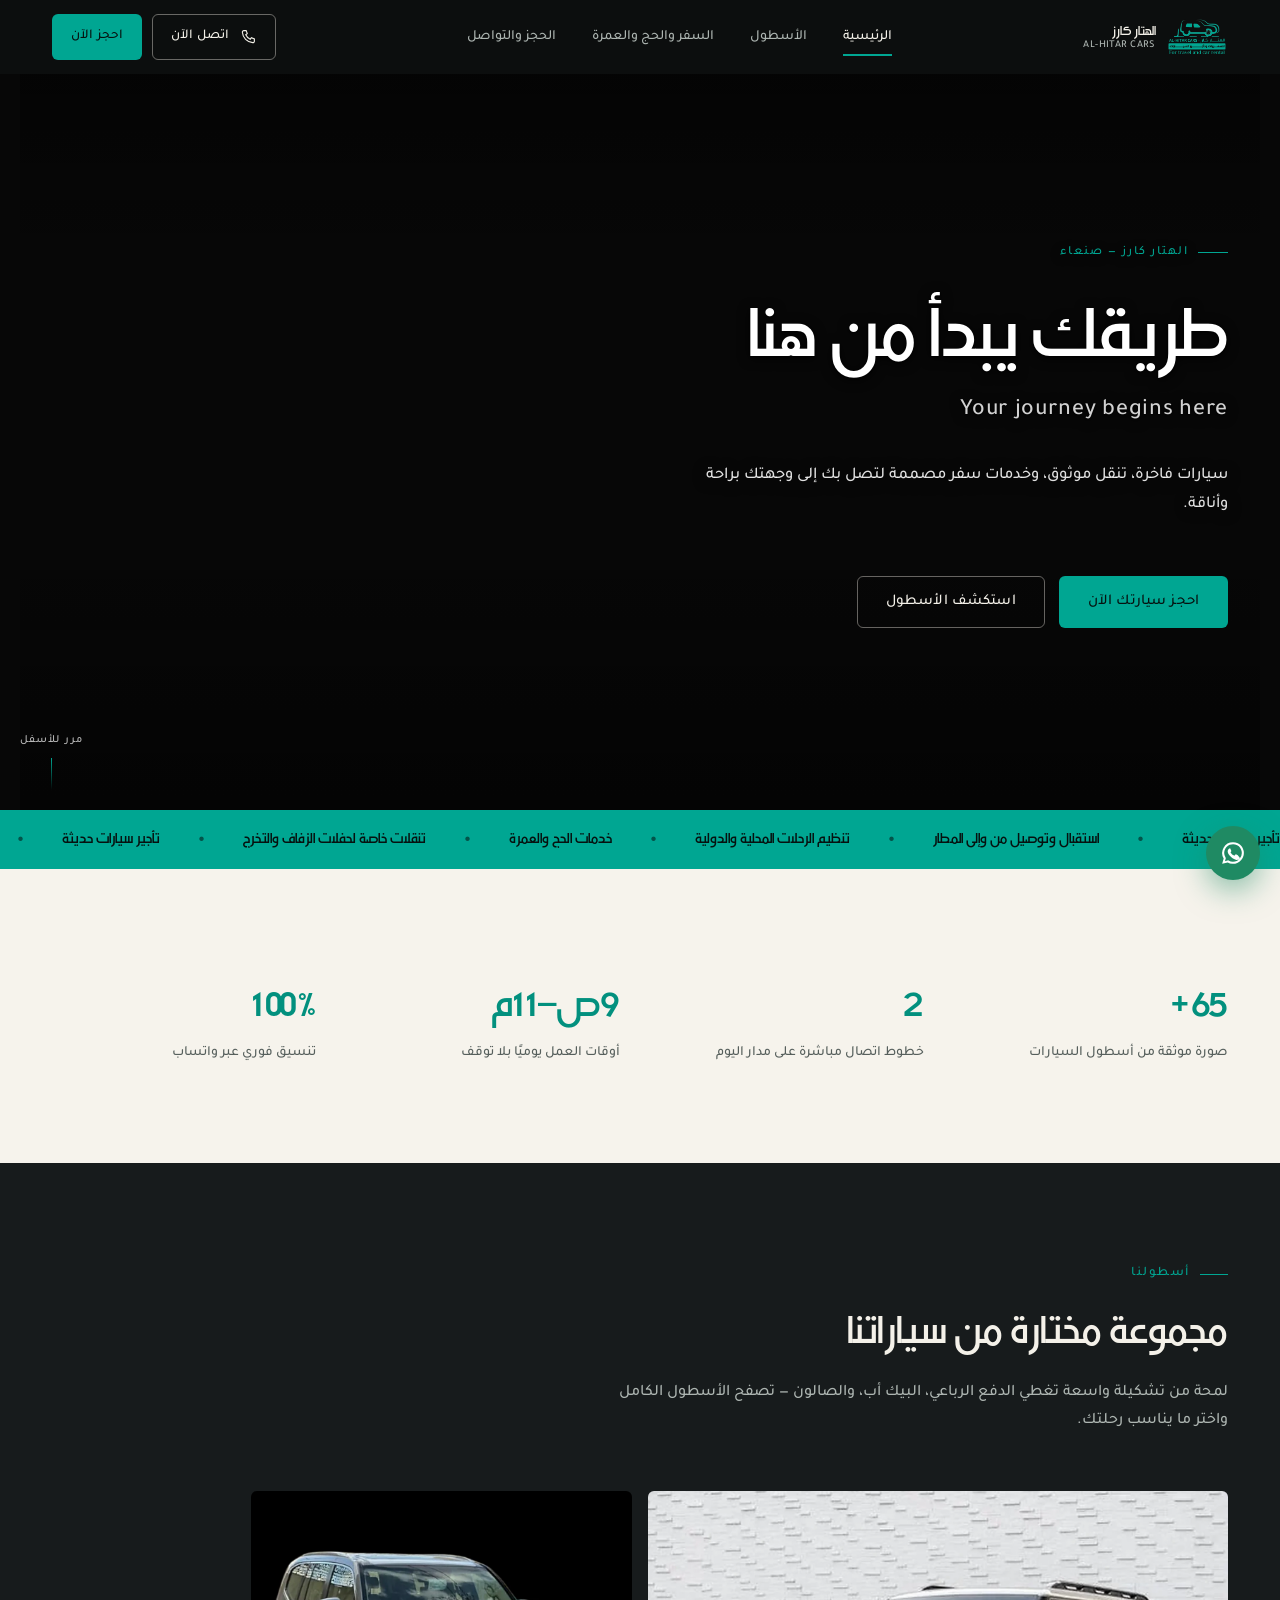
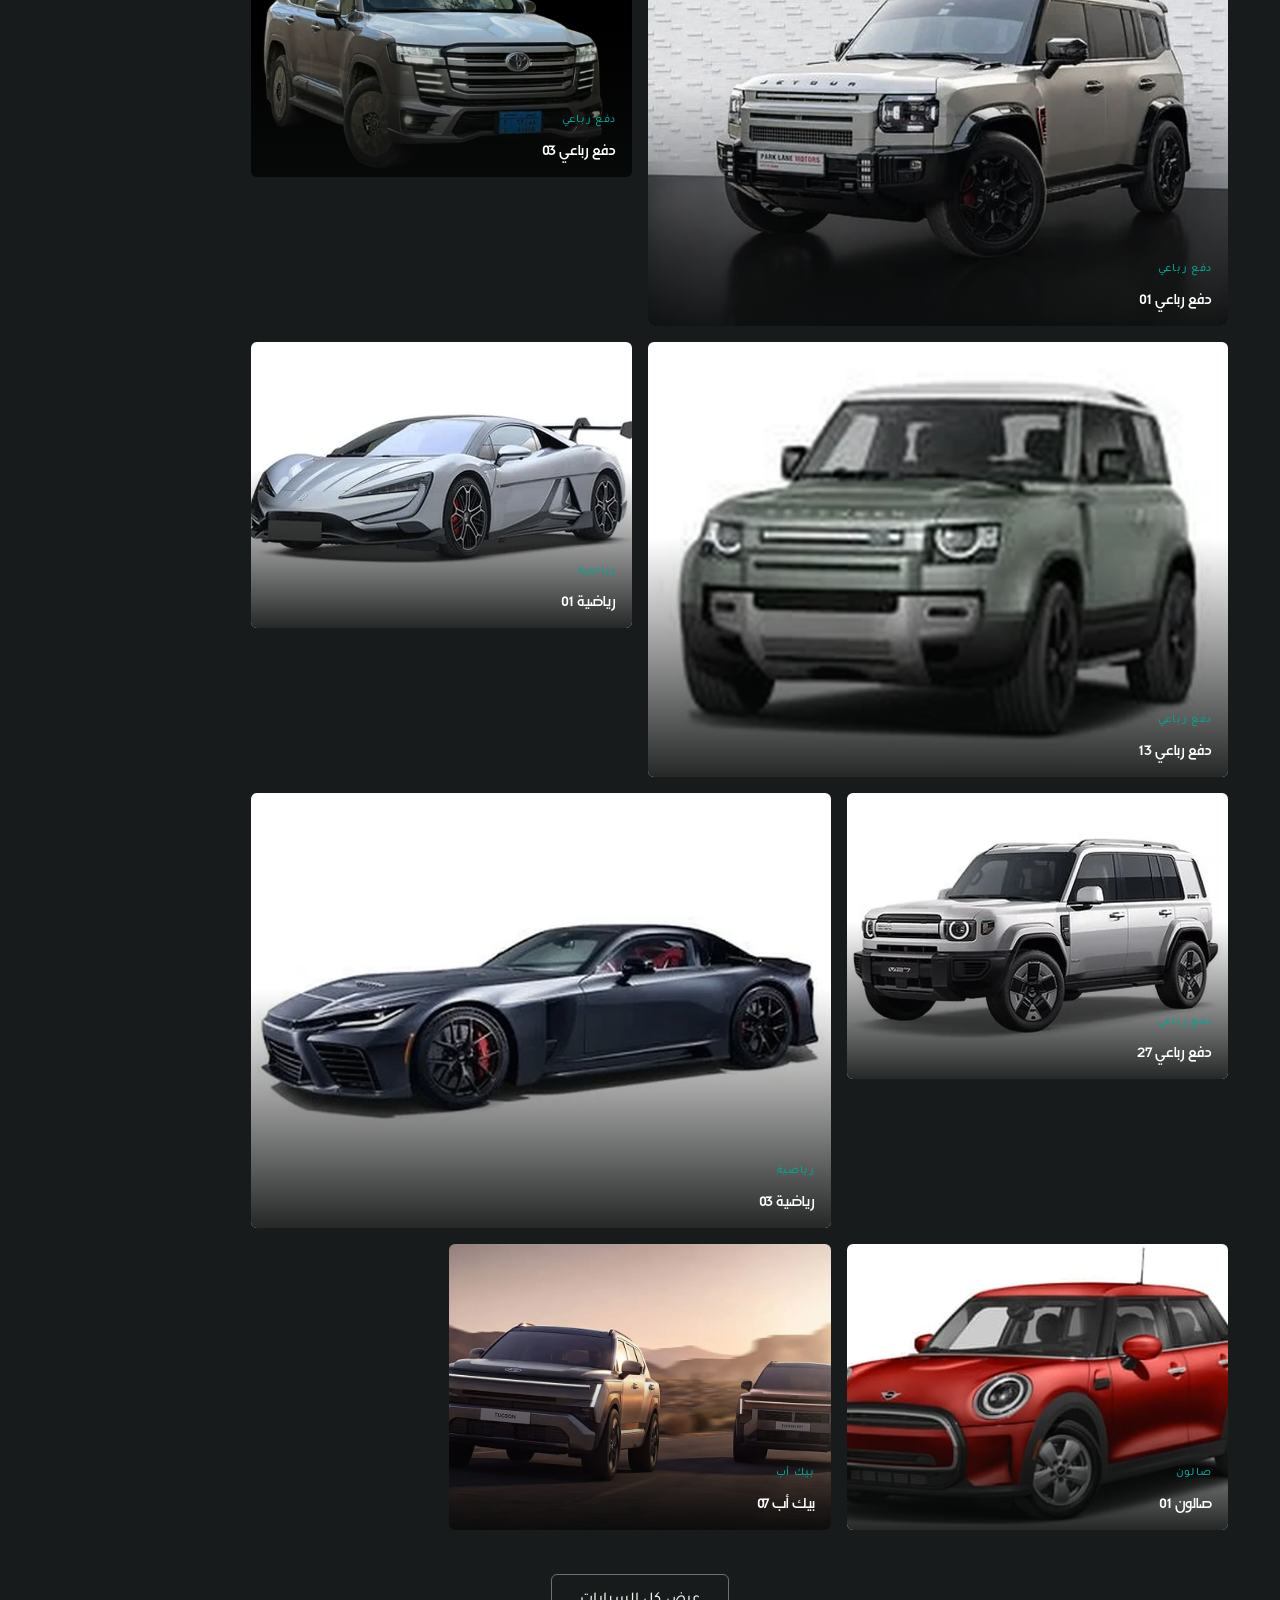
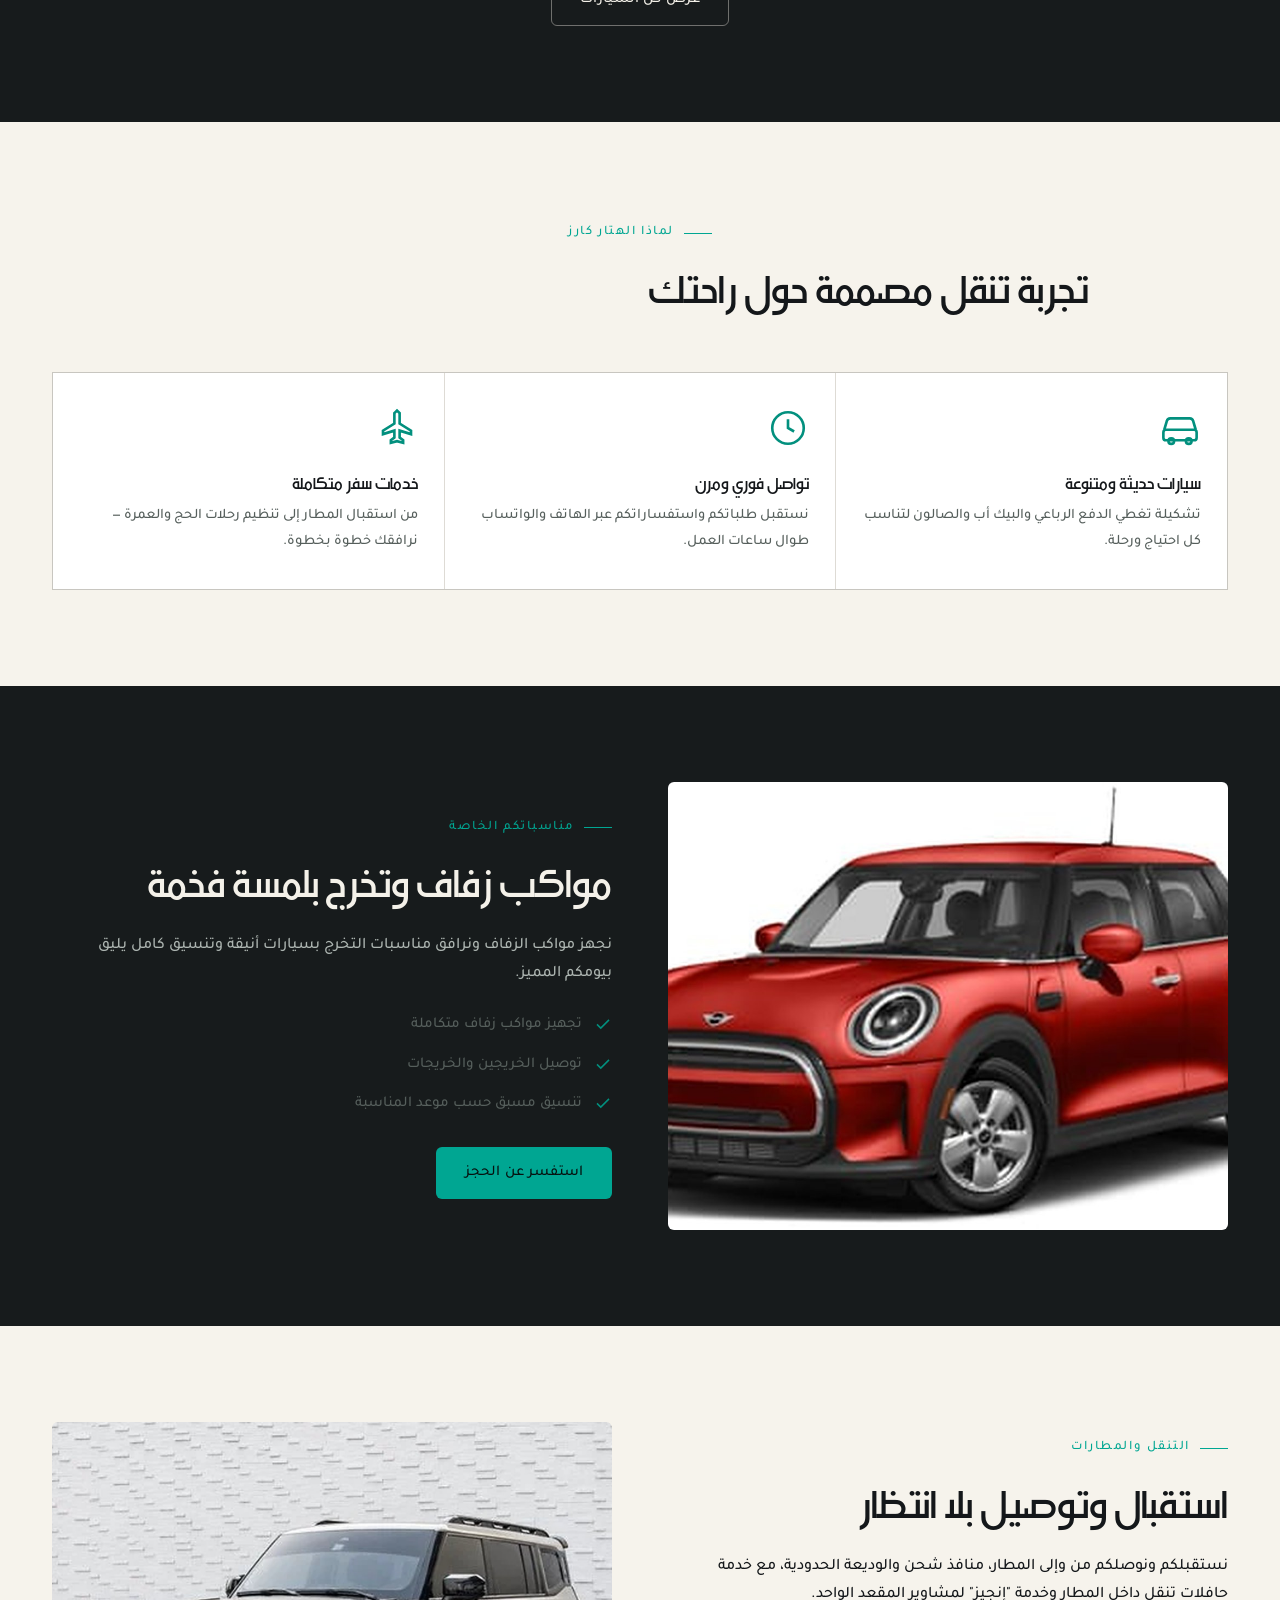
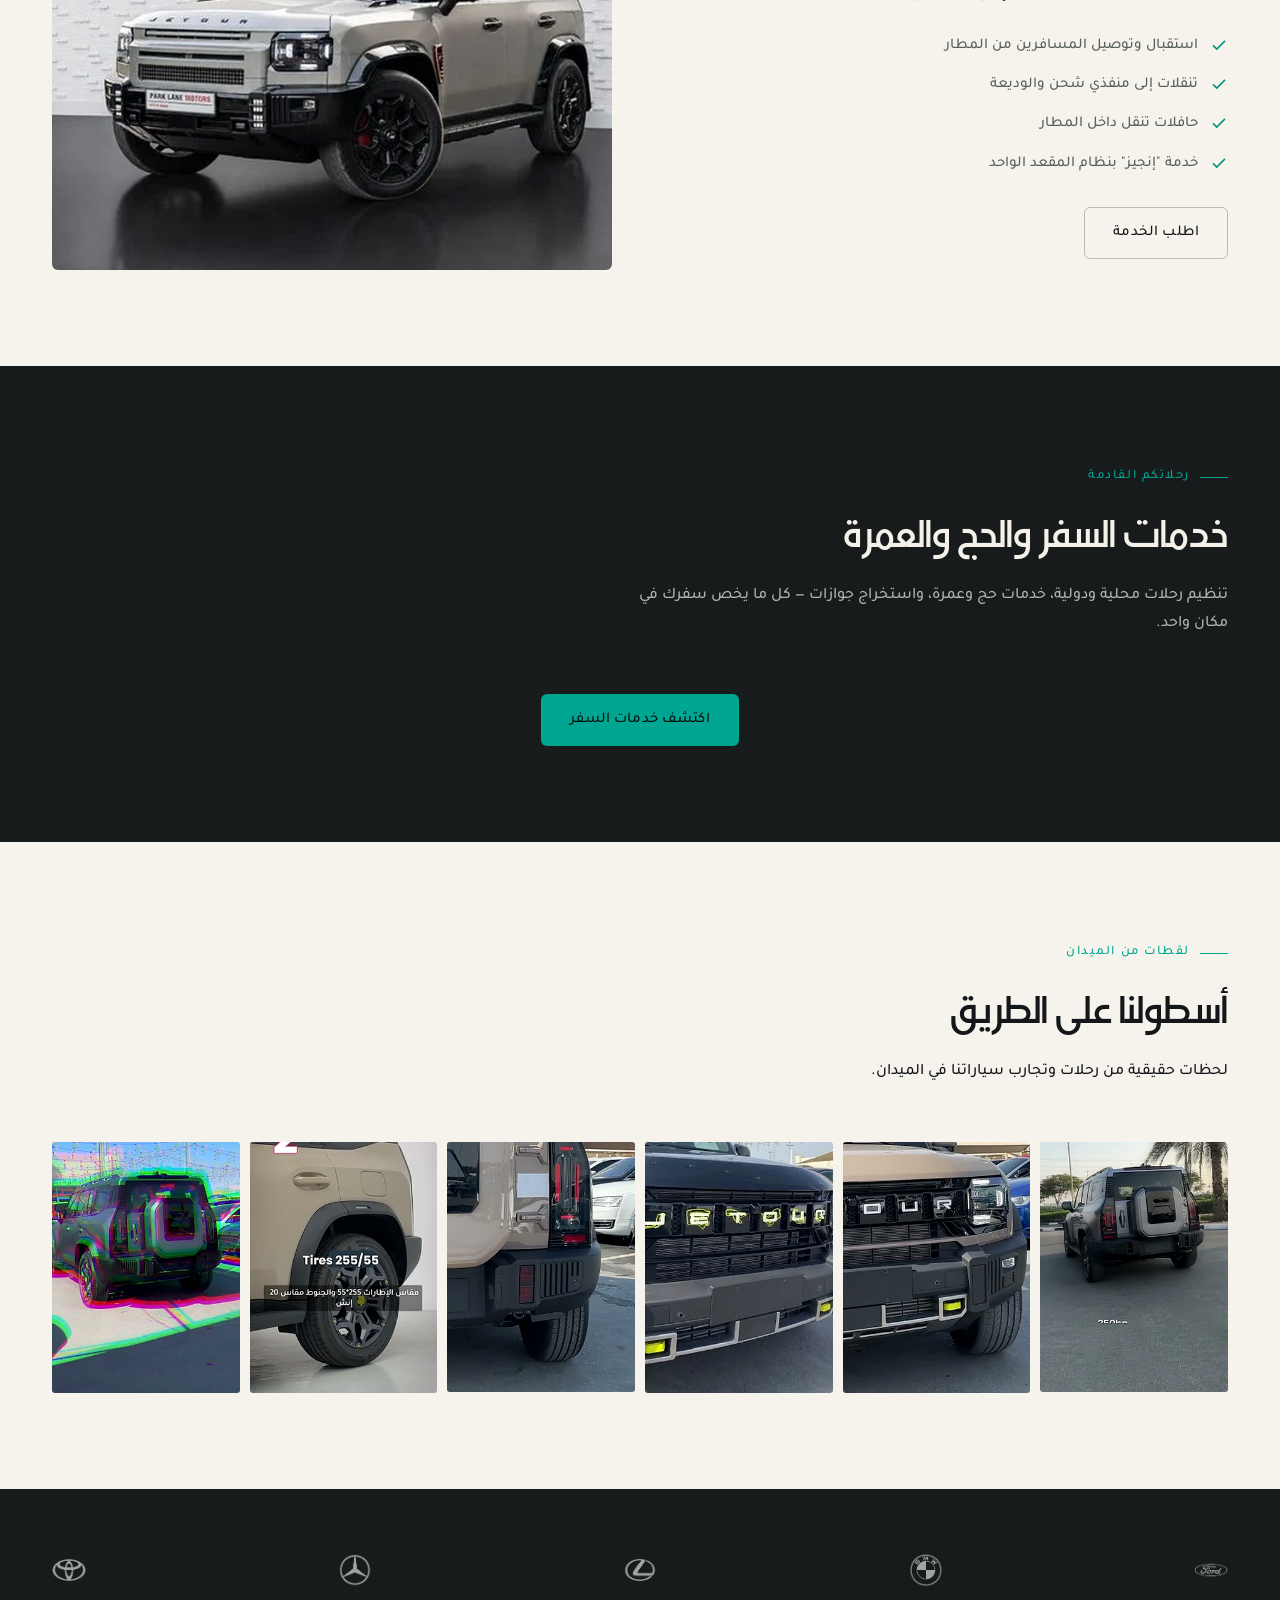
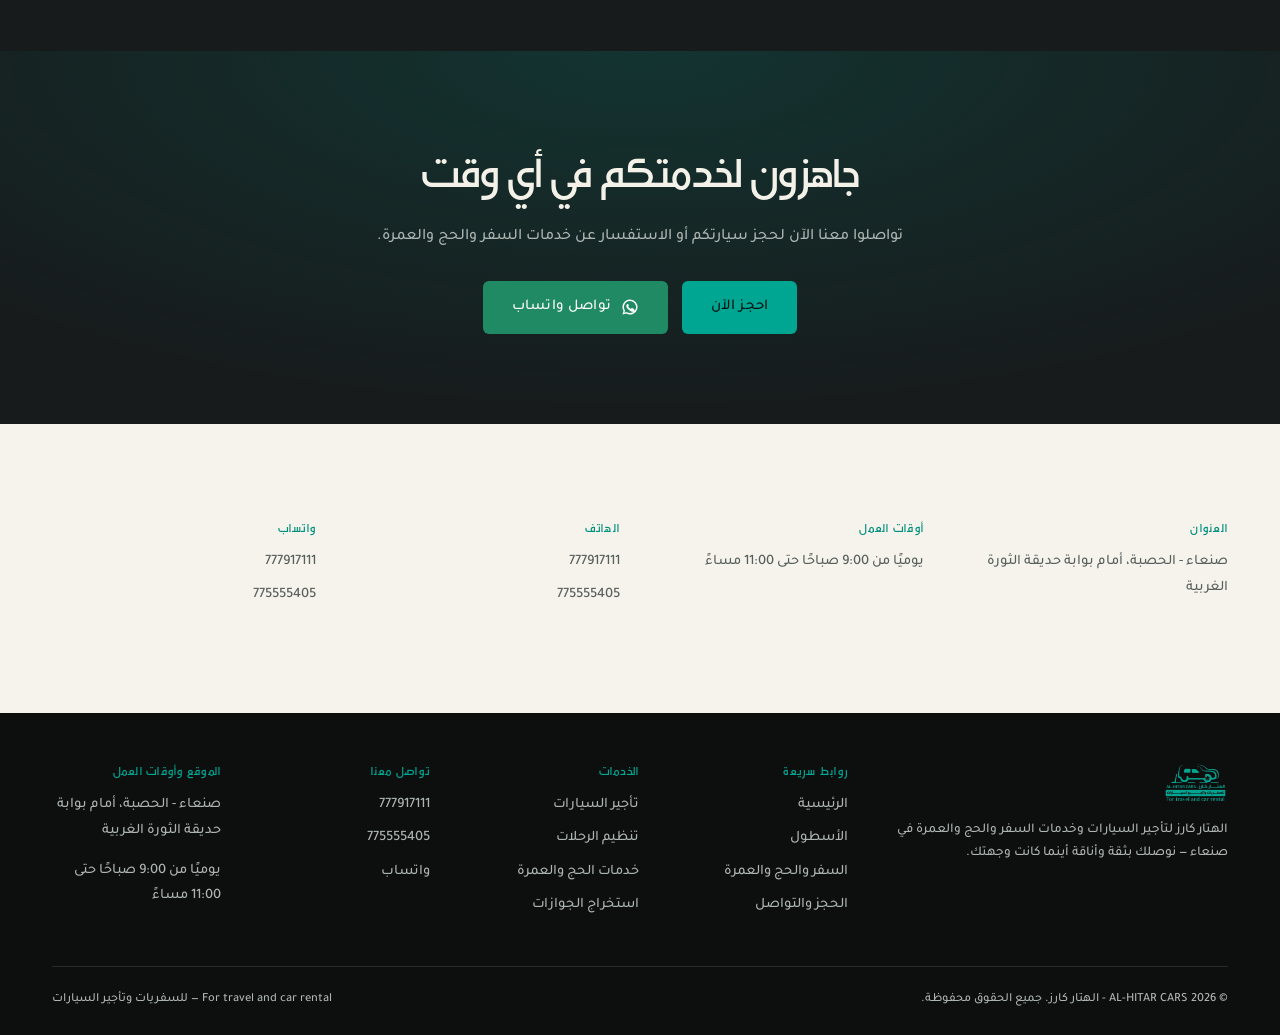
==== commit 384e00f4: "ui: hide video toggle + push hero actions" ====
--- a/index.html
+++ b/index.html
@@ -79,9 +79,6 @@
         <a href="fleet.html" class="btn btn-outline-dark">استكشف الأسطول</a>
       </div>
     </div>
-    <button class="hero-video-toggle" aria-label="إيقاف/تشغيل الفيديو">
-      <svg viewBox="0 0 24 24" fill="none" stroke="currentColor" stroke-width="1.8"><rect x="6" y="4" width="4" height="16"></rect><rect x="14" y="4" width="4" height="16"></rect></svg>
-    </button>
     <div class="scroll-cue"><span>مرر للأسفل</span><span class="line"></span></div>
   </section>
 
--- a/css/style.css
+++ b/css/style.css
@@ -3,14 +3,14 @@
    ========================================================================== */
 
 @font-face {
-  font-family: 'Heading Arabic';
-  src: url('assets/fonts/heading.ttf') format('truetype');
+  font-family: 'BoutrosART';
+  src: url('../assets/fonts/heading.ttf') format('truetype');
   font-weight: 400 700;
   font-display: swap;
 }
 @font-face {
-  font-family: 'Body Arabic';
-  src: url('assets/fonts/body.ttf') format('truetype');
+  font-family: 'Tajawal';
+  src: url('../assets/fonts/body.ttf') format('truetype');
   font-weight: 300 700;
   font-display: swap;
 }
@@ -39,8 +39,8 @@
   --text-primary: #14171a;
   --text-secondary: #565f5c;
 
-  --font-head: 'Heading Arabic', 'Tahoma', sans-serif;
-  --font-body: 'Body Arabic', 'Tahoma', sans-serif;
+  --font-head: 'BoutrosART', Arial, sans-serif;
+  --font-body: 'Tajawal', Arial, sans-serif;
 
   --container: 1240px;
   --radius: 6px;
@@ -51,7 +51,10 @@
 html { scroll-behavior: smooth; font-size: 16px; }
 @media (prefers-reduced-motion: reduce) {
   html { scroll-behavior: auto; }
-  *, *::before, *::after { animation-duration: 0.001ms !important; animation-iteration-count: 1 !important; transition-duration: 0.001ms !important; scroll-behavior: auto !important; }
+  *, *::before, *::after { transition-duration: 0.001ms !important; scroll-behavior: auto !important; }
+  .ticker-track { animation-duration: 42s !important; animation-iteration-count: infinite !important; }
+  .hero-media video { transition-duration: 0.001ms !important; }
+  .intro-reveal, .hero-eyebrow, .hero h1, .hero p.lead, .hero-actions, .scroll-cue, .hero-video-toggle { animation: none !important; opacity: 1 !important; transform: none !important; }
 }
 
 body {
@@ -223,8 +226,8 @@
     linear-gradient(to top, rgba(8,9,9,.92) 0%, rgba(8,9,9,.62) 38%, rgba(8,9,9,.38) 62%, rgba(8,9,9,.42) 100%),
     linear-gradient(to inline-end, rgba(8,9,9,.55) 0%, rgba(8,9,9,0) 60%);
 }
-.hero-content { position: relative; z-index: 3; width: 100%; padding-block: 30px 44px; }
-@media (min-width: 768px) { .hero-content { padding-block: 40px 96px; } }
+.hero-content { position: relative; z-index: 3; width: 100%; padding: 96px 20px 44px; }
+@media (min-width: 768px) { .hero-content { padding: 120px 32px 96px; } }
 
 .hero-eyebrow { color: var(--teal-500); font-weight: 700; letter-spacing: .12em; text-transform: uppercase; font-size: 12.5px; margin-bottom: 16px; display: flex; align-items: center; gap: 10px; opacity: 0; animation: riseIn .9s var(--ease) forwards .4s; text-shadow: 0 2px 10px rgba(0,0,0,.6); }
 .hero-eyebrow::before { content: ''; width: 30px; height: 1px; background: var(--teal-500); }
@@ -288,12 +291,12 @@
 /* ============================== FEATURED GRID ============================== */
 .feature-grid { display: grid; grid-template-columns: repeat(2, 1fr); gap: 12px; }
 @media (min-width: 640px) { .feature-grid { grid-template-columns: repeat(6, 1fr); gap: 16px; } }
-.feature-grid .tile { grid-column: span 2; position: relative; overflow: hidden; border-radius: var(--radius); aspect-ratio: 4/5; }
+.feature-grid .tile { grid-column: span 2; position: relative; overflow: hidden; border-radius: var(--radius); aspect-ratio: 4/3; }
 @media (min-width: 640px) {
   .feature-grid .tile.wide { grid-column: span 3; aspect-ratio: 16/11; }
   .feature-grid .tile.tall { grid-column: span 3; aspect-ratio: 16/13; }
 }
-.tile img { width: 100%; height: 100%; object-fit: cover; transition: transform 1.1s var(--ease); }
+.tile img { width: 100%; height: 100%; object-fit: cover; object-position: center; transition: transform 1.1s var(--ease); }
 .tile:hover img { transform: scale(1.06); }
 .tile::after { content: ''; position: absolute; inset: 0; background: linear-gradient(to top, rgba(8,9,9,.88), transparent 55%); }
 .tile-label { position: absolute; bottom: 0; inset-inline: 0; padding: 16px; z-index: 2; }
@@ -388,7 +391,7 @@
 .vehicle-card.in-view { opacity: 1; transform: translateY(0); }
 .vehicle-card:hover { border-color: rgba(0,166,146,.5); box-shadow: 0 14px 34px rgba(13,15,15,.08); }
 .vehicle-card .thumb { aspect-ratio: 4/3; overflow: hidden; position: relative; cursor: zoom-in; background: #e9e5d9; }
-.vehicle-card .thumb img { width: 100%; height: 100%; object-fit: cover; transition: transform .8s var(--ease); }
+.vehicle-card .thumb img { width: 100%; height: 100%; object-fit: cover; object-position: center; transition: transform .8s var(--ease); }
 .vehicle-card:hover .thumb img { transform: scale(1.06); }
 .vehicle-card .thumb .cat-badge {
   position: absolute; top: 10px; inset-inline-start: 10px; background: rgba(13,15,15,.72); backdrop-filter: blur(4px);
@@ -520,3 +523,88 @@
   .hero-actions .btn { flex: 1; }
   .install-banner { inset-inline: 10px; bottom: 10px; }
 }
+
+
+html, body { max-width: 100%; overflow-x: hidden; }
+img, video, svg { max-width: 100%; }
+button, .btn, .filter-btn, .nav-toggle, .hero-video-toggle, .lightbox-close { min-width: 44px; min-height: 44px; }
+.hero h1 { overflow-wrap: anywhere; }
+.hero-en { margin-top: 16px; line-height: 1.5; }
+.hero-actions { margin-top: 24px; }
+.hero-media, .hero-media video { max-width: none; }
+.vehicle-card .thumb { aspect-ratio: 4 / 3; }
+.vehicle-card .thumb::after { content: ''; position: absolute; inset-inline-end: 10px; bottom: 10px; width: 60px; height: 60px; background: url('../assets/images/logo-original.png') center / contain no-repeat; opacity: .35; pointer-events: none; z-index: 3; }
+@media (max-width: 380px) {
+  .container { padding-inline: 16px; }
+  .hero-content { padding-inline: 16px; }
+  .hero-actions { gap: 10px; }
+  .hero-actions .btn { width: 100%; }
+  .feature-grid { grid-template-columns: 1fr; }
+  .feature-grid .tile, .feature-grid .tile.wide, .feature-grid .tile.tall { grid-column: 1; aspect-ratio: 4 / 3; }
+  .vehicle-card .body .row { flex-wrap: wrap; }
+  .vehicle-card .body .row .btn { min-width: 0; }
+}
+
+
+/* ---- All feature-grid tiles landscape ---- */
+.feature-grid .tile,
+.feature-grid .tile.wide,
+.feature-grid .tile.tall {
+  aspect-ratio: 4 / 3;
+}
+
+/* ============================================================
+   HERO + HEADER FINAL OVERRIDE — v4
+   ============================================================ */
+
+.hero { position: relative; min-height: 90svh; overflow: hidden; isolation: isolate; }
+.hero-media { position: absolute; inset: 0; z-index: 1; overflow: hidden; background: #080909; }
+.hero-media video { width: 100%; height: 100%; display: block; object-fit: cover; object-position: center center; }
+.hero-media::after { content: ''; position: absolute; inset: 0; z-index: 2; pointer-events: none; background: rgba(0,0,0,0.55); }
+.hero-content { position: relative; z-index: 3; min-height: 90svh; display: flex; flex-direction: column; justify-content: center; padding: 112px 20px 56px; background: linear-gradient(180deg, rgba(0,0,0,0.18) 0%, rgba(0,0,0,0.08) 45%, rgba(0,0,0,0.34) 100%); }
+.hero h1, .hero h1 *, .hero p, .hero .lead, .hero-en { text-shadow: 0 2px 12px rgba(0,0,0,0.85), 0 1px 3px rgba(0,0,0,0.95); }
+.hero h1 { line-height: 1.25; }
+.hero-en { display: block; margin-top: 16px; line-height: 1.5; }
+.hero-actions { margin-top: 24px; }
+.site-header, .site-header.scrolled { position: fixed; inset-block-start: 0; inset-inline: 0; z-index: 100; padding: 14px 0 !important; background: rgba(13,15,15,0.94) !important; backdrop-filter: blur(14px); -webkit-backdrop-filter: blur(14px); transition: background-color 0.8s ease, box-shadow 0.8s ease, backdrop-filter 0.8s ease; }
+.site-header::before, .site-header.scrolled::before { content: none !important; display: none !important; }
+@media (min-width: 768px) { .hero { min-height: 90svh; } .hero-media::after { background: rgba(0,0,0,0.4); } .hero-content { min-height: 90svh; padding: 140px 32px 80px; } }
+@media (max-width: 767px) { .hero-media video { object-position: center center; } }
+
+/* ============================================================
+   FIX v5 — lighter video overlay + hide mobile nav by default
+   ============================================================ */
+
+/* 1. فيديو أخف — إزالة التعتيم الزائد */
+.hero-media::after {
+  background: rgba(0, 0, 0, 0.22) !important;
+}
+@media (min-width: 768px) {
+  .hero-media::after { background: rgba(0, 0, 0, 0.18) !important; }
+}
+.hero-content {
+  background: linear-gradient(
+    180deg,
+    rgba(0, 0, 0, 0.55) 0%,
+    rgba(0, 0, 0, 0.05) 30%,
+    rgba(0, 0, 0, 0.05) 70%,
+    rgba(0, 0, 0, 0.45) 100%
+  ) !important;
+}
+
+/* 2. قائمة الجوال مخفية افتراضياً — تظهر فقط مع .open */
+@media (max-width: 767px) {
+  .main-nav:not(.open) {
+    transform: translateY(-100%) !important;
+    visibility: hidden !important;
+    pointer-events: none !important;
+    opacity: 0 !important;
+  }
+  .main-nav.open {
+    transform: translateY(0) !important;
+    visibility: visible !important;
+    pointer-events: auto !important;
+    opacity: 1 !important;
+    z-index: 999 !important;
+  }
+}
